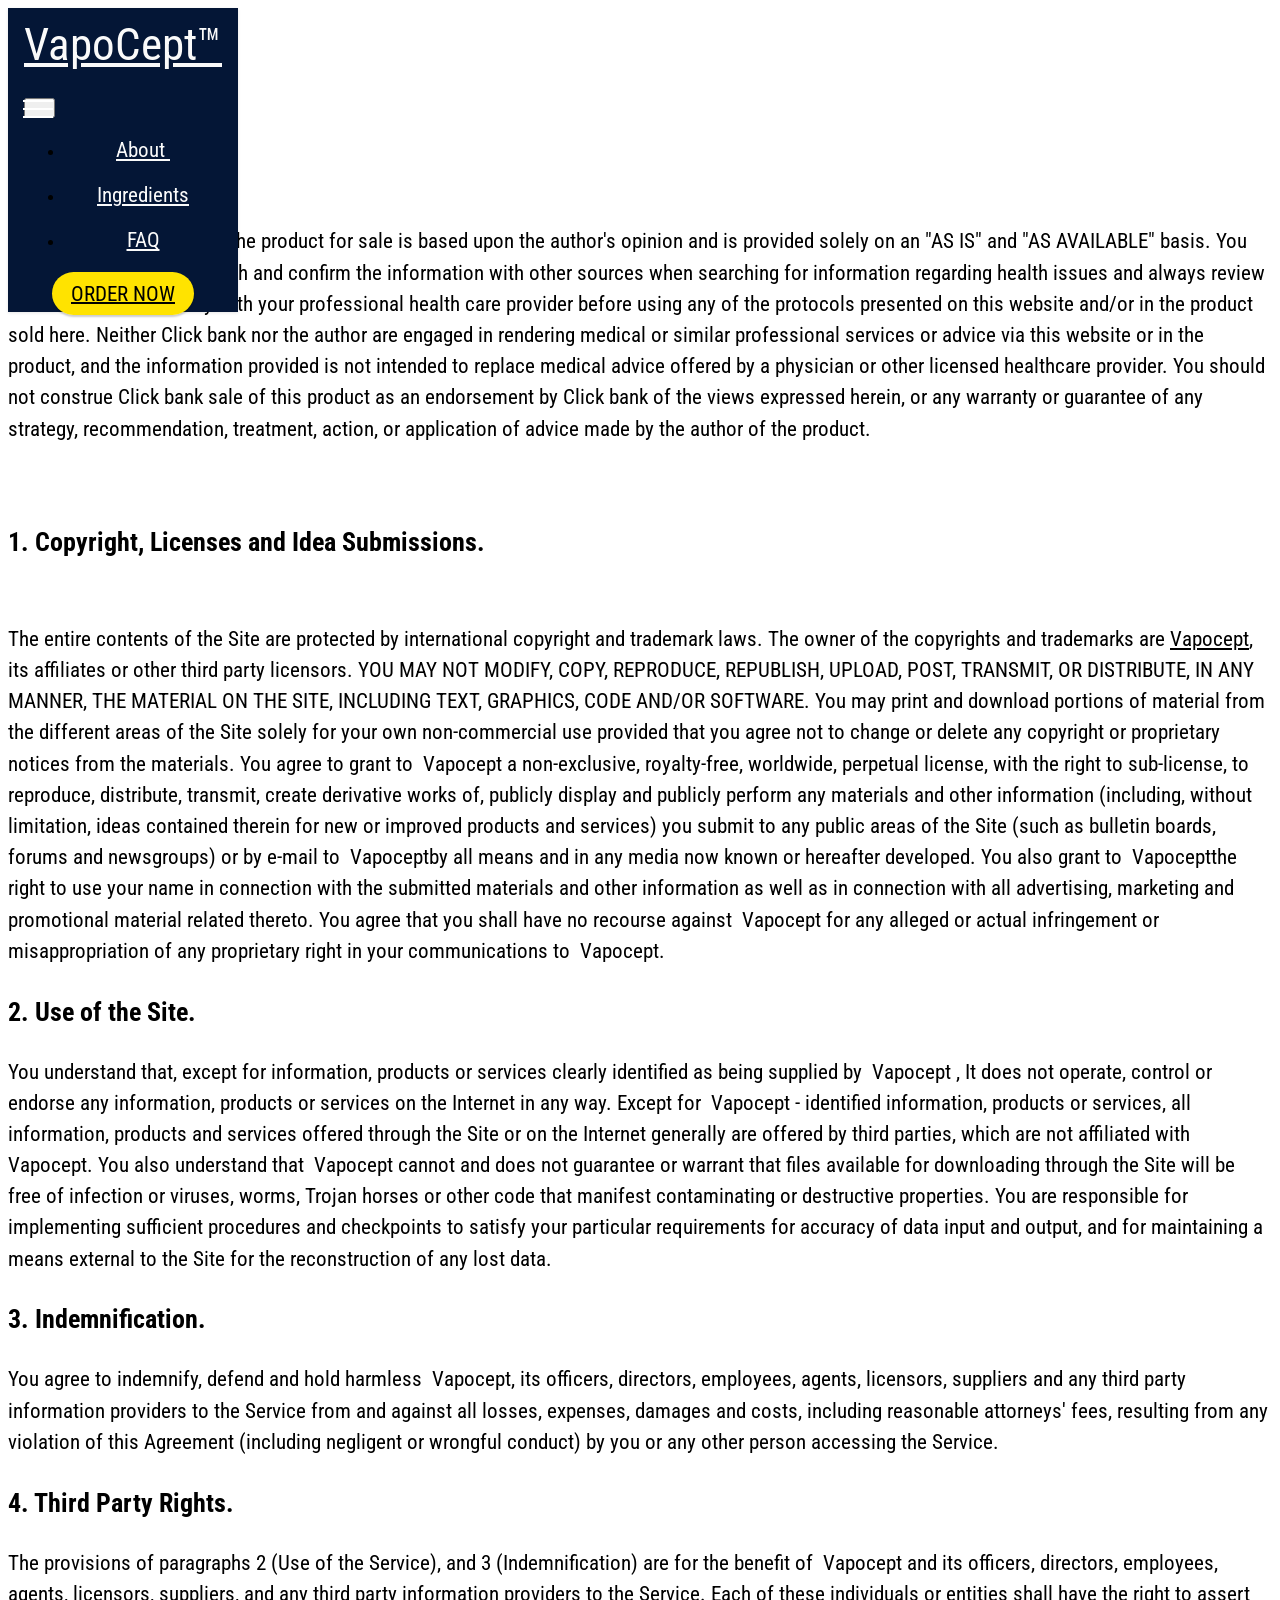
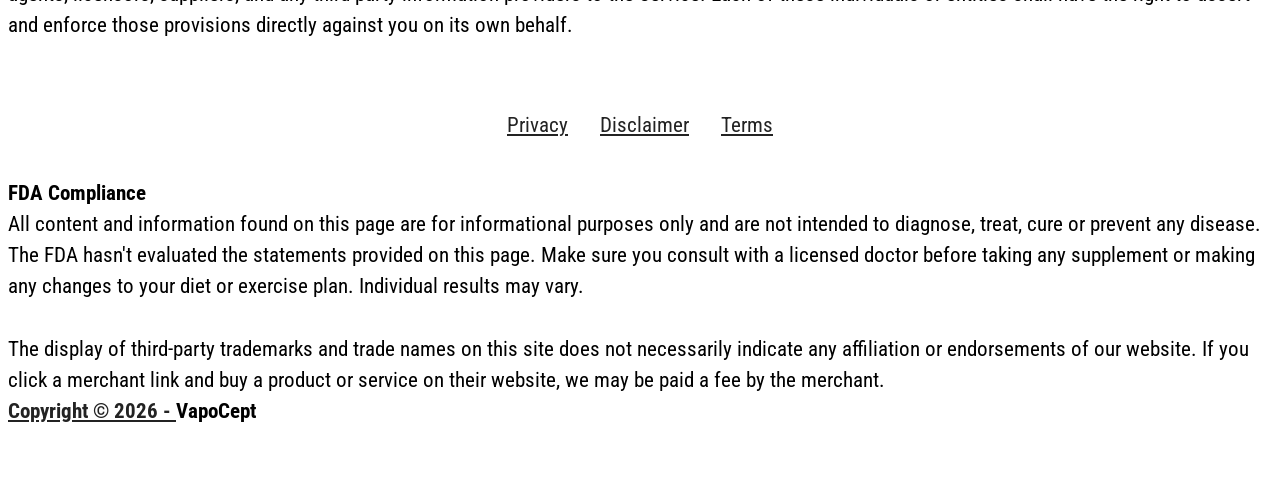
==== disclaimer.html @ 42eb67f9 "Add files via upload" ====
<!DOCTYPE html>
<html  >
<head>
  <!-- Site made with Mobirise Website Builder v6.1.12, https://mobirise.com -->
  <meta charset="UTF-8">
  <meta http-equiv="X-UA-Compatible" content="IE=edge">
  <meta name="generator" content="Mobirise v6.1.12, mobirise.com">
  <meta name="viewport" content="width=device-width, initial-scale=1, minimum-scale=1">
  <link rel="shortcut icon" href="assets/images/favicon-128x128.png" type="image/x-icon">
  <meta name="description" content="Disclaimer">
  
  
  <title>Disclaimer</title>
  <link rel="stylesheet" href="assets/web/assets/mobirise-icons/mobirise-icons.css">
  <link rel="stylesheet" href="assets/bootstrap/css/bootstrap.min.css">
  <link rel="stylesheet" href="assets/animatecss/animate.css">
  <link rel="stylesheet" href="assets/dropdown/css/style.css">
  <link rel="stylesheet" href="assets/socicon/css/styles.css">
  <link rel="stylesheet" href="assets/theme/css/style.css">
  <link rel="preload" href="https://fonts.googleapis.com/css?family=Roboto+Condensed:100,200,300,400,500,600,700,800,900,100i,200i,300i,400i,500i,600i,700i,800i,900i&display=swap" as="style" onload="this.onload=null;this.rel='stylesheet'">
  <noscript><link rel="stylesheet" href="https://fonts.googleapis.com/css?family=Roboto+Condensed:100,200,300,400,500,600,700,800,900,100i,200i,300i,400i,500i,600i,700i,800i,900i&display=swap"></noscript>
  <link rel="preload" as="style" href="assets/mobirise/css/mbr-additional.css?v=j95drD"><link rel="stylesheet" href="assets/mobirise/css/mbr-additional.css?v=j95drD" type="text/css">

  
  
  
</head>
<body>
  
  <section data-bs-version="5.1" class="menu menu2 cid-tmA18yABu7" once="menu" id="menu2-3i">
    
    <nav class="navbar navbar-dropdown navbar-fixed-top navbar-expand-lg">
        <div class="container-fluid">
            <div class="navbar-brand">
                
                <span class="navbar-caption-wrap"><a class="navbar-caption text-white text-primary display-2" href="https://mwebscout.com/13472/1458/2/?&subid=me">VapoCept™<br></a></span>
            </div>
            <button class="navbar-toggler" type="button" data-toggle="collapse" data-bs-toggle="collapse" data-target="#navbarSupportedContent" data-bs-target="#navbarSupportedContent" aria-controls="navbarNavAltMarkup" aria-expanded="false" aria-label="Toggle navigation">
                <div class="hamburger">
                    <span></span>
                    <span></span>
                    <span></span>
                    <span></span>
                </div>
            </button>
            <div class="collapse navbar-collapse" id="navbarSupportedContent">
                <ul class="navbar-nav nav-dropdown" data-app-modern-menu="true"><li class="nav-item"><a class="nav-link link text-white text-primary display-7" href="index.html#content4-6v">About&nbsp;</a></li>
                    <li class="nav-item"><a class="nav-link link text-white text-primary display-7" href="index.html#content9-6c">Ingredients</a>
                    </li><li class="nav-item"><a class="nav-link link text-white text-primary display-7" href="index.html#content16-19">FAQ</a></li></ul>
                
                <div class="navbar-buttons mbr-section-btn"><a class="btn btn-primary display-4" href="https://mwebscout.com/13472/1458/2/?&subid=me"><span class="mbri-cart-add mbr-iconfont mbr-iconfont-btn"></span>ORDER NOW</a></div>
            </div>
        </div>
    </nav>
</section>

<section data-bs-version="5.1" class="content4 cid-tnPBHiR7om" id="content4-3j">
    

    
    
    <div class="container">
        <div class="row justify-content-center">
            <div class="title col-md-12 col-lg-10">
                <h3 class="mbr-section-title mbr-fonts-style align-center mb-4 display-5"><strong>Disclaimer</strong>
                </h3>
                
                
            </div>
        </div>
    </div>
</section>

<section data-bs-version="5.1" class="content5 cid-tAItBoYvZy" id="content5-5b">
    
    <div class="container">
        <div class="row justify-content-center">
            <div class="col-md-12 col-lg-10">
                
                
                <p class="mbr-text mbr-fonts-style display-7">
                    The website's content and the product for sale is based upon the author's opinion and is provided solely on an "AS IS" and "AS AVAILABLE" basis. You should do your own research and confirm the information with other sources when searching for information regarding health issues and always review the information carefully with your professional health care provider before using any of the protocols presented on this website and/or in the product sold here. Neither Click bank nor the author are engaged in rendering medical or similar professional services or advice via this website or in the product, and the information provided is not intended to replace medical advice offered by a physician or other licensed healthcare provider. You should not construe Click bank sale of this product as an endorsement by Click bank of the views expressed herein, or any warranty or guarantee of any strategy, recommendation, treatment, action, or application of advice made by the author of the product.</p>
            </div>
        </div>
    </div>
</section>

<section data-bs-version="5.1" class="content4 cid-tAItU4vJtG" id="content4-5c">
    

    
    
    <div class="container">
        <div class="row justify-content-center">
            <div class="title col-md-12 col-lg-10">
                <h3 class="mbr-section-title mbr-fonts-style align-center mb-4 display-5"><strong>1. Copyright, Licenses and Idea Submissions.</strong></h3>
                
                
            </div>
        </div>
    </div>
</section>

<section data-bs-version="5.1" class="content5 cid-tAIu7JBlQI" id="content5-5d">
    
    <div class="container">
        <div class="row justify-content-center">
            <div class="col-md-12 col-lg-10">
                
                
                <p class="mbr-text mbr-fonts-style display-7">
                    The entire contents of the Site are protected by international copyright and trademark laws. The owner of the copyrights and trademarks are <u>Vapocept</u>, its affiliates or other third party licensors. YOU MAY NOT MODIFY, COPY, REPRODUCE, REPUBLISH, UPLOAD, POST, TRANSMIT, OR DISTRIBUTE, IN ANY MANNER, THE MATERIAL ON THE SITE, INCLUDING TEXT, GRAPHICS, CODE AND/OR SOFTWARE. You may print and download portions of material from the different areas of the Site solely for your own non-commercial use provided that you agree not to change or delete any copyright or proprietary notices from the materials. You agree to grant to&nbsp; Vapocept&nbsp;a non-exclusive, royalty-free, worldwide, perpetual license, with the right to sub-license, to reproduce, distribute, transmit, create derivative works of, publicly display and publicly perform any materials and other information (including, without limitation, ideas contained therein for new or improved products and services) you submit to any public areas of the Site (such as bulletin boards, forums and newsgroups) or by e-mail to&nbsp; Vapoceptby all means and in any media now known or hereafter developed. You also grant to&nbsp; Vapoceptthe right to use your name in connection with the submitted materials and other information as well as in connection with all advertising, marketing and promotional material related thereto. You agree that you shall have no recourse against&nbsp; Vapocept&nbsp;for any alleged or actual infringement or misappropriation of any proprietary right in your communications to&nbsp; Vapocept.</p>
            </div>
        </div>
    </div>
</section>

<section data-bs-version="5.1" class="content4 cid-tAIug8sEMw" id="content4-5e">
    

    
    
    <div class="container">
        <div class="row justify-content-center">
            <div class="title col-md-12 col-lg-10">
                <h3 class="mbr-section-title mbr-fonts-style align-center mb-4 display-5"><strong>2. Use of the Site.</strong></h3>
                
                
            </div>
        </div>
    </div>
</section>

<section data-bs-version="5.1" class="content5 cid-tAIuslZqyq" id="content5-5f">
    
    <div class="container">
        <div class="row justify-content-center">
            <div class="col-md-12 col-lg-10">
                
                
                <p class="mbr-text mbr-fonts-style display-7">
                    You understand that, except for information, products or services clearly identified as being supplied by&nbsp; Vapocept&nbsp;, It&nbsp;does not operate, control or endorse any information, products or services on the Internet in any way. Except for&nbsp; Vapocept&nbsp;- identified information, products or services, all information, products and services offered through the Site or on the Internet generally are offered by third parties, which are not affiliated with&nbsp; Vapocept.&nbsp;You also understand that&nbsp; Vapocept&nbsp;cannot and does not guarantee or warrant that files available for downloading through the Site will be free of infection or viruses, worms, Trojan horses or other code that manifest contaminating or destructive properties. You are responsible for implementing sufficient procedures and checkpoints to satisfy your particular requirements for accuracy of data input and output, and for maintaining a means external to the Site for the reconstruction of any lost data.</p>
            </div>
        </div>
    </div>
</section>

<section data-bs-version="5.1" class="content4 cid-tAIuAgAte2" id="content4-5g">
    

    
    
    <div class="container">
        <div class="row justify-content-center">
            <div class="title col-md-12 col-lg-10">
                <h3 class="mbr-section-title mbr-fonts-style align-center mb-4 display-5"><strong>3. Indemnification.</strong></h3>
                
                
            </div>
        </div>
    </div>
</section>

<section data-bs-version="5.1" class="content5 cid-tAIuBh2mSm" id="content5-5h">
    
    <div class="container">
        <div class="row justify-content-center">
            <div class="col-md-12 col-lg-10">
                
                
                <p class="mbr-text mbr-fonts-style display-7">
                    You agree to indemnify, defend and hold harmless&nbsp; Vapocept, its officers, directors, employees, agents, licensors, suppliers and any third party information providers to the Service from and against all losses, expenses, damages and costs, including reasonable attorneys' fees, resulting from any violation of this Agreement (including negligent or wrongful conduct) by you or any other person accessing the Service.</p>
            </div>
        </div>
    </div>
</section>

<section data-bs-version="5.1" class="content4 cid-tAIuNhwiAn" id="content4-5i">
    

    
    
    <div class="container">
        <div class="row justify-content-center">
            <div class="title col-md-12 col-lg-10">
                <h3 class="mbr-section-title mbr-fonts-style align-center mb-4 display-5"><strong>4. Third Party Rights.</strong></h3>
                
                
            </div>
        </div>
    </div>
</section>

<section data-bs-version="5.1" class="content5 cid-tAIuO10ISX" id="content5-5j">
    
    <div class="container">
        <div class="row justify-content-center">
            <div class="col-md-12 col-lg-10">
                
                
                <p class="mbr-text mbr-fonts-style display-7">
                    The provisions of paragraphs 2 (Use of the Service), and 3 (Indemnification) are for the benefit of&nbsp; Vapocept&nbsp;and its officers, directors, employees, agents, licensors, suppliers, and any third party information providers to the Service. Each of these individuals or entities shall have the right to assert and enforce those provisions directly against you on its own behalf.</p>
            </div>
        </div>
    </div>
</section>

<section data-bs-version="5.1" class="footer3 cid-tBujDcPTMr" once="footers" id="footer3-64">

    

    

    <div class="container">
        <div class="media-container-row align-center mbr-white">
            <div class="row row-links">
                <ul class="foot-menu">
                    
                    
                    
                    
                    
                <li class="foot-menu-item mbr-fonts-style display-7"><a href="privacy.html" class="text-danger" target="_blank">Privacy</a></li><li class="foot-menu-item mbr-fonts-style display-7"><a href="disclaimer.html" class="text-black">Disclaimer</a></li><li class="foot-menu-item mbr-fonts-style display-7"><a href="terms.html" class="text-danger" target="_blank">Terms</a></li></ul>
            </div>
            
            <div class="row row-copirayt">
                <p class="mbr-text mb-0 mbr-fonts-style mbr-white align-center display-7"><strong>FDA Compliance</strong><br>All content and information found on this page are for informational purposes only and are not intended to diagnose, treat, cure or prevent any disease. The FDA hasn't evaluated the statements provided on this page. Make sure you consult with a licensed doctor before taking any supplement or making any changes to your diet or exercise plan. Individual results may vary.<br>
<br>The display of third-party trademarks and trade names on this site does not necessarily indicate any affiliation or endorsements of our website. If you click a merchant link and buy a product or service on their website, we may be paid a fee by the merchant.
<br><strong><a href="https://us-getvapocept.com" class="text-danger text-primary">Copyright © 2026 -&nbsp;</a>VapoCept</strong></p>
            </div>
        </div>
    </div>
</section>
  
 <div id="scrollToTop" class="scrollToTop mbr-arrow-up"><a style="text-align: center;"><i class="mbr-arrow-up-icon mbr-arrow-up-icon-cm cm-icon cm-icon-smallarrow-up"></i></a></div>
    <input name="animation" type="hidden">
  </body>
</html>
---- assets/mobirise/css/mbr-additional.css ----
body {
  font-family: Jost;
}
.display-1 {
  font-family: 'Roboto Condensed', sans-serif;
  font-size: 3.6rem;
  line-height: 1.1;
}
.display-1 > .mbr-iconfont {
  font-size: 4.5rem;
}
.display-2 {
  font-family: 'Roboto Condensed', sans-serif;
  font-size: 2.8rem;
  line-height: 1.1;
}
.display-2 > .mbr-iconfont {
  font-size: 3.5rem;
}
.display-4 {
  font-family: 'Roboto Condensed', sans-serif;
  font-size: 1.3rem;
  line-height: 1.5;
}
.display-4 > .mbr-iconfont {
  font-size: 1.625rem;
}
.display-5 {
  font-family: 'Roboto Condensed', sans-serif;
  font-size: 1.6rem;
  line-height: 1.5;
}
.display-5 > .mbr-iconfont {
  font-size: 2rem;
}
.display-7 {
  font-family: 'Roboto Condensed', sans-serif;
  font-size: 1.3rem;
  line-height: 1.5;
}
.display-7 > .mbr-iconfont {
  font-size: 1.625rem;
}
/* ---- Fluid typography for mobile devices ---- */
/* 1.4 - font scale ratio ( bootstrap == 1.42857 ) */
/* 100vw - current viewport width */
/* (48 - 20)  48 == 48rem == 768px, 20 == 20rem == 320px(minimal supported viewport) */
/* 0.65 - min scale variable, may vary */
@media (max-width: 992px) {
  .display-1 {
    font-size: 2.88rem;
  }
}
@media (max-width: 768px) {
  .display-1 {
    font-size: 2.52rem;
    font-size: calc( 1.91rem + (3.6 - 1.91) * ((100vw - 20rem) / (48 - 20)));
    line-height: calc( 1.1 * (1.91rem + (3.6 - 1.91) * ((100vw - 20rem) / (48 - 20))));
  }
  .display-2 {
    font-size: 2.24rem;
    font-size: calc( 1.63rem + (2.8 - 1.63) * ((100vw - 20rem) / (48 - 20)));
    line-height: calc( 1.3 * (1.63rem + (2.8 - 1.63) * ((100vw - 20rem) / (48 - 20))));
  }
  .display-4 {
    font-size: 1.04rem;
    font-size: calc( 1.105rem + (1.3 - 1.105) * ((100vw - 20rem) / (48 - 20)));
    line-height: calc( 1.4 * (1.105rem + (1.3 - 1.105) * ((100vw - 20rem) / (48 - 20))));
  }
  .display-5 {
    font-size: 1.28rem;
    font-size: calc( 1.21rem + (1.6 - 1.21) * ((100vw - 20rem) / (48 - 20)));
    line-height: calc( 1.4 * (1.21rem + (1.6 - 1.21) * ((100vw - 20rem) / (48 - 20))));
  }
  .display-7 {
    font-size: 1.04rem;
    font-size: calc( 1.105rem + (1.3 - 1.105) * ((100vw - 20rem) / (48 - 20)));
    line-height: calc( 1.4 * (1.105rem + (1.3 - 1.105) * ((100vw - 20rem) / (48 - 20))));
  }
}
/* Buttons */
.btn {
  padding: 0.6rem 1.2rem;
  border-radius: 4px;
}
.btn-sm {
  padding: 0.6rem 1.2rem;
  border-radius: 4px;
}
.btn-md {
  padding: 0.6rem 1.2rem;
  border-radius: 4px;
}
.btn-lg {
  padding: 1rem 2.6rem;
  border-radius: 4px;
}
.bg-primary {
  background-color: #ffe300 !important;
}
.bg-success {
  background-color: #43a649 !important;
}
.bg-info {
  background-color: #22a5e5 !important;
}
.bg-warning {
  background-color: #8a62a1 !important;
}
.bg-danger {
  background-color: #232323 !important;
}
.btn-primary,
.btn-primary:active {
  background-color: #ffe300 !important;
  border-color: #ffe300 !important;
  color: #000000 !important;
  box-shadow: 0 2px 2px 0 rgba(0, 0, 0, 0.2);
}
.btn-primary:hover,
.btn-primary:focus,
.btn-primary.focus,
.btn-primary.active {
  color: #ffffff !important;
  background-color: #a89600 !important;
  border-color: #a89600 !important;
  box-shadow: 0 2px 5px 0 rgba(0, 0, 0, 0.2);
}
.btn-primary.disabled,
.btn-primary:disabled {
  color: #000000 !important;
  background-color: #a89600 !important;
  border-color: #a89600 !important;
}
.btn-secondary,
.btn-secondary:active {
  background-color: #e43f3f !important;
  border-color: #e43f3f !important;
  color: #ffffff !important;
  box-shadow: 0 2px 2px 0 rgba(0, 0, 0, 0.2);
}
.btn-secondary:hover,
.btn-secondary:focus,
.btn-secondary.focus,
.btn-secondary.active {
  color: #ffffff !important;
  background-color: #b31919 !important;
  border-color: #b31919 !important;
  box-shadow: 0 2px 5px 0 rgba(0, 0, 0, 0.2);
}
.btn-secondary.disabled,
.btn-secondary:disabled {
  color: #ffffff !important;
  background-color: #b31919 !important;
  border-color: #b31919 !important;
}
.btn-info,
.btn-info:active {
  background-color: #22a5e5 !important;
  border-color: #22a5e5 !important;
  color: #ffffff !important;
  box-shadow: 0 2px 2px 0 rgba(0, 0, 0, 0.2);
}
.btn-info:hover,
.btn-info:focus,
.btn-info.focus,
.btn-info.active {
  color: #ffffff !important;
  background-color: #13709e !important;
  border-color: #13709e !important;
  box-shadow: 0 2px 5px 0 rgba(0, 0, 0, 0.2);
}
.btn-info.disabled,
.btn-info:disabled {
  color: #ffffff !important;
  background-color: #13709e !important;
  border-color: #13709e !important;
}
.btn-success,
.btn-success:active {
  background-color: #43a649 !important;
  border-color: #43a649 !important;
  color: #ffffff !important;
  box-shadow: 0 2px 2px 0 rgba(0, 0, 0, 0.2);
}
.btn-success:hover,
.btn-success:focus,
.btn-success.focus,
.btn-success.active {
  color: #ffffff !important;
  background-color: #2a682e !important;
  border-color: #2a682e !important;
  box-shadow: 0 2px 5px 0 rgba(0, 0, 0, 0.2);
}
.btn-success.disabled,
.btn-success:disabled {
  color: #ffffff !important;
  background-color: #2a682e !important;
  border-color: #2a682e !important;
}
.btn-warning,
.btn-warning:active {
  background-color: #8a62a1 !important;
  border-color: #8a62a1 !important;
  color: #ffffff !important;
  box-shadow: 0 2px 2px 0 rgba(0, 0, 0, 0.2);
}
.btn-warning:hover,
.btn-warning:focus,
.btn-warning.focus,
.btn-warning.active {
  color: #ffffff !important;
  background-color: #5c416c !important;
  border-color: #5c416c !important;
  box-shadow: 0 2px 5px 0 rgba(0, 0, 0, 0.2);
}
.btn-warning.disabled,
.btn-warning:disabled {
  color: #ffffff !important;
  background-color: #5c416c !important;
  border-color: #5c416c !important;
}
.btn-danger,
.btn-danger:active {
  background-color: #232323 !important;
  border-color: #232323 !important;
  color: #ffffff !important;
  box-shadow: 0 2px 2px 0 rgba(0, 0, 0, 0.2);
}
.btn-danger:hover,
.btn-danger:focus,
.btn-danger.focus,
.btn-danger.active {
  color: #ffffff !important;
  background-color: #000000 !important;
  border-color: #000000 !important;
  box-shadow: 0 2px 5px 0 rgba(0, 0, 0, 0.2);
}
.btn-danger.disabled,
.btn-danger:disabled {
  color: #ffffff !important;
  background-color: #000000 !important;
  border-color: #000000 !important;
}
.btn-white,
.btn-white:active {
  background-color: #fafafa !important;
  border-color: #fafafa !important;
  color: #7a7a7a !important;
  box-shadow: 0 2px 2px 0 rgba(0, 0, 0, 0.2);
}
.btn-white:hover,
.btn-white:focus,
.btn-white.focus,
.btn-white.active {
  color: #4f4f4f !important;
  background-color: #cfcfcf !important;
  border-color: #cfcfcf !important;
  box-shadow: 0 2px 5px 0 rgba(0, 0, 0, 0.2);
}
.btn-white.disabled,
.btn-white:disabled {
  color: #7a7a7a !important;
  background-color: #cfcfcf !important;
  border-color: #cfcfcf !important;
}
.btn-black,
.btn-black:active {
  background-color: #232323 !important;
  border-color: #232323 !important;
  color: #ffffff !important;
  box-shadow: 0 2px 2px 0 rgba(0, 0, 0, 0.2);
}
.btn-black:hover,
.btn-black:focus,
.btn-black.focus,
.btn-black.active {
  color: #ffffff !important;
  background-color: #000000 !important;
  border-color: #000000 !important;
  box-shadow: 0 2px 5px 0 rgba(0, 0, 0, 0.2);
}
.btn-black.disabled,
.btn-black:disabled {
  color: #ffffff !important;
  background-color: #000000 !important;
  border-color: #000000 !important;
}
.btn-primary-outline,
.btn-primary-outline:active {
  background-color: transparent !important;
  border-color: transparent;
  color: #ffe300;
}
.btn-primary-outline:hover,
.btn-primary-outline:focus,
.btn-primary-outline.focus,
.btn-primary-outline.active {
  color: #a89600 !important;
  background-color: transparent!important;
  border-color: transparent!important;
  box-shadow: none!important;
}
.btn-primary-outline.disabled,
.btn-primary-outline:disabled {
  color: #000000 !important;
  background-color: #ffe300 !important;
  border-color: #ffe300 !important;
}
.btn-secondary-outline,
.btn-secondary-outline:active {
  background-color: transparent !important;
  border-color: transparent;
  color: #e43f3f;
}
.btn-secondary-outline:hover,
.btn-secondary-outline:focus,
.btn-secondary-outline.focus,
.btn-secondary-outline.active {
  color: #b31919 !important;
  background-color: transparent!important;
  border-color: transparent!important;
  box-shadow: none!important;
}
.btn-secondary-outline.disabled,
.btn-secondary-outline:disabled {
  color: #ffffff !important;
  background-color: #e43f3f !important;
  border-color: #e43f3f !important;
}
.btn-info-outline,
.btn-info-outline:active {
  background-color: transparent !important;
  border-color: transparent;
  color: #22a5e5;
}
.btn-info-outline:hover,
.btn-info-outline:focus,
.btn-info-outline.focus,
.btn-info-outline.active {
  color: #13709e !important;
  background-color: transparent!important;
  border-color: transparent!important;
  box-shadow: none!important;
}
.btn-info-outline.disabled,
.btn-info-outline:disabled {
  color: #ffffff !important;
  background-color: #22a5e5 !important;
  border-color: #22a5e5 !important;
}
.btn-success-outline,
.btn-success-outline:active {
  background-color: transparent !important;
  border-color: transparent;
  color: #43a649;
}
.btn-success-outline:hover,
.btn-success-outline:focus,
.btn-success-outline.focus,
.btn-success-outline.active {
  color: #2a682e !important;
  background-color: transparent!important;
  border-color: transparent!important;
  box-shadow: none!important;
}
.btn-success-outline.disabled,
.btn-success-outline:disabled {
  color: #ffffff !important;
  background-color: #43a649 !important;
  border-color: #43a649 !important;
}
.btn-warning-outline,
.btn-warning-outline:active {
  background-color: transparent !important;
  border-color: transparent;
  color: #8a62a1;
}
.btn-warning-outline:hover,
.btn-warning-outline:focus,
.btn-warning-outline.focus,
.btn-warning-outline.active {
  color: #5c416c !important;
  background-color: transparent!important;
  border-color: transparent!important;
  box-shadow: none!important;
}
.btn-warning-outline.disabled,
.btn-warning-outline:disabled {
  color: #ffffff !important;
  background-color: #8a62a1 !important;
  border-color: #8a62a1 !important;
}
.btn-danger-outline,
.btn-danger-outline:active {
  background-color: transparent !important;
  border-color: transparent;
  color: #232323;
}
.btn-danger-outline:hover,
.btn-danger-outline:focus,
.btn-danger-outline.focus,
.btn-danger-outline.active {
  color: #000000 !important;
  background-color: transparent!important;
  border-color: transparent!important;
  box-shadow: none!important;
}
.btn-danger-outline.disabled,
.btn-danger-outline:disabled {
  color: #ffffff !important;
  background-color: #232323 !important;
  border-color: #232323 !important;
}
.btn-black-outline,
.btn-black-outline:active {
  background-color: transparent !important;
  border-color: transparent;
  color: #232323;
}
.btn-black-outline:hover,
.btn-black-outline:focus,
.btn-black-outline.focus,
.btn-black-outline.active {
  color: #000000 !important;
  background-color: transparent!important;
  border-color: transparent!important;
  box-shadow: none!important;
}
.btn-black-outline.disabled,
.btn-black-outline:disabled {
  color: #ffffff !important;
  background-color: #232323 !important;
  border-color: #232323 !important;
}
.btn-white-outline,
.btn-white-outline:active {
  background-color: transparent !important;
  border-color: transparent;
  color: #fafafa;
}
.btn-white-outline:hover,
.btn-white-outline:focus,
.btn-white-outline.focus,
.btn-white-outline.active {
  color: #cfcfcf !important;
  background-color: transparent!important;
  border-color: transparent!important;
  box-shadow: none!important;
}
.btn-white-outline.disabled,
.btn-white-outline:disabled {
  color: #7a7a7a !important;
  background-color: #fafafa !important;
  border-color: #fafafa !important;
}
.text-primary {
  color: #ffe300 !important;
}
.text-secondary {
  color: #e43f3f !important;
}
.text-success {
  color: #43a649 !important;
}
.text-info {
  color: #22a5e5 !important;
}
.text-warning {
  color: #8a62a1 !important;
}
.text-danger {
  color: #232323 !important;
}
.text-white {
  color: #fafafa !important;
}
.text-black {
  color: #232323 !important;
}
a.text-primary:hover,
a.text-primary:focus,
a.text-primary.active {
  color: #998800 !important;
}
a.text-secondary:hover,
a.text-secondary:focus,
a.text-secondary.active {
  color: #a61717 !important;
}
a.text-success:hover,
a.text-success:focus,
a.text-success.active {
  color: #265d29 !important;
}
a.text-info:hover,
a.text-info:focus,
a.text-info.active {
  color: #116690 !important;
}
a.text-warning:hover,
a.text-warning:focus,
a.text-warning.active {
  color: #543b62 !important;
}
a.text-danger:hover,
a.text-danger:focus,
a.text-danger.active {
  color: #000000 !important;
}
a.text-white:hover,
a.text-white:focus,
a.text-white.active {
  color: #c7c7c7 !important;
}
a.text-black:hover,
a.text-black:focus,
a.text-black.active {
  color: #000000 !important;
}
a[class*="text-"]:not(.nav-link):not(.dropdown-item):not([role]):not(.navbar-caption) {
  position: relative;
  background-image: transparent;
  background-size: 10000px 2px;
  background-repeat: no-repeat;
  background-position: 0px 1.2em;
  background-position: -10000px 1.2em;
}
a[class*="text-"]:not(.nav-link):not(.dropdown-item):not([role]):not(.navbar-caption):hover {
  transition: background-position 2s ease-in-out;
  background-image: linear-gradient(currentColor 50%, currentColor 50%);
  background-position: 0px 1.2em;
}
.nav-tabs .nav-link.active {
  color: #ffe300;
}
.nav-tabs .nav-link:not(.active) {
  color: #232323;
}
.alert-success {
  background-color: #70c770;
}
.alert-info {
  background-color: #22a5e5;
}
.alert-warning {
  background-color: #8a62a1;
}
.alert-danger {
  background-color: #232323;
}
.mbr-section-btn a.btn:not(.btn-form) {
  border-radius: 100px;
}
.mbr-gallery-filter li a {
  border-radius: 100px !important;
}
.mbr-gallery-filter li.active .btn {
  background-color: #ffe300;
  border-color: #ffe300;
  color: #191700;
}
.mbr-gallery-filter li.active .btn:focus {
  box-shadow: none;
}
.nav-tabs .nav-link {
  border-radius: 100px !important;
}
a,
a:hover {
  color: #ffe300;
}
.mbr-plan-header.bg-primary .mbr-plan-subtitle,
.mbr-plan-header.bg-primary .mbr-plan-price-desc {
  color: #fff9cc;
}
.mbr-plan-header.bg-success .mbr-plan-subtitle,
.mbr-plan-header.bg-success .mbr-plan-price-desc {
  color: #94d498;
}
.mbr-plan-header.bg-info .mbr-plan-subtitle,
.mbr-plan-header.bg-info .mbr-plan-price-desc {
  color: #d9effa;
}
.mbr-plan-header.bg-warning .mbr-plan-subtitle,
.mbr-plan-header.bg-warning .mbr-plan-price-desc {
  color: #c5b2d1;
}
.mbr-plan-header.bg-danger .mbr-plan-subtitle,
.mbr-plan-header.bg-danger .mbr-plan-price-desc {
  color: #d5d5d5;
}
/* Scroll to top button*/
#scrollToTop a {
  border-radius: 100px;
}
.form-control {
  font-family: 'Roboto Condensed', sans-serif;
  font-size: 1.3rem;
  line-height: 1.5;
  font-weight: 400;
}
.form-control > .mbr-iconfont {
  font-size: 1.625rem;
}
.form-control:hover,
.form-control:focus {
  box-shadow: rgba(0, 0, 0, 0.07) 0px 1px 1px 0px, rgba(0, 0, 0, 0.07) 0px 1px 3px 0px, rgba(0, 0, 0, 0.03) 0px 0px 0px 1px;
  border-color: #ffe300 !important;
}
.form-control:-webkit-input-placeholder {
  font-family: 'Roboto Condensed', sans-serif;
  font-size: 1.3rem;
  line-height: 1.5;
  font-weight: 400;
}
.form-control:-webkit-input-placeholder > .mbr-iconfont {
  font-size: 1.625rem;
}
blockquote {
  border-color: #ffe300;
}
/* Forms */
.mbr-form .input-group-btn a.btn {
  border-radius: 100px !important;
}
.mbr-form .input-group-btn a.btn:hover {
  box-shadow: 0 10px 40px 0 rgba(0, 0, 0, 0.2);
}
.mbr-form .input-group-btn button[type="submit"] {
  border-radius: 100px !important;
  padding: 1rem 3rem;
}
.mbr-form .input-group-btn button[type="submit"]:hover {
  box-shadow: 0 10px 40px 0 rgba(0, 0, 0, 0.2);
}
.jq-selectbox li:hover,
.jq-selectbox li.selected {
  background-color: #ffe300;
  color: #000000;
}
.jq-number__spin {
  transition: 0.25s ease;
}
.jq-number__spin:hover {
  border-color: #ffe300;
}
.jq-selectbox .jq-selectbox__trigger-arrow,
.jq-number__spin.minus:after,
.jq-number__spin.plus:after {
  transition: 0.4s;
  border-top-color: #353535;
  border-bottom-color: #353535;
}
.jq-selectbox:hover .jq-selectbox__trigger-arrow,
.jq-number__spin.minus:hover:after,
.jq-number__spin.plus:hover:after {
  border-top-color: #ffe300;
  border-bottom-color: #ffe300;
}
.xdsoft_datetimepicker .xdsoft_calendar td.xdsoft_default,
.xdsoft_datetimepicker .xdsoft_calendar td.xdsoft_current,
.xdsoft_datetimepicker .xdsoft_timepicker .xdsoft_time_box > div > div.xdsoft_current {
  color: #000000 !important;
  background-color: #ffe300 !important;
  box-shadow: none !important;
}
.xdsoft_datetimepicker .xdsoft_calendar td:hover,
.xdsoft_datetimepicker .xdsoft_timepicker .xdsoft_time_box > div > div:hover {
  color: #ffffff !important;
  background: #e43f3f !important;
  box-shadow: none !important;
}
.lazy-bg {
  background-image: none !important;
}
.lazy-placeholder:not(section),
.lazy-none {
  display: block;
  position: relative;
  padding-bottom: 56.25%;
  width: 100%;
  height: auto;
}
iframe.lazy-placeholder,
.lazy-placeholder:after {
  content: '';
  position: absolute;
  width: 200px;
  height: 200px;
  background: transparent no-repeat center;
  background-size: contain;
  top: 50%;
  left: 50%;
  transform: translateX(-50%) translateY(-50%);
  background-image: url("data:image/svg+xml;charset=UTF-8,%3csvg width='32' height='32' viewBox='0 0 64 64' xmlns='http://www.w3.org/2000/svg' stroke='%23ffe300' %3e%3cg fill='none' fill-rule='evenodd'%3e%3cg transform='translate(16 16)' stroke-width='2'%3e%3ccircle stroke-opacity='.5' cx='16' cy='16' r='16'/%3e%3cpath d='M32 16c0-9.94-8.06-16-16-16'%3e%3canimateTransform attributeName='transform' type='rotate' from='0 16 16' to='360 16 16' dur='1s' repeatCount='indefinite'/%3e%3c/path%3e%3c/g%3e%3c/g%3e%3c/svg%3e");
}
section.lazy-placeholder:after {
  opacity: 0.5;
}
body {
  overflow-x: hidden;
}
a {
  transition: color 0.6s;
}
*:focus-visible {
  outline: red solid 2px !important;
  outline-offset: 2px !important;
  transition: outline 0.2s ease-in-out;
}
.cid-tmA18yABu7 {
  z-index: 1000;
  width: 100%;
  position: relative;
  min-height: 60px;
}
.cid-tmA18yABu7 nav.navbar {
  position: fixed;
}
.cid-tmA18yABu7 .dropdown-item:before {
  font-family: Moririse2 !important;
  content: "\e966";
  display: inline-block;
  width: 0;
  position: absolute;
  left: 1rem;
  top: 0.5rem;
  margin-right: 0.5rem;
  line-height: 1;
  font-size: inherit;
  vertical-align: middle;
  text-align: center;
  overflow: hidden;
  transform: scale(0, 1);
  transition: all 0.25s ease-in-out;
}
.cid-tmA18yABu7 .dropdown-menu {
  padding: 0;
  border-radius: 4px;
  box-shadow: 0 1px 3px 0 rgba(0, 0, 0, 0.1);
}
.cid-tmA18yABu7 .dropdown-item {
  border-bottom: 1px solid #e6e6e6;
}
.cid-tmA18yABu7 .dropdown-item:hover,
.cid-tmA18yABu7 .dropdown-item:focus {
  background: #ffe300 !important;
  color: white !important;
}
.cid-tmA18yABu7 .dropdown-item:hover span {
  color: white;
}
.cid-tmA18yABu7 .dropdown-item:first-child {
  border-top-left-radius: 4px;
  border-top-right-radius: 4px;
}
.cid-tmA18yABu7 .dropdown-item:last-child {
  border-bottom: none;
  border-bottom-left-radius: 4px;
  border-bottom-right-radius: 4px;
}
.cid-tmA18yABu7 .nav-dropdown .link {
  padding: 0 0.3em !important;
  margin: 0.667em 1em !important;
}
.cid-tmA18yABu7 .nav-dropdown .link.dropdown-toggle::after {
  margin-left: 0.5rem;
  margin-top: 0.2rem;
}
.cid-tmA18yABu7 .nav-link {
  position: relative;
}
.cid-tmA18yABu7 .container {
  display: flex;
  margin: auto;
}
@media (min-width: 992px) {
  .cid-tmA18yABu7 .container {
    flex-wrap: nowrap;
  }
}
.cid-tmA18yABu7 .iconfont-wrapper {
  color: #000000 !important;
  font-size: 1.5rem;
  padding-right: 0.5rem;
}
.cid-tmA18yABu7 .dropdown-menu,
.cid-tmA18yABu7 .navbar.opened {
  background: #041636 !important;
}
.cid-tmA18yABu7 .nav-item:focus,
.cid-tmA18yABu7 .nav-link:focus {
  outline: none;
}
.cid-tmA18yABu7 .dropdown .dropdown-menu .dropdown-item {
  width: auto;
  transition: all 0.25s ease-in-out;
}
.cid-tmA18yABu7 .dropdown .dropdown-menu .dropdown-item::after {
  right: 0.5rem;
}
.cid-tmA18yABu7 .dropdown .dropdown-menu .dropdown-item .mbr-iconfont {
  margin-right: 0.5rem;
  vertical-align: sub;
}
.cid-tmA18yABu7 .dropdown .dropdown-menu .dropdown-item .mbr-iconfont:before {
  display: inline-block;
  transform: scale(1, 1);
  transition: all 0.25s ease-in-out;
}
.cid-tmA18yABu7 .collapsed .dropdown-menu .dropdown-item:before {
  display: none;
}
.cid-tmA18yABu7 .collapsed .dropdown .dropdown-menu .dropdown-item {
  padding: 0.235em 1.5em 0.235em 1.5em !important;
  transition: none;
  margin: 0 !important;
}
.cid-tmA18yABu7 .navbar {
  min-height: 70px;
  transition: all 0.3s;
  border-bottom: 1px solid transparent;
  box-shadow: 0 1px 3px 0 rgba(0, 0, 0, 0.1);
  background: #041636;
}
.cid-tmA18yABu7 .navbar.opened {
  transition: all 0.3s;
}
.cid-tmA18yABu7 .navbar .dropdown-item {
  padding: 0.5rem 1.8rem;
}
.cid-tmA18yABu7 .navbar .navbar-logo img {
  width: auto;
}
.cid-tmA18yABu7 .navbar .navbar-collapse {
  justify-content: flex-end;
  z-index: 1;
}
.cid-tmA18yABu7 .navbar.collapsed {
  justify-content: center;
}
.cid-tmA18yABu7 .navbar.collapsed .nav-item .nav-link::before {
  display: none;
}
.cid-tmA18yABu7 .navbar.collapsed.opened .dropdown-menu {
  top: 0;
}
.cid-tmA18yABu7 .navbar.collapsed .dropdown-menu .dropdown-submenu {
  left: 0 !important;
}
.cid-tmA18yABu7 .navbar.collapsed .dropdown-menu .dropdown-item:after {
  right: auto;
}
.cid-tmA18yABu7 .navbar.collapsed .dropdown-menu .dropdown-toggle[data-toggle="dropdown-submenu"]:after {
  margin-left: 0.5rem;
  margin-top: 0.2rem;
  border-top: 0.35em solid;
  border-right: 0.35em solid transparent;
  border-left: 0.35em solid transparent;
  border-bottom: 0;
  top: 41%;
}
.cid-tmA18yABu7 .navbar.collapsed ul.navbar-nav li {
  margin: auto;
}
.cid-tmA18yABu7 .navbar.collapsed .dropdown-menu .dropdown-item {
  padding: 0.25rem 1.5rem;
  text-align: center;
}
.cid-tmA18yABu7 .navbar.collapsed .icons-menu {
  padding-left: 0;
  padding-right: 0;
  padding-top: 0.5rem;
  padding-bottom: 0.5rem;
}
@media (max-width: 991px) {
  .cid-tmA18yABu7 .navbar .nav-item .nav-link::before {
    display: none;
  }
  .cid-tmA18yABu7 .navbar.opened .dropdown-menu {
    top: 0;
  }
  .cid-tmA18yABu7 .navbar .dropdown-menu .dropdown-submenu {
    left: 0 !important;
  }
  .cid-tmA18yABu7 .navbar .dropdown-menu .dropdown-item:after {
    right: auto;
  }
  .cid-tmA18yABu7 .navbar .dropdown-menu .dropdown-toggle[data-toggle="dropdown-submenu"]:after {
    margin-left: 0.5rem;
    margin-top: 0.2rem;
    border-top: 0.35em solid;
    border-right: 0.35em solid transparent;
    border-left: 0.35em solid transparent;
    border-bottom: 0;
    top: 40%;
  }
  .cid-tmA18yABu7 .navbar .navbar-logo img {
    height: 3rem !important;
  }
  .cid-tmA18yABu7 .navbar ul.navbar-nav li {
    margin: auto;
  }
  .cid-tmA18yABu7 .navbar .dropdown-menu .dropdown-item {
    padding: 0.25rem 1.5rem !important;
    text-align: center;
  }
  .cid-tmA18yABu7 .navbar .navbar-brand {
    flex-shrink: initial;
    flex-basis: auto;
    word-break: break-word;
    padding-right: 2rem;
  }
  .cid-tmA18yABu7 .navbar .navbar-toggler {
    flex-basis: auto;
  }
  .cid-tmA18yABu7 .navbar .icons-menu {
    padding-left: 0;
    padding-top: 0.5rem;
    padding-bottom: 0.5rem;
  }
}
@media (max-width: 991px) and (max-width: 767px) {
  .cid-tmA18yABu7 .navbar .navbar-brand {
    width: calc(100% - 31px);
  }
}
.cid-tmA18yABu7 .navbar.navbar-short {
  min-height: 60px;
}
.cid-tmA18yABu7 .navbar.navbar-short .navbar-logo img {
  height: 2.5rem !important;
}
.cid-tmA18yABu7 .navbar.navbar-short .navbar-brand {
  min-height: 60px;
  padding: 0;
}
.cid-tmA18yABu7 .navbar-brand {
  min-height: 70px;
  flex-shrink: 0;
  align-items: center;
  margin-right: 0;
  padding: 10px 0;
  transition: all 0.3s;
  word-break: break-word;
  z-index: 1;
}
.cid-tmA18yABu7 .navbar-brand .navbar-caption {
  line-height: inherit !important;
}
.cid-tmA18yABu7 .navbar-brand .navbar-logo a {
  outline: none;
}
.cid-tmA18yABu7 .dropdown-item.active,
.cid-tmA18yABu7 .dropdown-item:active {
  background-color: transparent;
}
.cid-tmA18yABu7 .navbar-expand-lg .navbar-nav .nav-link {
  padding: 0;
}
.cid-tmA18yABu7 .nav-dropdown .link.dropdown-toggle {
  margin-right: 1.667em;
}
.cid-tmA18yABu7 .nav-dropdown .link.dropdown-toggle[aria-expanded="true"] {
  margin-right: 0;
  padding: 0.667em 1.667em;
}
.cid-tmA18yABu7 .navbar.navbar-expand-lg .dropdown .dropdown-menu {
  background: #041636;
}
.cid-tmA18yABu7 .navbar.navbar-expand-lg .dropdown .dropdown-menu .dropdown-submenu {
  margin: 0;
  left: 100%;
}
.cid-tmA18yABu7 .navbar .dropdown.open > .dropdown-menu {
  display: block;
}
.cid-tmA18yABu7 ul.navbar-nav {
  flex-wrap: wrap;
}
.cid-tmA18yABu7 .navbar-buttons {
  text-align: center;
  min-width: 170px;
}
.cid-tmA18yABu7 button.navbar-toggler {
  outline: none;
  width: 31px;
  height: 20px;
  cursor: pointer;
  transition: all 0.2s;
  position: relative;
  align-self: center;
}
.cid-tmA18yABu7 button.navbar-toggler .hamburger span {
  position: absolute;
  right: 0;
  width: 30px;
  height: 2px;
  border-right: 5px;
  background-color: #ffffff;
}
.cid-tmA18yABu7 button.navbar-toggler .hamburger span:nth-child(1) {
  top: 0;
  transition: all 0.2s;
}
.cid-tmA18yABu7 button.navbar-toggler .hamburger span:nth-child(2) {
  top: 8px;
  transition: all 0.15s;
}
.cid-tmA18yABu7 button.navbar-toggler .hamburger span:nth-child(3) {
  top: 8px;
  transition: all 0.15s;
}
.cid-tmA18yABu7 button.navbar-toggler .hamburger span:nth-child(4) {
  top: 16px;
  transition: all 0.2s;
}
.cid-tmA18yABu7 nav.opened .hamburger span:nth-child(1) {
  top: 8px;
  width: 0;
  opacity: 0;
  right: 50%;
  transition: all 0.2s;
}
.cid-tmA18yABu7 nav.opened .hamburger span:nth-child(2) {
  transform: rotate(45deg);
  transition: all 0.25s;
}
.cid-tmA18yABu7 nav.opened .hamburger span:nth-child(3) {
  transform: rotate(-45deg);
  transition: all 0.25s;
}
.cid-tmA18yABu7 nav.opened .hamburger span:nth-child(4) {
  top: 8px;
  width: 0;
  opacity: 0;
  right: 50%;
  transition: all 0.2s;
}
.cid-tmA18yABu7 .navbar-dropdown {
  padding: 0 1rem;
  position: fixed;
}
.cid-tmA18yABu7 a.nav-link {
  display: flex;
  align-items: center;
  justify-content: center;
}
.cid-tmA18yABu7 .icons-menu {
  flex-wrap: nowrap;
  display: flex;
  justify-content: center;
  padding-left: 1rem;
  padding-right: 1rem;
  padding-top: 0.3rem;
  text-align: center;
}
@media screen and (-ms-high-contrast: active), (-ms-high-contrast: none) {
  .cid-tmA18yABu7 .navbar {
    height: 70px;
  }
  .cid-tmA18yABu7 .navbar.opened {
    height: auto;
  }
  .cid-tmA18yABu7 .nav-item .nav-link:hover::before {
    width: 175%;
    max-width: calc(100% + 2rem);
    left: -1rem;
  }
}
.cid-tmzZsiiIXk {
  padding-top: 5rem;
  padding-bottom: 3rem;
  background-color: #ffffff;
}
.cid-tmzZsiiIXk .mbr-fallback-image.disabled {
  display: none;
}
.cid-tmzZsiiIXk .mbr-fallback-image {
  display: block;
  background-size: cover;
  background-position: center center;
  width: 100%;
  height: 100%;
  position: absolute;
  top: 0;
}
.cid-tmzZsiiIXk .row {
  align-items: center;
}
@media (max-width: 991px) {
  .cid-tmzZsiiIXk .image-wrapper {
    padding: 1rem;
  }
}
@media (min-width: 992px) {
  .cid-tmzZsiiIXk .text-wrapper {
    padding: 0 2rem;
  }
}
.cid-tmzZsiiIXk .mbr-section-title {
  text-align: left;
  color: #041636;
}
.cid-tmzZsiiIXk .mbr-text,
.cid-tmzZsiiIXk .mbr-section-btn {
  text-align: left;
  color: #000000;
}
.cid-vixrSclEuD {
  padding-top: 2rem;
  padding-bottom: 0rem;
  background-color: #041636;
}
.cid-vixrSclEuD .mbr-fallback-image.disabled {
  display: none;
}
.cid-vixrSclEuD .mbr-fallback-image {
  display: block;
  background-size: cover;
  background-position: center center;
  width: 100%;
  height: 100%;
  position: absolute;
  top: 0;
}
.cid-vixrSclEuD .mbr-section-title {
  color: #ffffff;
}
.cid-vsVY2h4f0n {
  padding-top: 4rem;
  padding-bottom: 2rem;
  background-color: #fafafa;
}
.cid-vsVY2h4f0n .mbr-fallback-image.disabled {
  display: none;
}
.cid-vsVY2h4f0n .mbr-fallback-image {
  display: block;
  background-size: cover;
  background-position: center center;
  width: 100%;
  height: 100%;
  position: absolute;
  top: 0;
}
.cid-vsVY2h4f0n .item:not(:nth-last-child(1)) {
  margin-bottom: 2rem;
}
.cid-vsVY2h4f0n .item-wrapper {
  background-color: #ffffff;
  border-radius: 4px;
}
.cid-vsVY2h4f0n .image-wrapper img {
  width: 100%;
  object-fit: cover;
}
.cid-vsVY2h4f0n .social-row .soc-item {
  display: inline-block;
  text-align: center;
  border-radius: 50%;
  margin-right: 0.6rem;
  margin-bottom: 1rem;
  padding: 0.5rem;
  border: 2px solid #6592e6;
  transition: all 0.3s;
}
.cid-vsVY2h4f0n .social-row .soc-item .mbr-iconfont {
  display: flex;
  justify-content: center;
  align-content: center;
  color: #6592e6;
  font-size: 1.5rem;
  transition: all 0.3s;
}
.cid-vsVY2h4f0n .social-row .soc-item:hover {
  background-color: #6592e6;
}
.cid-vsVY2h4f0n .social-row .soc-item:hover .mbr-iconfont {
  color: #ffffff;
}
@media (max-width: 767px) {
  .cid-vsVY2h4f0n .card-box {
    padding: 1rem;
  }
}
@media (min-width: 768px) {
  .cid-vsVY2h4f0n .card-box {
    padding-right: 2rem;
  }
}
@media (min-width: 992px) {
  .cid-vsVY2h4f0n .card-box {
    padding-left: 2rem;
    padding-right: 4rem;
  }
}
.cid-tmIwfc7iXI {
  padding-top: 2rem;
  padding-bottom: 0rem;
  background-color: #232323;
}
.cid-tmIwfc7iXI .mbr-fallback-image.disabled {
  display: none;
}
.cid-tmIwfc7iXI .mbr-fallback-image {
  display: block;
  background-size: cover;
  background-position: center center;
  width: 100%;
  height: 100%;
  position: absolute;
  top: 0;
}
.cid-tmIwfc7iXI .mbr-section-title {
  color: #ffffff;
}
.cid-tmIwfc7iXI .mbr-section-subtitle {
  color: #ffffff;
}
.cid-vmx66VdD2O {
  padding-top: 1rem;
  padding-bottom: 2rem;
  background-color: #ffffff;
}
.cid-vmx66VdD2O .item:focus,
.cid-vmx66VdD2O span:focus {
  outline: none;
}
.cid-vmx66VdD2O .item {
  cursor: pointer;
  margin-bottom: 2rem;
}
.cid-vmx66VdD2O .row {
  margin-left: 0;
  margin-right: 0;
}
.cid-vmx66VdD2O .item {
  padding: 0;
  margin: 0;
}
.cid-vmx66VdD2O .item-wrapper {
  position: relative;
  border-radius: 4px;
  background: #fafafa;
  height: 100%;
  display: flex;
  flex-flow: column nowrap;
}
@media (min-width: 992px) {
  .cid-vmx66VdD2O .item-wrapper .item-content {
    padding: 2rem;
  }
}
@media (max-width: 991px) {
  .cid-vmx66VdD2O .item-wrapper .item-content {
    padding: 1rem;
  }
}
.cid-vmx66VdD2O .mbr-section-btn {
  margin-top: auto !important;
}
.cid-vmx66VdD2O .mbr-section-title {
  color: #232323;
}
.cid-vmx66VdD2O .mbr-text,
.cid-vmx66VdD2O .mbr-section-btn {
  text-align: left;
}
.cid-vmx66VdD2O .item-title {
  text-align: left;
}
.cid-vmx66VdD2O .item-subtitle {
  text-align: left;
  color: #232323;
}
.cid-vsW4vNpzA4 {
  padding-top: 2rem;
  padding-bottom: 0rem;
  background-color: #041636;
}
.cid-vsW4vNpzA4 .mbr-fallback-image.disabled {
  display: none;
}
.cid-vsW4vNpzA4 .mbr-fallback-image {
  display: block;
  background-size: cover;
  background-position: center center;
  width: 100%;
  height: 100%;
  position: absolute;
  top: 0;
}
.cid-vsW4vNpzA4 .mbr-section-title {
  color: #ffffff;
}
.cid-vrTm2ADzPf {
  padding-top: 3rem;
  padding-bottom: 0rem;
  background-color: #ffffff;
}
.cid-vrTDVktnIe {
  padding-top: 2rem;
  padding-bottom: 0rem;
  background-color: #041636;
}
.cid-vrTDVktnIe .mbr-fallback-image.disabled {
  display: none;
}
.cid-vrTDVktnIe .mbr-fallback-image {
  display: block;
  background-size: cover;
  background-position: center center;
  width: 100%;
  height: 100%;
  position: absolute;
  top: 0;
}
.cid-vrTDVktnIe .mbr-section-title {
  color: #ffffff;
}
.cid-vixzSzA3Qo {
  padding-top: 3rem;
  padding-bottom: 0rem;
  background-color: #ffffff;
}
.cid-vixAten3ic {
  padding-top: 0rem;
  padding-bottom: 2rem;
  background-color: #ffffff;
}
.cid-vixAten3ic .counter-container ul {
  margin: 0;
  list-style: none;
  padding-left: 2.5rem;
}
.cid-vixAten3ic .counter-container ul li {
  margin-bottom: 1rem;
  list-style: none;
  position: relative;
  padding-left: 1rem;
}
.cid-vixAten3ic .counter-container ul li:before {
  position: absolute;
  left: -40px;
  content: "";
  display: flex;
  justify-content: center;
  align-items: center;
  color: #ffffff;
  background-color: #041636;
  width: 40px;
  height: 40px;
  border-radius: 50%;
  margin-top: 5px;
  content: "✓";
}
.cid-vtu2rtMF2R {
  padding-top: 0rem;
  padding-bottom: 0rem;
  background-color: #ffffff;
}
.cid-vsWbdLvEQ1 {
  padding-top: 1rem;
  padding-bottom: 0rem;
  background-color: #efecec;
}
.cid-vsWbdLvEQ1 .mbr-fallback-image.disabled {
  display: none;
}
.cid-vsWbdLvEQ1 .mbr-fallback-image {
  display: block;
  background-size: cover;
  background-position: center center;
  width: 100%;
  height: 100%;
  position: absolute;
  top: 0;
}
.cid-vtucL0eKz3 {
  padding-top: 1rem;
  padding-bottom: 1rem;
  background-color: #ffffff;
}
.cid-vtucL0eKz3 .mbr-fallback-image.disabled {
  display: none;
}
.cid-vtucL0eKz3 .mbr-fallback-image {
  display: block;
  background-size: cover;
  background-position: center center;
  width: 100%;
  height: 100%;
  position: absolute;
  top: 0;
}
@media (max-width: 991px) {
  .cid-vtucL0eKz3 .image-wrapper {
    margin-bottom: 1rem;
  }
}
.cid-vtucL0eKz3 .row {
  flex-direction: row-reverse;
}
.cid-vtucL0eKz3 img {
  width: 100%;
}
.cid-tnOuGhRGpc {
  padding-top: 3rem;
  padding-bottom: 1rem;
  background-color: #ffffff;
}
.cid-tnOuGhRGpc .mbr-section-title {
  text-align: center;
  color: #041636;
}
.cid-vsyYdtXpa5 {
  padding-top: 2rem;
  padding-bottom: 1rem;
  background-color: #041636;
}
.cid-vsyYdtXpa5 .mbr-fallback-image.disabled {
  display: none;
}
.cid-vsyYdtXpa5 .mbr-fallback-image {
  display: block;
  background-size: cover;
  background-position: center center;
  width: 100%;
  height: 100%;
  position: absolute;
  top: 0;
}
.cid-vsyYdtXpa5 .mbr-section-title {
  color: #ffffff;
}
.cid-vsWeANV7My {
  padding-top: 2rem;
  padding-bottom: 1rem;
  background-color: #ffffff;
}
.cid-tBZlr2ESDv {
  padding-top: 0rem;
  padding-bottom: 0rem;
  background-color: #ffffff;
}
.cid-tBZlr2ESDv .counter-container ol {
  margin-bottom: 0;
  counter-reset: myCounter;
}
.cid-tBZlr2ESDv .counter-container ol li {
  margin-bottom: 1rem;
}
.cid-tBZlr2ESDv .counter-container ol li {
  list-style: none;
  padding-left: 1rem;
  position: relative;
}
.cid-tBZlr2ESDv .counter-container ol li:before {
  position: absolute;
  left: -40px;
  margin-top: 5px;
  counter-increment: myCounter;
  content: counter(myCounter);
  line-height: 40px;
  transition: all .2s;
  color: #ffffff;
  background: #041636;
  width: 40px;
  height: 40px;
  border-radius: 50%;
  display: flex;
  align-items: center;
  justify-content: center;
}
.cid-tBZlr2ESDv .mbr-text {
  color: #000000;
}
.cid-tBZlr2ESDv .mbr-section-title {
  text-align: center;
  color: #26a928;
}
.cid-vsWfpTWGix {
  padding-top: 2rem;
  padding-bottom: 1rem;
  background-color: #ffffff;
}
.cid-vsWgM3PDPS {
  padding-top: 2rem;
  padding-bottom: 2rem;
  background-color: #efecec;
}
.cid-vsWgM3PDPS .mbr-fallback-image.disabled {
  display: none;
}
.cid-vsWgM3PDPS .mbr-fallback-image {
  display: block;
  background-size: cover;
  background-position: center center;
  width: 100%;
  height: 100%;
  position: absolute;
  top: 0;
}
@media (max-width: 991px) {
  .cid-vsWgM3PDPS .image-wrapper {
    margin-bottom: 1rem;
  }
}
.cid-vsWgM3PDPS img {
  width: 100%;
}
@media (min-width: 992px) {
  .cid-vsWgM3PDPS .text-wrapper {
    padding: 2rem;
  }
}
.cid-vsWCkKtori {
  padding-top: 2rem;
  padding-bottom: 1rem;
  background-color: #041636;
}
.cid-vsWCkKtori .mbr-fallback-image.disabled {
  display: none;
}
.cid-vsWCkKtori .mbr-fallback-image {
  display: block;
  background-size: cover;
  background-position: center center;
  width: 100%;
  height: 100%;
  position: absolute;
  top: 0;
}
.cid-vsWCkKtori .mbr-section-title {
  color: #ffffff;
}
.cid-vsWCHwAXGe {
  padding-top: 2rem;
  padding-bottom: 1rem;
  background-color: #ffffff;
}
.cid-vsWCxbW1MZ {
  padding-top: 1rem;
  padding-bottom: 0rem;
  background-color: #ffffff;
}
.cid-vsWCxbW1MZ .counter-container ol {
  margin-bottom: 0;
  counter-reset: myCounter;
}
.cid-vsWCxbW1MZ .counter-container ol li {
  margin-bottom: 1rem;
}
.cid-vsWCxbW1MZ .counter-container ol li {
  list-style: none;
  padding-left: 1rem;
  position: relative;
}
.cid-vsWCxbW1MZ .counter-container ol li:before {
  position: absolute;
  left: -40px;
  margin-top: 5px;
  counter-increment: myCounter;
  content: counter(myCounter);
  line-height: 40px;
  transition: all .2s;
  color: #ffffff;
  background: #041636;
  width: 40px;
  height: 40px;
  border-radius: 50%;
  display: flex;
  align-items: center;
  justify-content: center;
}
.cid-vsWCxbW1MZ .mbr-text {
  color: #000000;
}
.cid-vsWCxbW1MZ .mbr-section-title {
  text-align: center;
  color: #26a928;
}
.cid-vsWDymdVLu {
  padding-top: 2rem;
  padding-bottom: 1rem;
  background-color: #ffffff;
}
.cid-vtua3Ave3R {
  padding-top: 2rem;
  padding-bottom: 1rem;
  background-color: #041636;
}
.cid-vtua3Ave3R .mbr-fallback-image.disabled {
  display: none;
}
.cid-vtua3Ave3R .mbr-fallback-image {
  display: block;
  background-size: cover;
  background-position: center center;
  width: 100%;
  height: 100%;
  position: absolute;
  top: 0;
}
.cid-vtua3Ave3R .mbr-section-title {
  color: #ffffff;
}
.cid-vtuaclemF0 {
  padding-top: 2rem;
  padding-bottom: 1rem;
  background-color: #ffffff;
}
.cid-vtuahriolH {
  padding-top: 1rem;
  padding-bottom: 0rem;
  background-color: #ffffff;
}
.cid-vtuahriolH .counter-container ol {
  margin-bottom: 0;
}
.cid-vtuahriolH .counter-container ol li {
  margin-bottom: 1rem;
}
.cid-vtuahriolH .mbr-text {
  color: #000000;
}
.cid-vtuahriolH .mbr-section-title {
  text-align: center;
  color: #26a928;
}
.cid-tBu3dBvZQn {
  padding-top: 2rem;
  padding-bottom: 0rem;
  background-color: #232323;
}
.cid-tBu3dBvZQn .mbr-fallback-image.disabled {
  display: none;
}
.cid-tBu3dBvZQn .mbr-fallback-image {
  display: block;
  background-size: cover;
  background-position: center center;
  width: 100%;
  height: 100%;
  position: absolute;
  top: 0;
}
.cid-tBu3dBvZQn .mbr-section-title {
  color: #ffffff;
}
.cid-tBu3dBvZQn .mbr-section-subtitle {
  color: #ffffff;
}
.cid-vmx91jTddd {
  padding-top: 2rem;
  padding-bottom: 2rem;
  background-color: #ffffff;
}
.cid-vmx91jTddd .item:focus,
.cid-vmx91jTddd span:focus {
  outline: none;
}
.cid-vmx91jTddd .item {
  cursor: pointer;
  margin-bottom: 2rem;
}
.cid-vmx91jTddd .row {
  margin-left: 0;
  margin-right: 0;
}
.cid-vmx91jTddd .item {
  padding: 0;
  margin: 0;
}
.cid-vmx91jTddd .item-wrapper {
  position: relative;
  border-radius: 4px;
  background: #fafafa;
  height: 100%;
  display: flex;
  flex-flow: column nowrap;
}
@media (min-width: 992px) {
  .cid-vmx91jTddd .item-wrapper .item-content {
    padding: 2rem;
  }
}
@media (max-width: 991px) {
  .cid-vmx91jTddd .item-wrapper .item-content {
    padding: 1rem;
  }
}
.cid-vmx91jTddd .mbr-section-btn {
  margin-top: auto !important;
}
.cid-vmx91jTddd .mbr-section-title {
  color: #232323;
}
.cid-vmx91jTddd .mbr-text,
.cid-vmx91jTddd .mbr-section-btn {
  text-align: left;
}
.cid-vmx91jTddd .item-title {
  text-align: left;
}
.cid-vmx91jTddd .item-subtitle {
  text-align: left;
  color: #232323;
}
.cid-uyW5zuzrYf {
  padding-top: 2rem;
  padding-bottom: 2rem;
  background-color: #041636;
}
.cid-uyW5zuzrYf .mbr-fallback-image.disabled {
  display: none;
}
.cid-uyW5zuzrYf .mbr-fallback-image {
  display: block;
  background-size: cover;
  background-position: center center;
  width: 100%;
  height: 100%;
  position: absolute;
  top: 0;
}
@media (max-width: 991px) {
  .cid-uyW5zuzrYf .image-wrapper {
    margin-bottom: 1rem;
  }
}
.cid-uyW5zuzrYf .row {
  flex-direction: row-reverse;
}
.cid-uyW5zuzrYf img {
  width: 100%;
}
.cid-tBu0ORyBOD {
  padding-top: 1rem;
  padding-bottom: 0rem;
  background-color: #ffffff;
}
.cid-tBu0ORyBOD .mbr-fallback-image.disabled {
  display: none;
}
.cid-tBu0ORyBOD .mbr-fallback-image {
  display: block;
  background-size: cover;
  background-position: center center;
  width: 100%;
  height: 100%;
  position: absolute;
  top: 0;
}
.cid-tBu0ORyBOD .item {
  display: flex;
  align-items: center;
  flex-direction: column;
}
.cid-tBu0ORyBOD .item .icon-wrap {
  text-align: center;
}
.cid-tBu0ORyBOD .item span {
  font-size: 2rem;
  color: #ffffff;
  line-height: 60px;
}
.cid-tBu0ORyBOD .item::before {
  content: "\e96b";
  font-family: Moririse2 !important;
  position: absolute;
  font-size: 32px;
  left: -15px;
  top: 12%;
  color: #42b7e2;
}
.cid-tBu0ORyBOD .item.first:before {
  display: none;
}
.cid-tBu0ORyBOD .item.five:before {
  display: none;
}
.cid-tBu0ORyBOD .icon-box {
  background: #42b7e2;
  width: 60px;
  min-width: 60px;
  height: 60px;
  border-radius: 50%;
  text-align: center;
  display: inline-block;
}
.cid-tBu0ORyBOD .text-box {
  margin-top: 1rem;
  text-align: center;
}
.cid-tBu0ORyBOD .mbr-iconfont {
  color: #ffe300 !important;
  position: absolute;
  top: 50%;
  left: 100%;
}
@media (max-width: 991px) {
  .cid-tBu0ORyBOD .item:before {
    display: none;
  }
  .cid-tBu0ORyBOD .card-wrapper {
    margin-bottom: 2rem;
  }
}
.cid-uyW8zFsTTL {
  padding-top: 2rem;
  padding-bottom: 3rem;
  background-color: #ffffff;
}
.cid-tnOYhNIGaO {
  padding-top: 2rem;
  padding-bottom: 1rem;
  background-color: #232323;
}
.cid-tnOYhNIGaO .mbr-fallback-image.disabled {
  display: none;
}
.cid-tnOYhNIGaO .mbr-fallback-image {
  display: block;
  background-size: cover;
  background-position: center center;
  width: 100%;
  height: 100%;
  position: absolute;
  top: 0;
}
.cid-tnOYhNIGaO .mbr-section-title {
  color: #ffffff;
}
.cid-tnOYr9DDlj {
  padding-top: 2rem;
  padding-bottom: 0rem;
  background-color: #ffffff;
}
.cid-tnOYr9DDlj .mbr-fallback-image.disabled {
  display: none;
}
.cid-tnOYr9DDlj .mbr-fallback-image {
  display: block;
  background-size: cover;
  background-position: center center;
  width: 100%;
  height: 100%;
  position: absolute;
  top: 0;
}
@media (max-width: 991px) {
  .cid-tnOYr9DDlj .image-wrapper {
    margin-bottom: 1rem;
  }
}
.cid-tnOYr9DDlj .row {
  flex-direction: row-reverse;
}
.cid-tnOYr9DDlj img {
  width: 100%;
}
.cid-tnOYRfc8kj {
  padding-top: 1rem;
  padding-bottom: 0rem;
  background-color: #ffffff;
}
.cid-tnOYRfc8kj .mbr-fallback-image.disabled {
  display: none;
}
.cid-tnOYRfc8kj .mbr-fallback-image {
  display: block;
  background-size: cover;
  background-position: center center;
  width: 100%;
  height: 100%;
  position: absolute;
  top: 0;
}
.cid-tnOYRfc8kj .mbr-section-title {
  color: #000000;
}
.cid-tnOYRfc8kj .mbr-section-subtitle {
  color: #ffffff;
}
.cid-tmAwtLzngo {
  padding-top: 2rem;
  padding-bottom: 0rem;
  background-color: #ffffff;
}
.cid-tmAwtLzngo .mbr-fallback-image.disabled {
  display: none;
}
.cid-tmAwtLzngo .mbr-fallback-image {
  display: block;
  background-size: cover;
  background-position: center center;
  width: 100%;
  height: 100%;
  position: absolute;
  top: 0;
}
.cid-tmAwtLzngo .mbr-iconfont {
  font-size: 1.4rem !important;
  font-family: 'Moririse2' !important;
  color: #ffe300;
  margin-left: 1rem;
}
.cid-tmAwtLzngo .panel-group {
  border: none;
}
.cid-tmAwtLzngo .panel-title {
  display: flex;
  align-items: center;
  justify-content: space-between;
}
.cid-tmAwtLzngo .panel-body,
.cid-tmAwtLzngo .card-header {
  padding: 1rem 0;
}
.cid-tmAwtLzngo .panel-title-edit {
  color: #000000;
  text-align: left;
}
.cid-tmAwtLzngo .card .card-header {
  background-color: transparent;
  margin-bottom: 0;
}
.cid-tmAwtLzngo H3 {
  color: #000000;
  text-align: center;
}
.cid-tmAwtLzngo .panel-text {
  text-align: left;
}
.cid-tBujDcPTMr {
  padding-top: 2rem;
  padding-bottom: 2rem;
  background-color: #ffffff;
}
.cid-tBujDcPTMr .row-links {
  width: 100%;
  justify-content: center;
}
.cid-tBujDcPTMr .social-row {
  width: 100%;
  justify-content: center;
}
.cid-tBujDcPTMr .media-container-row {
  flex-direction: column;
  justify-content: center;
  align-items: center;
}
.cid-tBujDcPTMr .media-container-row .foot-menu {
  list-style: none;
  display: flex;
  justify-content: center;
  flex-wrap: wrap;
  padding: 0;
  margin-bottom: 0;
}
.cid-tBujDcPTMr .media-container-row .foot-menu li {
  padding: 0 1rem 1rem 1rem;
}
.cid-tBujDcPTMr .media-container-row .foot-menu li p {
  margin: 0;
}
.cid-tBujDcPTMr .media-container-row .social-list {
  width: auto;
  padding-left: 0;
  margin-bottom: 0;
  list-style: none;
  display: flex;
  flex-wrap: wrap;
  justify-content: flex-end;
}
.cid-tBujDcPTMr .media-container-row .social-list .mbr-iconfont-social {
  font-size: 1.5rem;
  color: #ffffff;
}
.cid-tBujDcPTMr .media-container-row .social-list .soc-item {
  margin: 0 .5rem;
}
.cid-tBujDcPTMr .media-container-row .social-list a {
  margin: 0;
  opacity: .5;
  transition: .2s linear;
}
.cid-tBujDcPTMr .media-container-row .social-list a:hover {
  opacity: 1;
}
@media (max-width: 767px) {
  .cid-tBujDcPTMr .media-container-row .social-list {
    -webkit-justify-content: center;
    justify-content: center;
  }
}
.cid-tBujDcPTMr .media-container-row .row-copirayt {
  word-break: break-word;
  width: 100%;
}
.cid-tBujDcPTMr .media-container-row .row-copirayt p {
  width: 100%;
}
.cid-tBujDcPTMr .media-container-row .mbr-text {
  color: #000000;
}
.cid-tmA18yABu7 {
  z-index: 1000;
  width: 100%;
  position: relative;
  min-height: 60px;
}
.cid-tmA18yABu7 nav.navbar {
  position: fixed;
}
.cid-tmA18yABu7 .dropdown-item:before {
  font-family: Moririse2 !important;
  content: "\e966";
  display: inline-block;
  width: 0;
  position: absolute;
  left: 1rem;
  top: 0.5rem;
  margin-right: 0.5rem;
  line-height: 1;
  font-size: inherit;
  vertical-align: middle;
  text-align: center;
  overflow: hidden;
  transform: scale(0, 1);
  transition: all 0.25s ease-in-out;
}
.cid-tmA18yABu7 .dropdown-menu {
  padding: 0;
  border-radius: 4px;
  box-shadow: 0 1px 3px 0 rgba(0, 0, 0, 0.1);
}
.cid-tmA18yABu7 .dropdown-item {
  border-bottom: 1px solid #e6e6e6;
}
.cid-tmA18yABu7 .dropdown-item:hover,
.cid-tmA18yABu7 .dropdown-item:focus {
  background: #ffe300 !important;
  color: white !important;
}
.cid-tmA18yABu7 .dropdown-item:hover span {
  color: white;
}
.cid-tmA18yABu7 .dropdown-item:first-child {
  border-top-left-radius: 4px;
  border-top-right-radius: 4px;
}
.cid-tmA18yABu7 .dropdown-item:last-child {
  border-bottom: none;
  border-bottom-left-radius: 4px;
  border-bottom-right-radius: 4px;
}
.cid-tmA18yABu7 .nav-dropdown .link {
  padding: 0 0.3em !important;
  margin: 0.667em 1em !important;
}
.cid-tmA18yABu7 .nav-dropdown .link.dropdown-toggle::after {
  margin-left: 0.5rem;
  margin-top: 0.2rem;
}
.cid-tmA18yABu7 .nav-link {
  position: relative;
}
.cid-tmA18yABu7 .container {
  display: flex;
  margin: auto;
}
@media (min-width: 992px) {
  .cid-tmA18yABu7 .container {
    flex-wrap: nowrap;
  }
}
.cid-tmA18yABu7 .iconfont-wrapper {
  color: #000000 !important;
  font-size: 1.5rem;
  padding-right: 0.5rem;
}
.cid-tmA18yABu7 .dropdown-menu,
.cid-tmA18yABu7 .navbar.opened {
  background: #041636 !important;
}
.cid-tmA18yABu7 .nav-item:focus,
.cid-tmA18yABu7 .nav-link:focus {
  outline: none;
}
.cid-tmA18yABu7 .dropdown .dropdown-menu .dropdown-item {
  width: auto;
  transition: all 0.25s ease-in-out;
}
.cid-tmA18yABu7 .dropdown .dropdown-menu .dropdown-item::after {
  right: 0.5rem;
}
.cid-tmA18yABu7 .dropdown .dropdown-menu .dropdown-item .mbr-iconfont {
  margin-right: 0.5rem;
  vertical-align: sub;
}
.cid-tmA18yABu7 .dropdown .dropdown-menu .dropdown-item .mbr-iconfont:before {
  display: inline-block;
  transform: scale(1, 1);
  transition: all 0.25s ease-in-out;
}
.cid-tmA18yABu7 .collapsed .dropdown-menu .dropdown-item:before {
  display: none;
}
.cid-tmA18yABu7 .collapsed .dropdown .dropdown-menu .dropdown-item {
  padding: 0.235em 1.5em 0.235em 1.5em !important;
  transition: none;
  margin: 0 !important;
}
.cid-tmA18yABu7 .navbar {
  min-height: 70px;
  transition: all 0.3s;
  border-bottom: 1px solid transparent;
  box-shadow: 0 1px 3px 0 rgba(0, 0, 0, 0.1);
  background: #041636;
}
.cid-tmA18yABu7 .navbar.opened {
  transition: all 0.3s;
}
.cid-tmA18yABu7 .navbar .dropdown-item {
  padding: 0.5rem 1.8rem;
}
.cid-tmA18yABu7 .navbar .navbar-logo img {
  width: auto;
}
.cid-tmA18yABu7 .navbar .navbar-collapse {
  justify-content: flex-end;
  z-index: 1;
}
.cid-tmA18yABu7 .navbar.collapsed {
  justify-content: center;
}
.cid-tmA18yABu7 .navbar.collapsed .nav-item .nav-link::before {
  display: none;
}
.cid-tmA18yABu7 .navbar.collapsed.opened .dropdown-menu {
  top: 0;
}
.cid-tmA18yABu7 .navbar.collapsed .dropdown-menu .dropdown-submenu {
  left: 0 !important;
}
.cid-tmA18yABu7 .navbar.collapsed .dropdown-menu .dropdown-item:after {
  right: auto;
}
.cid-tmA18yABu7 .navbar.collapsed .dropdown-menu .dropdown-toggle[data-toggle="dropdown-submenu"]:after {
  margin-left: 0.5rem;
  margin-top: 0.2rem;
  border-top: 0.35em solid;
  border-right: 0.35em solid transparent;
  border-left: 0.35em solid transparent;
  border-bottom: 0;
  top: 41%;
}
.cid-tmA18yABu7 .navbar.collapsed ul.navbar-nav li {
  margin: auto;
}
.cid-tmA18yABu7 .navbar.collapsed .dropdown-menu .dropdown-item {
  padding: 0.25rem 1.5rem;
  text-align: center;
}
.cid-tmA18yABu7 .navbar.collapsed .icons-menu {
  padding-left: 0;
  padding-right: 0;
  padding-top: 0.5rem;
  padding-bottom: 0.5rem;
}
@media (max-width: 991px) {
  .cid-tmA18yABu7 .navbar .nav-item .nav-link::before {
    display: none;
  }
  .cid-tmA18yABu7 .navbar.opened .dropdown-menu {
    top: 0;
  }
  .cid-tmA18yABu7 .navbar .dropdown-menu .dropdown-submenu {
    left: 0 !important;
  }
  .cid-tmA18yABu7 .navbar .dropdown-menu .dropdown-item:after {
    right: auto;
  }
  .cid-tmA18yABu7 .navbar .dropdown-menu .dropdown-toggle[data-toggle="dropdown-submenu"]:after {
    margin-left: 0.5rem;
    margin-top: 0.2rem;
    border-top: 0.35em solid;
    border-right: 0.35em solid transparent;
    border-left: 0.35em solid transparent;
    border-bottom: 0;
    top: 40%;
  }
  .cid-tmA18yABu7 .navbar .navbar-logo img {
    height: 3rem !important;
  }
  .cid-tmA18yABu7 .navbar ul.navbar-nav li {
    margin: auto;
  }
  .cid-tmA18yABu7 .navbar .dropdown-menu .dropdown-item {
    padding: 0.25rem 1.5rem !important;
    text-align: center;
  }
  .cid-tmA18yABu7 .navbar .navbar-brand {
    flex-shrink: initial;
    flex-basis: auto;
    word-break: break-word;
    padding-right: 2rem;
  }
  .cid-tmA18yABu7 .navbar .navbar-toggler {
    flex-basis: auto;
  }
  .cid-tmA18yABu7 .navbar .icons-menu {
    padding-left: 0;
    padding-top: 0.5rem;
    padding-bottom: 0.5rem;
  }
}
@media (max-width: 991px) and (max-width: 767px) {
  .cid-tmA18yABu7 .navbar .navbar-brand {
    width: calc(100% - 31px);
  }
}
.cid-tmA18yABu7 .navbar.navbar-short {
  min-height: 60px;
}
.cid-tmA18yABu7 .navbar.navbar-short .navbar-logo img {
  height: 2.5rem !important;
}
.cid-tmA18yABu7 .navbar.navbar-short .navbar-brand {
  min-height: 60px;
  padding: 0;
}
.cid-tmA18yABu7 .navbar-brand {
  min-height: 70px;
  flex-shrink: 0;
  align-items: center;
  margin-right: 0;
  padding: 10px 0;
  transition: all 0.3s;
  word-break: break-word;
  z-index: 1;
}
.cid-tmA18yABu7 .navbar-brand .navbar-caption {
  line-height: inherit !important;
}
.cid-tmA18yABu7 .navbar-brand .navbar-logo a {
  outline: none;
}
.cid-tmA18yABu7 .dropdown-item.active,
.cid-tmA18yABu7 .dropdown-item:active {
  background-color: transparent;
}
.cid-tmA18yABu7 .navbar-expand-lg .navbar-nav .nav-link {
  padding: 0;
}
.cid-tmA18yABu7 .nav-dropdown .link.dropdown-toggle {
  margin-right: 1.667em;
}
.cid-tmA18yABu7 .nav-dropdown .link.dropdown-toggle[aria-expanded="true"] {
  margin-right: 0;
  padding: 0.667em 1.667em;
}
.cid-tmA18yABu7 .navbar.navbar-expand-lg .dropdown .dropdown-menu {
  background: #041636;
}
.cid-tmA18yABu7 .navbar.navbar-expand-lg .dropdown .dropdown-menu .dropdown-submenu {
  margin: 0;
  left: 100%;
}
.cid-tmA18yABu7 .navbar .dropdown.open > .dropdown-menu {
  display: block;
}
.cid-tmA18yABu7 ul.navbar-nav {
  flex-wrap: wrap;
}
.cid-tmA18yABu7 .navbar-buttons {
  text-align: center;
  min-width: 170px;
}
.cid-tmA18yABu7 button.navbar-toggler {
  outline: none;
  width: 31px;
  height: 20px;
  cursor: pointer;
  transition: all 0.2s;
  position: relative;
  align-self: center;
}
.cid-tmA18yABu7 button.navbar-toggler .hamburger span {
  position: absolute;
  right: 0;
  width: 30px;
  height: 2px;
  border-right: 5px;
  background-color: #ffffff;
}
.cid-tmA18yABu7 button.navbar-toggler .hamburger span:nth-child(1) {
  top: 0;
  transition: all 0.2s;
}
.cid-tmA18yABu7 button.navbar-toggler .hamburger span:nth-child(2) {
  top: 8px;
  transition: all 0.15s;
}
.cid-tmA18yABu7 button.navbar-toggler .hamburger span:nth-child(3) {
  top: 8px;
  transition: all 0.15s;
}
.cid-tmA18yABu7 button.navbar-toggler .hamburger span:nth-child(4) {
  top: 16px;
  transition: all 0.2s;
}
.cid-tmA18yABu7 nav.opened .hamburger span:nth-child(1) {
  top: 8px;
  width: 0;
  opacity: 0;
  right: 50%;
  transition: all 0.2s;
}
.cid-tmA18yABu7 nav.opened .hamburger span:nth-child(2) {
  transform: rotate(45deg);
  transition: all 0.25s;
}
.cid-tmA18yABu7 nav.opened .hamburger span:nth-child(3) {
  transform: rotate(-45deg);
  transition: all 0.25s;
}
.cid-tmA18yABu7 nav.opened .hamburger span:nth-child(4) {
  top: 8px;
  width: 0;
  opacity: 0;
  right: 50%;
  transition: all 0.2s;
}
.cid-tmA18yABu7 .navbar-dropdown {
  padding: 0 1rem;
  position: fixed;
}
.cid-tmA18yABu7 a.nav-link {
  display: flex;
  align-items: center;
  justify-content: center;
}
.cid-tmA18yABu7 .icons-menu {
  flex-wrap: nowrap;
  display: flex;
  justify-content: center;
  padding-left: 1rem;
  padding-right: 1rem;
  padding-top: 0.3rem;
  text-align: center;
}
@media screen and (-ms-high-contrast: active), (-ms-high-contrast: none) {
  .cid-tmA18yABu7 .navbar {
    height: 70px;
  }
  .cid-tmA18yABu7 .navbar.opened {
    height: auto;
  }
  .cid-tmA18yABu7 .nav-item .nav-link:hover::before {
    width: 175%;
    max-width: calc(100% + 2rem);
    left: -1rem;
  }
}
.cid-tnPBHiR7om {
  padding-top: 2rem;
  padding-bottom: 1rem;
  background-color: #ffffff;
}
.cid-tnPBHiR7om .mbr-fallback-image.disabled {
  display: none;
}
.cid-tnPBHiR7om .mbr-fallback-image {
  display: block;
  background-size: cover;
  background-position: center center;
  width: 100%;
  height: 100%;
  position: absolute;
  top: 0;
}
.cid-tAItBoYvZy {
  padding-top: 0rem;
  padding-bottom: 2rem;
  background-color: #ffffff;
}
.cid-tAItU4vJtG {
  padding-top: 0rem;
  padding-bottom: 1rem;
  background-color: #ffffff;
}
.cid-tAItU4vJtG .mbr-fallback-image.disabled {
  display: none;
}
.cid-tAItU4vJtG .mbr-fallback-image {
  display: block;
  background-size: cover;
  background-position: center center;
  width: 100%;
  height: 100%;
  position: absolute;
  top: 0;
}
.cid-tAItU4vJtG .mbr-section-title {
  text-align: left;
}
.cid-tAIu7JBlQI {
  padding-top: 0rem;
  padding-bottom: 0rem;
  background-color: #ffffff;
}
.cid-tAIug8sEMw {
  padding-top: 0rem;
  padding-bottom: 0rem;
  background-color: #ffffff;
}
.cid-tAIug8sEMw .mbr-fallback-image.disabled {
  display: none;
}
.cid-tAIug8sEMw .mbr-fallback-image {
  display: block;
  background-size: cover;
  background-position: center center;
  width: 100%;
  height: 100%;
  position: absolute;
  top: 0;
}
.cid-tAIug8sEMw .mbr-section-title {
  text-align: left;
}
.cid-tAIuslZqyq {
  padding-top: 0rem;
  padding-bottom: 0rem;
  background-color: #ffffff;
}
.cid-tAIuAgAte2 {
  padding-top: 0rem;
  padding-bottom: 0rem;
  background-color: #ffffff;
}
.cid-tAIuAgAte2 .mbr-fallback-image.disabled {
  display: none;
}
.cid-tAIuAgAte2 .mbr-fallback-image {
  display: block;
  background-size: cover;
  background-position: center center;
  width: 100%;
  height: 100%;
  position: absolute;
  top: 0;
}
.cid-tAIuAgAte2 .mbr-section-title {
  text-align: left;
}
.cid-tAIuBh2mSm {
  padding-top: 0rem;
  padding-bottom: 0rem;
  background-color: #ffffff;
}
.cid-tAIuNhwiAn {
  padding-top: 0rem;
  padding-bottom: 0rem;
  background-color: #ffffff;
}
.cid-tAIuNhwiAn .mbr-fallback-image.disabled {
  display: none;
}
.cid-tAIuNhwiAn .mbr-fallback-image {
  display: block;
  background-size: cover;
  background-position: center center;
  width: 100%;
  height: 100%;
  position: absolute;
  top: 0;
}
.cid-tAIuNhwiAn .mbr-section-title {
  text-align: left;
}
.cid-tAIuO10ISX {
  padding-top: 0rem;
  padding-bottom: 0rem;
  background-color: #ffffff;
}
.cid-tBujDcPTMr {
  padding-top: 2rem;
  padding-bottom: 2rem;
  background-color: #ffffff;
}
.cid-tBujDcPTMr .row-links {
  width: 100%;
  justify-content: center;
}
.cid-tBujDcPTMr .social-row {
  width: 100%;
  justify-content: center;
}
.cid-tBujDcPTMr .media-container-row {
  flex-direction: column;
  justify-content: center;
  align-items: center;
}
.cid-tBujDcPTMr .media-container-row .foot-menu {
  list-style: none;
  display: flex;
  justify-content: center;
  flex-wrap: wrap;
  padding: 0;
  margin-bottom: 0;
}
.cid-tBujDcPTMr .media-container-row .foot-menu li {
  padding: 0 1rem 1rem 1rem;
}
.cid-tBujDcPTMr .media-container-row .foot-menu li p {
  margin: 0;
}
.cid-tBujDcPTMr .media-container-row .social-list {
  width: auto;
  padding-left: 0;
  margin-bottom: 0;
  list-style: none;
  display: flex;
  flex-wrap: wrap;
  justify-content: flex-end;
}
.cid-tBujDcPTMr .media-container-row .social-list .mbr-iconfont-social {
  font-size: 1.5rem;
  color: #ffffff;
}
.cid-tBujDcPTMr .media-container-row .social-list .soc-item {
  margin: 0 .5rem;
}
.cid-tBujDcPTMr .media-container-row .social-list a {
  margin: 0;
  opacity: .5;
  transition: .2s linear;
}
.cid-tBujDcPTMr .media-container-row .social-list a:hover {
  opacity: 1;
}
@media (max-width: 767px) {
  .cid-tBujDcPTMr .media-container-row .social-list {
    -webkit-justify-content: center;
    justify-content: center;
  }
}
.cid-tBujDcPTMr .media-container-row .row-copirayt {
  word-break: break-word;
  width: 100%;
}
.cid-tBujDcPTMr .media-container-row .row-copirayt p {
  width: 100%;
}
.cid-tBujDcPTMr .media-container-row .mbr-text {
  color: #000000;
}
.cid-tmA18yABu7 {
  z-index: 1000;
  width: 100%;
  position: relative;
  min-height: 60px;
}
.cid-tmA18yABu7 nav.navbar {
  position: fixed;
}
.cid-tmA18yABu7 .dropdown-item:before {
  font-family: Moririse2 !important;
  content: "\e966";
  display: inline-block;
  width: 0;
  position: absolute;
  left: 1rem;
  top: 0.5rem;
  margin-right: 0.5rem;
  line-height: 1;
  font-size: inherit;
  vertical-align: middle;
  text-align: center;
  overflow: hidden;
  transform: scale(0, 1);
  transition: all 0.25s ease-in-out;
}
.cid-tmA18yABu7 .dropdown-menu {
  padding: 0;
  border-radius: 4px;
  box-shadow: 0 1px 3px 0 rgba(0, 0, 0, 0.1);
}
.cid-tmA18yABu7 .dropdown-item {
  border-bottom: 1px solid #e6e6e6;
}
.cid-tmA18yABu7 .dropdown-item:hover,
.cid-tmA18yABu7 .dropdown-item:focus {
  background: #ffe300 !important;
  color: white !important;
}
.cid-tmA18yABu7 .dropdown-item:hover span {
  color: white;
}
.cid-tmA18yABu7 .dropdown-item:first-child {
  border-top-left-radius: 4px;
  border-top-right-radius: 4px;
}
.cid-tmA18yABu7 .dropdown-item:last-child {
  border-bottom: none;
  border-bottom-left-radius: 4px;
  border-bottom-right-radius: 4px;
}
.cid-tmA18yABu7 .nav-dropdown .link {
  padding: 0 0.3em !important;
  margin: 0.667em 1em !important;
}
.cid-tmA18yABu7 .nav-dropdown .link.dropdown-toggle::after {
  margin-left: 0.5rem;
  margin-top: 0.2rem;
}
.cid-tmA18yABu7 .nav-link {
  position: relative;
}
.cid-tmA18yABu7 .container {
  display: flex;
  margin: auto;
}
@media (min-width: 992px) {
  .cid-tmA18yABu7 .container {
    flex-wrap: nowrap;
  }
}
.cid-tmA18yABu7 .iconfont-wrapper {
  color: #000000 !important;
  font-size: 1.5rem;
  padding-right: 0.5rem;
}
.cid-tmA18yABu7 .dropdown-menu,
.cid-tmA18yABu7 .navbar.opened {
  background: #041636 !important;
}
.cid-tmA18yABu7 .nav-item:focus,
.cid-tmA18yABu7 .nav-link:focus {
  outline: none;
}
.cid-tmA18yABu7 .dropdown .dropdown-menu .dropdown-item {
  width: auto;
  transition: all 0.25s ease-in-out;
}
.cid-tmA18yABu7 .dropdown .dropdown-menu .dropdown-item::after {
  right: 0.5rem;
}
.cid-tmA18yABu7 .dropdown .dropdown-menu .dropdown-item .mbr-iconfont {
  margin-right: 0.5rem;
  vertical-align: sub;
}
.cid-tmA18yABu7 .dropdown .dropdown-menu .dropdown-item .mbr-iconfont:before {
  display: inline-block;
  transform: scale(1, 1);
  transition: all 0.25s ease-in-out;
}
.cid-tmA18yABu7 .collapsed .dropdown-menu .dropdown-item:before {
  display: none;
}
.cid-tmA18yABu7 .collapsed .dropdown .dropdown-menu .dropdown-item {
  padding: 0.235em 1.5em 0.235em 1.5em !important;
  transition: none;
  margin: 0 !important;
}
.cid-tmA18yABu7 .navbar {
  min-height: 70px;
  transition: all 0.3s;
  border-bottom: 1px solid transparent;
  box-shadow: 0 1px 3px 0 rgba(0, 0, 0, 0.1);
  background: #041636;
}
.cid-tmA18yABu7 .navbar.opened {
  transition: all 0.3s;
}
.cid-tmA18yABu7 .navbar .dropdown-item {
  padding: 0.5rem 1.8rem;
}
.cid-tmA18yABu7 .navbar .navbar-logo img {
  width: auto;
}
.cid-tmA18yABu7 .navbar .navbar-collapse {
  justify-content: flex-end;
  z-index: 1;
}
.cid-tmA18yABu7 .navbar.collapsed {
  justify-content: center;
}
.cid-tmA18yABu7 .navbar.collapsed .nav-item .nav-link::before {
  display: none;
}
.cid-tmA18yABu7 .navbar.collapsed.opened .dropdown-menu {
  top: 0;
}
.cid-tmA18yABu7 .navbar.collapsed .dropdown-menu .dropdown-submenu {
  left: 0 !important;
}
.cid-tmA18yABu7 .navbar.collapsed .dropdown-menu .dropdown-item:after {
  right: auto;
}
.cid-tmA18yABu7 .navbar.collapsed .dropdown-menu .dropdown-toggle[data-toggle="dropdown-submenu"]:after {
  margin-left: 0.5rem;
  margin-top: 0.2rem;
  border-top: 0.35em solid;
  border-right: 0.35em solid transparent;
  border-left: 0.35em solid transparent;
  border-bottom: 0;
  top: 41%;
}
.cid-tmA18yABu7 .navbar.collapsed ul.navbar-nav li {
  margin: auto;
}
.cid-tmA18yABu7 .navbar.collapsed .dropdown-menu .dropdown-item {
  padding: 0.25rem 1.5rem;
  text-align: center;
}
.cid-tmA18yABu7 .navbar.collapsed .icons-menu {
  padding-left: 0;
  padding-right: 0;
  padding-top: 0.5rem;
  padding-bottom: 0.5rem;
}
@media (max-width: 991px) {
  .cid-tmA18yABu7 .navbar .nav-item .nav-link::before {
    display: none;
  }
  .cid-tmA18yABu7 .navbar.opened .dropdown-menu {
    top: 0;
  }
  .cid-tmA18yABu7 .navbar .dropdown-menu .dropdown-submenu {
    left: 0 !important;
  }
  .cid-tmA18yABu7 .navbar .dropdown-menu .dropdown-item:after {
    right: auto;
  }
  .cid-tmA18yABu7 .navbar .dropdown-menu .dropdown-toggle[data-toggle="dropdown-submenu"]:after {
    margin-left: 0.5rem;
    margin-top: 0.2rem;
    border-top: 0.35em solid;
    border-right: 0.35em solid transparent;
    border-left: 0.35em solid transparent;
    border-bottom: 0;
    top: 40%;
  }
  .cid-tmA18yABu7 .navbar .navbar-logo img {
    height: 3rem !important;
  }
  .cid-tmA18yABu7 .navbar ul.navbar-nav li {
    margin: auto;
  }
  .cid-tmA18yABu7 .navbar .dropdown-menu .dropdown-item {
    padding: 0.25rem 1.5rem !important;
    text-align: center;
  }
  .cid-tmA18yABu7 .navbar .navbar-brand {
    flex-shrink: initial;
    flex-basis: auto;
    word-break: break-word;
    padding-right: 2rem;
  }
  .cid-tmA18yABu7 .navbar .navbar-toggler {
    flex-basis: auto;
  }
  .cid-tmA18yABu7 .navbar .icons-menu {
    padding-left: 0;
    padding-top: 0.5rem;
    padding-bottom: 0.5rem;
  }
}
@media (max-width: 991px) and (max-width: 767px) {
  .cid-tmA18yABu7 .navbar .navbar-brand {
    width: calc(100% - 31px);
  }
}
.cid-tmA18yABu7 .navbar.navbar-short {
  min-height: 60px;
}
.cid-tmA18yABu7 .navbar.navbar-short .navbar-logo img {
  height: 2.5rem !important;
}
.cid-tmA18yABu7 .navbar.navbar-short .navbar-brand {
  min-height: 60px;
  padding: 0;
}
.cid-tmA18yABu7 .navbar-brand {
  min-height: 70px;
  flex-shrink: 0;
  align-items: center;
  margin-right: 0;
  padding: 10px 0;
  transition: all 0.3s;
  word-break: break-word;
  z-index: 1;
}
.cid-tmA18yABu7 .navbar-brand .navbar-caption {
  line-height: inherit !important;
}
.cid-tmA18yABu7 .navbar-brand .navbar-logo a {
  outline: none;
}
.cid-tmA18yABu7 .dropdown-item.active,
.cid-tmA18yABu7 .dropdown-item:active {
  background-color: transparent;
}
.cid-tmA18yABu7 .navbar-expand-lg .navbar-nav .nav-link {
  padding: 0;
}
.cid-tmA18yABu7 .nav-dropdown .link.dropdown-toggle {
  margin-right: 1.667em;
}
.cid-tmA18yABu7 .nav-dropdown .link.dropdown-toggle[aria-expanded="true"] {
  margin-right: 0;
  padding: 0.667em 1.667em;
}
.cid-tmA18yABu7 .navbar.navbar-expand-lg .dropdown .dropdown-menu {
  background: #041636;
}
.cid-tmA18yABu7 .navbar.navbar-expand-lg .dropdown .dropdown-menu .dropdown-submenu {
  margin: 0;
  left: 100%;
}
.cid-tmA18yABu7 .navbar .dropdown.open > .dropdown-menu {
  display: block;
}
.cid-tmA18yABu7 ul.navbar-nav {
  flex-wrap: wrap;
}
.cid-tmA18yABu7 .navbar-buttons {
  text-align: center;
  min-width: 170px;
}
.cid-tmA18yABu7 button.navbar-toggler {
  outline: none;
  width: 31px;
  height: 20px;
  cursor: pointer;
  transition: all 0.2s;
  position: relative;
  align-self: center;
}
.cid-tmA18yABu7 button.navbar-toggler .hamburger span {
  position: absolute;
  right: 0;
  width: 30px;
  height: 2px;
  border-right: 5px;
  background-color: #ffffff;
}
.cid-tmA18yABu7 button.navbar-toggler .hamburger span:nth-child(1) {
  top: 0;
  transition: all 0.2s;
}
.cid-tmA18yABu7 button.navbar-toggler .hamburger span:nth-child(2) {
  top: 8px;
  transition: all 0.15s;
}
.cid-tmA18yABu7 button.navbar-toggler .hamburger span:nth-child(3) {
  top: 8px;
  transition: all 0.15s;
}
.cid-tmA18yABu7 button.navbar-toggler .hamburger span:nth-child(4) {
  top: 16px;
  transition: all 0.2s;
}
.cid-tmA18yABu7 nav.opened .hamburger span:nth-child(1) {
  top: 8px;
  width: 0;
  opacity: 0;
  right: 50%;
  transition: all 0.2s;
}
.cid-tmA18yABu7 nav.opened .hamburger span:nth-child(2) {
  transform: rotate(45deg);
  transition: all 0.25s;
}
.cid-tmA18yABu7 nav.opened .hamburger span:nth-child(3) {
  transform: rotate(-45deg);
  transition: all 0.25s;
}
.cid-tmA18yABu7 nav.opened .hamburger span:nth-child(4) {
  top: 8px;
  width: 0;
  opacity: 0;
  right: 50%;
  transition: all 0.2s;
}
.cid-tmA18yABu7 .navbar-dropdown {
  padding: 0 1rem;
  position: fixed;
}
.cid-tmA18yABu7 a.nav-link {
  display: flex;
  align-items: center;
  justify-content: center;
}
.cid-tmA18yABu7 .icons-menu {
  flex-wrap: nowrap;
  display: flex;
  justify-content: center;
  padding-left: 1rem;
  padding-right: 1rem;
  padding-top: 0.3rem;
  text-align: center;
}
@media screen and (-ms-high-contrast: active), (-ms-high-contrast: none) {
  .cid-tmA18yABu7 .navbar {
    height: 70px;
  }
  .cid-tmA18yABu7 .navbar.opened {
    height: auto;
  }
  .cid-tmA18yABu7 .nav-item .nav-link:hover::before {
    width: 175%;
    max-width: calc(100% + 2rem);
    left: -1rem;
  }
}
.cid-tnPkNcgxWQ {
  padding-top: 2rem;
  padding-bottom: 0rem;
  background-color: #ffffff;
}
.cid-tnPkNcgxWQ .mbr-fallback-image.disabled {
  display: none;
}
.cid-tnPkNcgxWQ .mbr-fallback-image {
  display: block;
  background-size: cover;
  background-position: center center;
  width: 100%;
  height: 100%;
  position: absolute;
  top: 0;
}
.cid-tAIwmdX5cy {
  padding-top: 1rem;
  padding-bottom: 1rem;
  background-color: #ffffff;
}
.cid-tAIwup1y0c {
  padding-top: 0rem;
  padding-bottom: 0rem;
  background-color: #ffffff;
}
.cid-tAIwup1y0c .mbr-fallback-image.disabled {
  display: none;
}
.cid-tAIwup1y0c .mbr-fallback-image {
  display: block;
  background-size: cover;
  background-position: center center;
  width: 100%;
  height: 100%;
  position: absolute;
  top: 0;
}
.cid-tAIwup1y0c .mbr-section-title {
  text-align: left;
}
.cid-tAIwuP4nms {
  padding-top: 0rem;
  padding-bottom: 0rem;
  background-color: #ffffff;
}
.cid-tAIwITVYKF {
  padding-top: 0rem;
  padding-bottom: 0rem;
  background-color: #ffffff;
}
.cid-tAIwITVYKF .mbr-fallback-image.disabled {
  display: none;
}
.cid-tAIwITVYKF .mbr-fallback-image {
  display: block;
  background-size: cover;
  background-position: center center;
  width: 100%;
  height: 100%;
  position: absolute;
  top: 0;
}
.cid-tAIwITVYKF .mbr-section-title {
  text-align: left;
}
.cid-tAIwJa2ELA {
  padding-top: 0rem;
  padding-bottom: 0rem;
  background-color: #ffffff;
}
.cid-tAIwYeYRku {
  padding-top: 0rem;
  padding-bottom: 0rem;
  background-color: #ffffff;
}
.cid-tAIwYeYRku .mbr-fallback-image.disabled {
  display: none;
}
.cid-tAIwYeYRku .mbr-fallback-image {
  display: block;
  background-size: cover;
  background-position: center center;
  width: 100%;
  height: 100%;
  position: absolute;
  top: 0;
}
.cid-tAIwYeYRku .mbr-section-title {
  text-align: left;
}
.cid-tAIwYvSPJt {
  padding-top: 0rem;
  padding-bottom: 0rem;
  background-color: #ffffff;
}
.cid-tAIxkslOva {
  padding-top: 0rem;
  padding-bottom: 0rem;
  background-color: #ffffff;
}
.cid-tAIxkslOva .mbr-fallback-image.disabled {
  display: none;
}
.cid-tAIxkslOva .mbr-fallback-image {
  display: block;
  background-size: cover;
  background-position: center center;
  width: 100%;
  height: 100%;
  position: absolute;
  top: 0;
}
.cid-tAIxkslOva .mbr-section-title {
  text-align: left;
}
.cid-tAIxkICWSd {
  padding-top: 0rem;
  padding-bottom: 0rem;
  background-color: #ffffff;
}
.cid-tAIxxMky6a {
  padding-top: 0rem;
  padding-bottom: 0rem;
  background-color: #ffffff;
}
.cid-tAIxxMky6a .mbr-fallback-image.disabled {
  display: none;
}
.cid-tAIxxMky6a .mbr-fallback-image {
  display: block;
  background-size: cover;
  background-position: center center;
  width: 100%;
  height: 100%;
  position: absolute;
  top: 0;
}
.cid-tAIxxMky6a .mbr-section-title {
  text-align: left;
}
.cid-tAIxyftNwT {
  padding-top: 0rem;
  padding-bottom: 0rem;
  background-color: #ffffff;
}
.cid-tBujDcPTMr {
  padding-top: 2rem;
  padding-bottom: 2rem;
  background-color: #ffffff;
}
.cid-tBujDcPTMr .row-links {
  width: 100%;
  justify-content: center;
}
.cid-tBujDcPTMr .social-row {
  width: 100%;
  justify-content: center;
}
.cid-tBujDcPTMr .media-container-row {
  flex-direction: column;
  justify-content: center;
  align-items: center;
}
.cid-tBujDcPTMr .media-container-row .foot-menu {
  list-style: none;
  display: flex;
  justify-content: center;
  flex-wrap: wrap;
  padding: 0;
  margin-bottom: 0;
}
.cid-tBujDcPTMr .media-container-row .foot-menu li {
  padding: 0 1rem 1rem 1rem;
}
.cid-tBujDcPTMr .media-container-row .foot-menu li p {
  margin: 0;
}
.cid-tBujDcPTMr .media-container-row .social-list {
  width: auto;
  padding-left: 0;
  margin-bottom: 0;
  list-style: none;
  display: flex;
  flex-wrap: wrap;
  justify-content: flex-end;
}
.cid-tBujDcPTMr .media-container-row .social-list .mbr-iconfont-social {
  font-size: 1.5rem;
  color: #ffffff;
}
.cid-tBujDcPTMr .media-container-row .social-list .soc-item {
  margin: 0 .5rem;
}
.cid-tBujDcPTMr .media-container-row .social-list a {
  margin: 0;
  opacity: .5;
  transition: .2s linear;
}
.cid-tBujDcPTMr .media-container-row .social-list a:hover {
  opacity: 1;
}
@media (max-width: 767px) {
  .cid-tBujDcPTMr .media-container-row .social-list {
    -webkit-justify-content: center;
    justify-content: center;
  }
}
.cid-tBujDcPTMr .media-container-row .row-copirayt {
  word-break: break-word;
  width: 100%;
}
.cid-tBujDcPTMr .media-container-row .row-copirayt p {
  width: 100%;
}
.cid-tBujDcPTMr .media-container-row .mbr-text {
  color: #000000;
}
.cid-tmA18yABu7 {
  z-index: 1000;
  width: 100%;
  position: relative;
  min-height: 60px;
}
.cid-tmA18yABu7 nav.navbar {
  position: fixed;
}
.cid-tmA18yABu7 .dropdown-item:before {
  font-family: Moririse2 !important;
  content: "\e966";
  display: inline-block;
  width: 0;
  position: absolute;
  left: 1rem;
  top: 0.5rem;
  margin-right: 0.5rem;
  line-height: 1;
  font-size: inherit;
  vertical-align: middle;
  text-align: center;
  overflow: hidden;
  transform: scale(0, 1);
  transition: all 0.25s ease-in-out;
}
.cid-tmA18yABu7 .dropdown-menu {
  padding: 0;
  border-radius: 4px;
  box-shadow: 0 1px 3px 0 rgba(0, 0, 0, 0.1);
}
.cid-tmA18yABu7 .dropdown-item {
  border-bottom: 1px solid #e6e6e6;
}
.cid-tmA18yABu7 .dropdown-item:hover,
.cid-tmA18yABu7 .dropdown-item:focus {
  background: #ffe300 !important;
  color: white !important;
}
.cid-tmA18yABu7 .dropdown-item:hover span {
  color: white;
}
.cid-tmA18yABu7 .dropdown-item:first-child {
  border-top-left-radius: 4px;
  border-top-right-radius: 4px;
}
.cid-tmA18yABu7 .dropdown-item:last-child {
  border-bottom: none;
  border-bottom-left-radius: 4px;
  border-bottom-right-radius: 4px;
}
.cid-tmA18yABu7 .nav-dropdown .link {
  padding: 0 0.3em !important;
  margin: 0.667em 1em !important;
}
.cid-tmA18yABu7 .nav-dropdown .link.dropdown-toggle::after {
  margin-left: 0.5rem;
  margin-top: 0.2rem;
}
.cid-tmA18yABu7 .nav-link {
  position: relative;
}
.cid-tmA18yABu7 .container {
  display: flex;
  margin: auto;
}
@media (min-width: 992px) {
  .cid-tmA18yABu7 .container {
    flex-wrap: nowrap;
  }
}
.cid-tmA18yABu7 .iconfont-wrapper {
  color: #000000 !important;
  font-size: 1.5rem;
  padding-right: 0.5rem;
}
.cid-tmA18yABu7 .dropdown-menu,
.cid-tmA18yABu7 .navbar.opened {
  background: #041636 !important;
}
.cid-tmA18yABu7 .nav-item:focus,
.cid-tmA18yABu7 .nav-link:focus {
  outline: none;
}
.cid-tmA18yABu7 .dropdown .dropdown-menu .dropdown-item {
  width: auto;
  transition: all 0.25s ease-in-out;
}
.cid-tmA18yABu7 .dropdown .dropdown-menu .dropdown-item::after {
  right: 0.5rem;
}
.cid-tmA18yABu7 .dropdown .dropdown-menu .dropdown-item .mbr-iconfont {
  margin-right: 0.5rem;
  vertical-align: sub;
}
.cid-tmA18yABu7 .dropdown .dropdown-menu .dropdown-item .mbr-iconfont:before {
  display: inline-block;
  transform: scale(1, 1);
  transition: all 0.25s ease-in-out;
}
.cid-tmA18yABu7 .collapsed .dropdown-menu .dropdown-item:before {
  display: none;
}
.cid-tmA18yABu7 .collapsed .dropdown .dropdown-menu .dropdown-item {
  padding: 0.235em 1.5em 0.235em 1.5em !important;
  transition: none;
  margin: 0 !important;
}
.cid-tmA18yABu7 .navbar {
  min-height: 70px;
  transition: all 0.3s;
  border-bottom: 1px solid transparent;
  box-shadow: 0 1px 3px 0 rgba(0, 0, 0, 0.1);
  background: #041636;
}
.cid-tmA18yABu7 .navbar.opened {
  transition: all 0.3s;
}
.cid-tmA18yABu7 .navbar .dropdown-item {
  padding: 0.5rem 1.8rem;
}
.cid-tmA18yABu7 .navbar .navbar-logo img {
  width: auto;
}
.cid-tmA18yABu7 .navbar .navbar-collapse {
  justify-content: flex-end;
  z-index: 1;
}
.cid-tmA18yABu7 .navbar.collapsed {
  justify-content: center;
}
.cid-tmA18yABu7 .navbar.collapsed .nav-item .nav-link::before {
  display: none;
}
.cid-tmA18yABu7 .navbar.collapsed.opened .dropdown-menu {
  top: 0;
}
.cid-tmA18yABu7 .navbar.collapsed .dropdown-menu .dropdown-submenu {
  left: 0 !important;
}
.cid-tmA18yABu7 .navbar.collapsed .dropdown-menu .dropdown-item:after {
  right: auto;
}
.cid-tmA18yABu7 .navbar.collapsed .dropdown-menu .dropdown-toggle[data-toggle="dropdown-submenu"]:after {
  margin-left: 0.5rem;
  margin-top: 0.2rem;
  border-top: 0.35em solid;
  border-right: 0.35em solid transparent;
  border-left: 0.35em solid transparent;
  border-bottom: 0;
  top: 41%;
}
.cid-tmA18yABu7 .navbar.collapsed ul.navbar-nav li {
  margin: auto;
}
.cid-tmA18yABu7 .navbar.collapsed .dropdown-menu .dropdown-item {
  padding: 0.25rem 1.5rem;
  text-align: center;
}
.cid-tmA18yABu7 .navbar.collapsed .icons-menu {
  padding-left: 0;
  padding-right: 0;
  padding-top: 0.5rem;
  padding-bottom: 0.5rem;
}
@media (max-width: 991px) {
  .cid-tmA18yABu7 .navbar .nav-item .nav-link::before {
    display: none;
  }
  .cid-tmA18yABu7 .navbar.opened .dropdown-menu {
    top: 0;
  }
  .cid-tmA18yABu7 .navbar .dropdown-menu .dropdown-submenu {
    left: 0 !important;
  }
  .cid-tmA18yABu7 .navbar .dropdown-menu .dropdown-item:after {
    right: auto;
  }
  .cid-tmA18yABu7 .navbar .dropdown-menu .dropdown-toggle[data-toggle="dropdown-submenu"]:after {
    margin-left: 0.5rem;
    margin-top: 0.2rem;
    border-top: 0.35em solid;
    border-right: 0.35em solid transparent;
    border-left: 0.35em solid transparent;
    border-bottom: 0;
    top: 40%;
  }
  .cid-tmA18yABu7 .navbar .navbar-logo img {
    height: 3rem !important;
  }
  .cid-tmA18yABu7 .navbar ul.navbar-nav li {
    margin: auto;
  }
  .cid-tmA18yABu7 .navbar .dropdown-menu .dropdown-item {
    padding: 0.25rem 1.5rem !important;
    text-align: center;
  }
  .cid-tmA18yABu7 .navbar .navbar-brand {
    flex-shrink: initial;
    flex-basis: auto;
    word-break: break-word;
    padding-right: 2rem;
  }
  .cid-tmA18yABu7 .navbar .navbar-toggler {
    flex-basis: auto;
  }
  .cid-tmA18yABu7 .navbar .icons-menu {
    padding-left: 0;
    padding-top: 0.5rem;
    padding-bottom: 0.5rem;
  }
}
@media (max-width: 991px) and (max-width: 767px) {
  .cid-tmA18yABu7 .navbar .navbar-brand {
    width: calc(100% - 31px);
  }
}
.cid-tmA18yABu7 .navbar.navbar-short {
  min-height: 60px;
}
.cid-tmA18yABu7 .navbar.navbar-short .navbar-logo img {
  height: 2.5rem !important;
}
.cid-tmA18yABu7 .navbar.navbar-short .navbar-brand {
  min-height: 60px;
  padding: 0;
}
.cid-tmA18yABu7 .navbar-brand {
  min-height: 70px;
  flex-shrink: 0;
  align-items: center;
  margin-right: 0;
  padding: 10px 0;
  transition: all 0.3s;
  word-break: break-word;
  z-index: 1;
}
.cid-tmA18yABu7 .navbar-brand .navbar-caption {
  line-height: inherit !important;
}
.cid-tmA18yABu7 .navbar-brand .navbar-logo a {
  outline: none;
}
.cid-tmA18yABu7 .dropdown-item.active,
.cid-tmA18yABu7 .dropdown-item:active {
  background-color: transparent;
}
.cid-tmA18yABu7 .navbar-expand-lg .navbar-nav .nav-link {
  padding: 0;
}
.cid-tmA18yABu7 .nav-dropdown .link.dropdown-toggle {
  margin-right: 1.667em;
}
.cid-tmA18yABu7 .nav-dropdown .link.dropdown-toggle[aria-expanded="true"] {
  margin-right: 0;
  padding: 0.667em 1.667em;
}
.cid-tmA18yABu7 .navbar.navbar-expand-lg .dropdown .dropdown-menu {
  background: #041636;
}
.cid-tmA18yABu7 .navbar.navbar-expand-lg .dropdown .dropdown-menu .dropdown-submenu {
  margin: 0;
  left: 100%;
}
.cid-tmA18yABu7 .navbar .dropdown.open > .dropdown-menu {
  display: block;
}
.cid-tmA18yABu7 ul.navbar-nav {
  flex-wrap: wrap;
}
.cid-tmA18yABu7 .navbar-buttons {
  text-align: center;
  min-width: 170px;
}
.cid-tmA18yABu7 button.navbar-toggler {
  outline: none;
  width: 31px;
  height: 20px;
  cursor: pointer;
  transition: all 0.2s;
  position: relative;
  align-self: center;
}
.cid-tmA18yABu7 button.navbar-toggler .hamburger span {
  position: absolute;
  right: 0;
  width: 30px;
  height: 2px;
  border-right: 5px;
  background-color: #ffffff;
}
.cid-tmA18yABu7 button.navbar-toggler .hamburger span:nth-child(1) {
  top: 0;
  transition: all 0.2s;
}
.cid-tmA18yABu7 button.navbar-toggler .hamburger span:nth-child(2) {
  top: 8px;
  transition: all 0.15s;
}
.cid-tmA18yABu7 button.navbar-toggler .hamburger span:nth-child(3) {
  top: 8px;
  transition: all 0.15s;
}
.cid-tmA18yABu7 button.navbar-toggler .hamburger span:nth-child(4) {
  top: 16px;
  transition: all 0.2s;
}
.cid-tmA18yABu7 nav.opened .hamburger span:nth-child(1) {
  top: 8px;
  width: 0;
  opacity: 0;
  right: 50%;
  transition: all 0.2s;
}
.cid-tmA18yABu7 nav.opened .hamburger span:nth-child(2) {
  transform: rotate(45deg);
  transition: all 0.25s;
}
.cid-tmA18yABu7 nav.opened .hamburger span:nth-child(3) {
  transform: rotate(-45deg);
  transition: all 0.25s;
}
.cid-tmA18yABu7 nav.opened .hamburger span:nth-child(4) {
  top: 8px;
  width: 0;
  opacity: 0;
  right: 50%;
  transition: all 0.2s;
}
.cid-tmA18yABu7 .navbar-dropdown {
  padding: 0 1rem;
  position: fixed;
}
.cid-tmA18yABu7 a.nav-link {
  display: flex;
  align-items: center;
  justify-content: center;
}
.cid-tmA18yABu7 .icons-menu {
  flex-wrap: nowrap;
  display: flex;
  justify-content: center;
  padding-left: 1rem;
  padding-right: 1rem;
  padding-top: 0.3rem;
  text-align: center;
}
@media screen and (-ms-high-contrast: active), (-ms-high-contrast: none) {
  .cid-tmA18yABu7 .navbar {
    height: 70px;
  }
  .cid-tmA18yABu7 .navbar.opened {
    height: auto;
  }
  .cid-tmA18yABu7 .nav-item .nav-link:hover::before {
    width: 175%;
    max-width: calc(100% + 2rem);
    left: -1rem;
  }
}
.cid-tnPEJs8dic {
  padding-top: 2rem;
  padding-bottom: 1rem;
  background-color: #ffffff;
}
.cid-tnPEJs8dic .mbr-fallback-image.disabled {
  display: none;
}
.cid-tnPEJs8dic .mbr-fallback-image {
  display: block;
  background-size: cover;
  background-position: center center;
  width: 100%;
  height: 100%;
  position: absolute;
  top: 0;
}
.cid-tnPEXBpj6L {
  padding-top: 0rem;
  padding-bottom: 0rem;
  background-color: #ffffff;
}
.cid-tnPEXBpj6L .mbr-fallback-image.disabled {
  display: none;
}
.cid-tnPEXBpj6L .mbr-fallback-image {
  display: block;
  background-size: cover;
  background-position: center center;
  width: 100%;
  height: 100%;
  position: absolute;
  top: 0;
}
.cid-tnPEXBpj6L .mbr-section-title {
  text-align: left;
}
.cid-tnPEXBpj6L .mbr-section-subtitle {
  text-align: left;
}
.cid-tAIr9ROa9n {
  padding-top: 0rem;
  padding-bottom: 0rem;
  background-color: #ffffff;
}
.cid-tAIrTUK5Zr {
  padding-top: 0rem;
  padding-bottom: 0rem;
  background-color: #ffffff;
}
.cid-tAIrTUK5Zr .mbr-fallback-image.disabled {
  display: none;
}
.cid-tAIrTUK5Zr .mbr-fallback-image {
  display: block;
  background-size: cover;
  background-position: center center;
  width: 100%;
  height: 100%;
  position: absolute;
  top: 0;
}
.cid-tAIrTUK5Zr .mbr-section-title {
  text-align: left;
}
.cid-tAIs6rd867 {
  padding-top: 0rem;
  padding-bottom: 0rem;
  background-color: #ffffff;
}
.cid-tAIslGM1SJ {
  padding-top: 0rem;
  padding-bottom: 1rem;
  background-color: #ffffff;
}
.cid-tAIslGM1SJ .mbr-fallback-image.disabled {
  display: none;
}
.cid-tAIslGM1SJ .mbr-fallback-image {
  display: block;
  background-size: cover;
  background-position: center center;
  width: 100%;
  height: 100%;
  position: absolute;
  top: 0;
}
.cid-tAIslGM1SJ .mbr-section-title {
  text-align: left;
}
.cid-tAIsv58nWL {
  padding-top: 0rem;
  padding-bottom: 0rem;
  background-color: #ffffff;
}
.cid-tAIsLehZVv {
  padding-top: 0rem;
  padding-bottom: 0rem;
  background-color: #ffffff;
}
.cid-tAIsLehZVv .mbr-fallback-image.disabled {
  display: none;
}
.cid-tAIsLehZVv .mbr-fallback-image {
  display: block;
  background-size: cover;
  background-position: center center;
  width: 100%;
  height: 100%;
  position: absolute;
  top: 0;
}
.cid-tAIsLehZVv .mbr-section-title {
  text-align: left;
}
.cid-tAIsSxp6uf {
  padding-top: 0rem;
  padding-bottom: 0rem;
  background-color: #ffffff;
}
.cid-tAIt1ntlMd {
  padding-top: 0rem;
  padding-bottom: 0rem;
  background-color: #ffffff;
}
.cid-tAIt1ntlMd .mbr-fallback-image.disabled {
  display: none;
}
.cid-tAIt1ntlMd .mbr-fallback-image {
  display: block;
  background-size: cover;
  background-position: center center;
  width: 100%;
  height: 100%;
  position: absolute;
  top: 0;
}
.cid-tAIt1ntlMd .mbr-section-title {
  text-align: left;
}
.cid-tAItcp3ORt {
  padding-top: 0rem;
  padding-bottom: 1rem;
  background-color: #ffffff;
}
.cid-tBujDcPTMr {
  padding-top: 2rem;
  padding-bottom: 2rem;
  background-color: #ffffff;
}
.cid-tBujDcPTMr .row-links {
  width: 100%;
  justify-content: center;
}
.cid-tBujDcPTMr .social-row {
  width: 100%;
  justify-content: center;
}
.cid-tBujDcPTMr .media-container-row {
  flex-direction: column;
  justify-content: center;
  align-items: center;
}
.cid-tBujDcPTMr .media-container-row .foot-menu {
  list-style: none;
  display: flex;
  justify-content: center;
  flex-wrap: wrap;
  padding: 0;
  margin-bottom: 0;
}
.cid-tBujDcPTMr .media-container-row .foot-menu li {
  padding: 0 1rem 1rem 1rem;
}
.cid-tBujDcPTMr .media-container-row .foot-menu li p {
  margin: 0;
}
.cid-tBujDcPTMr .media-container-row .social-list {
  width: auto;
  padding-left: 0;
  margin-bottom: 0;
  list-style: none;
  display: flex;
  flex-wrap: wrap;
  justify-content: flex-end;
}
.cid-tBujDcPTMr .media-container-row .social-list .mbr-iconfont-social {
  font-size: 1.5rem;
  color: #ffffff;
}
.cid-tBujDcPTMr .media-container-row .social-list .soc-item {
  margin: 0 .5rem;
}
.cid-tBujDcPTMr .media-container-row .social-list a {
  margin: 0;
  opacity: .5;
  transition: .2s linear;
}
.cid-tBujDcPTMr .media-container-row .social-list a:hover {
  opacity: 1;
}
@media (max-width: 767px) {
  .cid-tBujDcPTMr .media-container-row .social-list {
    -webkit-justify-content: center;
    justify-content: center;
  }
}
.cid-tBujDcPTMr .media-container-row .row-copirayt {
  word-break: break-word;
  width: 100%;
}
.cid-tBujDcPTMr .media-container-row .row-copirayt p {
  width: 100%;
}
.cid-tBujDcPTMr .media-container-row .mbr-text {
  color: #000000;
}
---- assets/mobirise/css/mbr-additional.css ----
body {
  font-family: Jost;
}
.display-1 {
  font-family: 'Roboto Condensed', sans-serif;
  font-size: 3.6rem;
  line-height: 1.1;
}
.display-1 > .mbr-iconfont {
  font-size: 4.5rem;
}
.display-2 {
  font-family: 'Roboto Condensed', sans-serif;
  font-size: 2.8rem;
  line-height: 1.1;
}
.display-2 > .mbr-iconfont {
  font-size: 3.5rem;
}
.display-4 {
  font-family: 'Roboto Condensed', sans-serif;
  font-size: 1.3rem;
  line-height: 1.5;
}
.display-4 > .mbr-iconfont {
  font-size: 1.625rem;
}
.display-5 {
  font-family: 'Roboto Condensed', sans-serif;
  font-size: 1.6rem;
  line-height: 1.5;
}
.display-5 > .mbr-iconfont {
  font-size: 2rem;
}
.display-7 {
  font-family: 'Roboto Condensed', sans-serif;
  font-size: 1.3rem;
  line-height: 1.5;
}
.display-7 > .mbr-iconfont {
  font-size: 1.625rem;
}
/* ---- Fluid typography for mobile devices ---- */
/* 1.4 - font scale ratio ( bootstrap == 1.42857 ) */
/* 100vw - current viewport width */
/* (48 - 20)  48 == 48rem == 768px, 20 == 20rem == 320px(minimal supported viewport) */
/* 0.65 - min scale variable, may vary */
@media (max-width: 992px) {
  .display-1 {
    font-size: 2.88rem;
  }
}
@media (max-width: 768px) {
  .display-1 {
    font-size: 2.52rem;
    font-size: calc( 1.91rem + (3.6 - 1.91) * ((100vw - 20rem) / (48 - 20)));
    line-height: calc( 1.1 * (1.91rem + (3.6 - 1.91) * ((100vw - 20rem) / (48 - 20))));
  }
  .display-2 {
    font-size: 2.24rem;
    font-size: calc( 1.63rem + (2.8 - 1.63) * ((100vw - 20rem) / (48 - 20)));
    line-height: calc( 1.3 * (1.63rem + (2.8 - 1.63) * ((100vw - 20rem) / (48 - 20))));
  }
  .display-4 {
    font-size: 1.04rem;
    font-size: calc( 1.105rem + (1.3 - 1.105) * ((100vw - 20rem) / (48 - 20)));
    line-height: calc( 1.4 * (1.105rem + (1.3 - 1.105) * ((100vw - 20rem) / (48 - 20))));
  }
  .display-5 {
    font-size: 1.28rem;
    font-size: calc( 1.21rem + (1.6 - 1.21) * ((100vw - 20rem) / (48 - 20)));
    line-height: calc( 1.4 * (1.21rem + (1.6 - 1.21) * ((100vw - 20rem) / (48 - 20))));
  }
  .display-7 {
    font-size: 1.04rem;
    font-size: calc( 1.105rem + (1.3 - 1.105) * ((100vw - 20rem) / (48 - 20)));
    line-height: calc( 1.4 * (1.105rem + (1.3 - 1.105) * ((100vw - 20rem) / (48 - 20))));
  }
}
/* Buttons */
.btn {
  padding: 0.6rem 1.2rem;
  border-radius: 4px;
}
.btn-sm {
  padding: 0.6rem 1.2rem;
  border-radius: 4px;
}
.btn-md {
  padding: 0.6rem 1.2rem;
  border-radius: 4px;
}
.btn-lg {
  padding: 1rem 2.6rem;
  border-radius: 4px;
}
.bg-primary {
  background-color: #ffe300 !important;
}
.bg-success {
  background-color: #43a649 !important;
}
.bg-info {
  background-color: #22a5e5 !important;
}
.bg-warning {
  background-color: #8a62a1 !important;
}
.bg-danger {
  background-color: #232323 !important;
}
.btn-primary,
.btn-primary:active {
  background-color: #ffe300 !important;
  border-color: #ffe300 !important;
  color: #000000 !important;
  box-shadow: 0 2px 2px 0 rgba(0, 0, 0, 0.2);
}
.btn-primary:hover,
.btn-primary:focus,
.btn-primary.focus,
.btn-primary.active {
  color: #ffffff !important;
  background-color: #a89600 !important;
  border-color: #a89600 !important;
  box-shadow: 0 2px 5px 0 rgba(0, 0, 0, 0.2);
}
.btn-primary.disabled,
.btn-primary:disabled {
  color: #000000 !important;
  background-color: #a89600 !important;
  border-color: #a89600 !important;
}
.btn-secondary,
.btn-secondary:active {
  background-color: #e43f3f !important;
  border-color: #e43f3f !important;
  color: #ffffff !important;
  box-shadow: 0 2px 2px 0 rgba(0, 0, 0, 0.2);
}
.btn-secondary:hover,
.btn-secondary:focus,
.btn-secondary.focus,
.btn-secondary.active {
  color: #ffffff !important;
  background-color: #b31919 !important;
  border-color: #b31919 !important;
  box-shadow: 0 2px 5px 0 rgba(0, 0, 0, 0.2);
}
.btn-secondary.disabled,
.btn-secondary:disabled {
  color: #ffffff !important;
  background-color: #b31919 !important;
  border-color: #b31919 !important;
}
.btn-info,
.btn-info:active {
  background-color: #22a5e5 !important;
  border-color: #22a5e5 !important;
  color: #ffffff !important;
  box-shadow: 0 2px 2px 0 rgba(0, 0, 0, 0.2);
}
.btn-info:hover,
.btn-info:focus,
.btn-info.focus,
.btn-info.active {
  color: #ffffff !important;
  background-color: #13709e !important;
  border-color: #13709e !important;
  box-shadow: 0 2px 5px 0 rgba(0, 0, 0, 0.2);
}
.btn-info.disabled,
.btn-info:disabled {
  color: #ffffff !important;
  background-color: #13709e !important;
  border-color: #13709e !important;
}
.btn-success,
.btn-success:active {
  background-color: #43a649 !important;
  border-color: #43a649 !important;
  color: #ffffff !important;
  box-shadow: 0 2px 2px 0 rgba(0, 0, 0, 0.2);
}
.btn-success:hover,
.btn-success:focus,
.btn-success.focus,
.btn-success.active {
  color: #ffffff !important;
  background-color: #2a682e !important;
  border-color: #2a682e !important;
  box-shadow: 0 2px 5px 0 rgba(0, 0, 0, 0.2);
}
.btn-success.disabled,
.btn-success:disabled {
  color: #ffffff !important;
  background-color: #2a682e !important;
  border-color: #2a682e !important;
}
.btn-warning,
.btn-warning:active {
  background-color: #8a62a1 !important;
  border-color: #8a62a1 !important;
  color: #ffffff !important;
  box-shadow: 0 2px 2px 0 rgba(0, 0, 0, 0.2);
}
.btn-warning:hover,
.btn-warning:focus,
.btn-warning.focus,
.btn-warning.active {
  color: #ffffff !important;
  background-color: #5c416c !important;
  border-color: #5c416c !important;
  box-shadow: 0 2px 5px 0 rgba(0, 0, 0, 0.2);
}
.btn-warning.disabled,
.btn-warning:disabled {
  color: #ffffff !important;
  background-color: #5c416c !important;
  border-color: #5c416c !important;
}
.btn-danger,
.btn-danger:active {
  background-color: #232323 !important;
  border-color: #232323 !important;
  color: #ffffff !important;
  box-shadow: 0 2px 2px 0 rgba(0, 0, 0, 0.2);
}
.btn-danger:hover,
.btn-danger:focus,
.btn-danger.focus,
.btn-danger.active {
  color: #ffffff !important;
  background-color: #000000 !important;
  border-color: #000000 !important;
  box-shadow: 0 2px 5px 0 rgba(0, 0, 0, 0.2);
}
.btn-danger.disabled,
.btn-danger:disabled {
  color: #ffffff !important;
  background-color: #000000 !important;
  border-color: #000000 !important;
}
.btn-white,
.btn-white:active {
  background-color: #fafafa !important;
  border-color: #fafafa !important;
  color: #7a7a7a !important;
  box-shadow: 0 2px 2px 0 rgba(0, 0, 0, 0.2);
}
.btn-white:hover,
.btn-white:focus,
.btn-white.focus,
.btn-white.active {
  color: #4f4f4f !important;
  background-color: #cfcfcf !important;
  border-color: #cfcfcf !important;
  box-shadow: 0 2px 5px 0 rgba(0, 0, 0, 0.2);
}
.btn-white.disabled,
.btn-white:disabled {
  color: #7a7a7a !important;
  background-color: #cfcfcf !important;
  border-color: #cfcfcf !important;
}
.btn-black,
.btn-black:active {
  background-color: #232323 !important;
  border-color: #232323 !important;
  color: #ffffff !important;
  box-shadow: 0 2px 2px 0 rgba(0, 0, 0, 0.2);
}
.btn-black:hover,
.btn-black:focus,
.btn-black.focus,
.btn-black.active {
  color: #ffffff !important;
  background-color: #000000 !important;
  border-color: #000000 !important;
  box-shadow: 0 2px 5px 0 rgba(0, 0, 0, 0.2);
}
.btn-black.disabled,
.btn-black:disabled {
  color: #ffffff !important;
  background-color: #000000 !important;
  border-color: #000000 !important;
}
.btn-primary-outline,
.btn-primary-outline:active {
  background-color: transparent !important;
  border-color: transparent;
  color: #ffe300;
}
.btn-primary-outline:hover,
.btn-primary-outline:focus,
.btn-primary-outline.focus,
.btn-primary-outline.active {
  color: #a89600 !important;
  background-color: transparent!important;
  border-color: transparent!important;
  box-shadow: none!important;
}
.btn-primary-outline.disabled,
.btn-primary-outline:disabled {
  color: #000000 !important;
  background-color: #ffe300 !important;
  border-color: #ffe300 !important;
}
.btn-secondary-outline,
.btn-secondary-outline:active {
  background-color: transparent !important;
  border-color: transparent;
  color: #e43f3f;
}
.btn-secondary-outline:hover,
.btn-secondary-outline:focus,
.btn-secondary-outline.focus,
.btn-secondary-outline.active {
  color: #b31919 !important;
  background-color: transparent!important;
  border-color: transparent!important;
  box-shadow: none!important;
}
.btn-secondary-outline.disabled,
.btn-secondary-outline:disabled {
  color: #ffffff !important;
  background-color: #e43f3f !important;
  border-color: #e43f3f !important;
}
.btn-info-outline,
.btn-info-outline:active {
  background-color: transparent !important;
  border-color: transparent;
  color: #22a5e5;
}
.btn-info-outline:hover,
.btn-info-outline:focus,
.btn-info-outline.focus,
.btn-info-outline.active {
  color: #13709e !important;
  background-color: transparent!important;
  border-color: transparent!important;
  box-shadow: none!important;
}
.btn-info-outline.disabled,
.btn-info-outline:disabled {
  color: #ffffff !important;
  background-color: #22a5e5 !important;
  border-color: #22a5e5 !important;
}
.btn-success-outline,
.btn-success-outline:active {
  background-color: transparent !important;
  border-color: transparent;
  color: #43a649;
}
.btn-success-outline:hover,
.btn-success-outline:focus,
.btn-success-outline.focus,
.btn-success-outline.active {
  color: #2a682e !important;
  background-color: transparent!important;
  border-color: transparent!important;
  box-shadow: none!important;
}
.btn-success-outline.disabled,
.btn-success-outline:disabled {
  color: #ffffff !important;
  background-color: #43a649 !important;
  border-color: #43a649 !important;
}
.btn-warning-outline,
.btn-warning-outline:active {
  background-color: transparent !important;
  border-color: transparent;
  color: #8a62a1;
}
.btn-warning-outline:hover,
.btn-warning-outline:focus,
.btn-warning-outline.focus,
.btn-warning-outline.active {
  color: #5c416c !important;
  background-color: transparent!important;
  border-color: transparent!important;
  box-shadow: none!important;
}
.btn-warning-outline.disabled,
.btn-warning-outline:disabled {
  color: #ffffff !important;
  background-color: #8a62a1 !important;
  border-color: #8a62a1 !important;
}
.btn-danger-outline,
.btn-danger-outline:active {
  background-color: transparent !important;
  border-color: transparent;
  color: #232323;
}
.btn-danger-outline:hover,
.btn-danger-outline:focus,
.btn-danger-outline.focus,
.btn-danger-outline.active {
  color: #000000 !important;
  background-color: transparent!important;
  border-color: transparent!important;
  box-shadow: none!important;
}
.btn-danger-outline.disabled,
.btn-danger-outline:disabled {
  color: #ffffff !important;
  background-color: #232323 !important;
  border-color: #232323 !important;
}
.btn-black-outline,
.btn-black-outline:active {
  background-color: transparent !important;
  border-color: transparent;
  color: #232323;
}
.btn-black-outline:hover,
.btn-black-outline:focus,
.btn-black-outline.focus,
.btn-black-outline.active {
  color: #000000 !important;
  background-color: transparent!important;
  border-color: transparent!important;
  box-shadow: none!important;
}
.btn-black-outline.disabled,
.btn-black-outline:disabled {
  color: #ffffff !important;
  background-color: #232323 !important;
  border-color: #232323 !important;
}
.btn-white-outline,
.btn-white-outline:active {
  background-color: transparent !important;
  border-color: transparent;
  color: #fafafa;
}
.btn-white-outline:hover,
.btn-white-outline:focus,
.btn-white-outline.focus,
.btn-white-outline.active {
  color: #cfcfcf !important;
  background-color: transparent!important;
  border-color: transparent!important;
  box-shadow: none!important;
}
.btn-white-outline.disabled,
.btn-white-outline:disabled {
  color: #7a7a7a !important;
  background-color: #fafafa !important;
  border-color: #fafafa !important;
}
.text-primary {
  color: #ffe300 !important;
}
.text-secondary {
  color: #e43f3f !important;
}
.text-success {
  color: #43a649 !important;
}
.text-info {
  color: #22a5e5 !important;
}
.text-warning {
  color: #8a62a1 !important;
}
.text-danger {
  color: #232323 !important;
}
.text-white {
  color: #fafafa !important;
}
.text-black {
  color: #232323 !important;
}
a.text-primary:hover,
a.text-primary:focus,
a.text-primary.active {
  color: #998800 !important;
}
a.text-secondary:hover,
a.text-secondary:focus,
a.text-secondary.active {
  color: #a61717 !important;
}
a.text-success:hover,
a.text-success:focus,
a.text-success.active {
  color: #265d29 !important;
}
a.text-info:hover,
a.text-info:focus,
a.text-info.active {
  color: #116690 !important;
}
a.text-warning:hover,
a.text-warning:focus,
a.text-warning.active {
  color: #543b62 !important;
}
a.text-danger:hover,
a.text-danger:focus,
a.text-danger.active {
  color: #000000 !important;
}
a.text-white:hover,
a.text-white:focus,
a.text-white.active {
  color: #c7c7c7 !important;
}
a.text-black:hover,
a.text-black:focus,
a.text-black.active {
  color: #000000 !important;
}
a[class*="text-"]:not(.nav-link):not(.dropdown-item):not([role]):not(.navbar-caption) {
  position: relative;
  background-image: transparent;
  background-size: 10000px 2px;
  background-repeat: no-repeat;
  background-position: 0px 1.2em;
  background-position: -10000px 1.2em;
}
a[class*="text-"]:not(.nav-link):not(.dropdown-item):not([role]):not(.navbar-caption):hover {
  transition: background-position 2s ease-in-out;
  background-image: linear-gradient(currentColor 50%, currentColor 50%);
  background-position: 0px 1.2em;
}
.nav-tabs .nav-link.active {
  color: #ffe300;
}
.nav-tabs .nav-link:not(.active) {
  color: #232323;
}
.alert-success {
  background-color: #70c770;
}
.alert-info {
  background-color: #22a5e5;
}
.alert-warning {
  background-color: #8a62a1;
}
.alert-danger {
  background-color: #232323;
}
.mbr-section-btn a.btn:not(.btn-form) {
  border-radius: 100px;
}
.mbr-gallery-filter li a {
  border-radius: 100px !important;
}
.mbr-gallery-filter li.active .btn {
  background-color: #ffe300;
  border-color: #ffe300;
  color: #191700;
}
.mbr-gallery-filter li.active .btn:focus {
  box-shadow: none;
}
.nav-tabs .nav-link {
  border-radius: 100px !important;
}
a,
a:hover {
  color: #ffe300;
}
.mbr-plan-header.bg-primary .mbr-plan-subtitle,
.mbr-plan-header.bg-primary .mbr-plan-price-desc {
  color: #fff9cc;
}
.mbr-plan-header.bg-success .mbr-plan-subtitle,
.mbr-plan-header.bg-success .mbr-plan-price-desc {
  color: #94d498;
}
.mbr-plan-header.bg-info .mbr-plan-subtitle,
.mbr-plan-header.bg-info .mbr-plan-price-desc {
  color: #d9effa;
}
.mbr-plan-header.bg-warning .mbr-plan-subtitle,
.mbr-plan-header.bg-warning .mbr-plan-price-desc {
  color: #c5b2d1;
}
.mbr-plan-header.bg-danger .mbr-plan-subtitle,
.mbr-plan-header.bg-danger .mbr-plan-price-desc {
  color: #d5d5d5;
}
/* Scroll to top button*/
#scrollToTop a {
  border-radius: 100px;
}
.form-control {
  font-family: 'Roboto Condensed', sans-serif;
  font-size: 1.3rem;
  line-height: 1.5;
  font-weight: 400;
}
.form-control > .mbr-iconfont {
  font-size: 1.625rem;
}
.form-control:hover,
.form-control:focus {
  box-shadow: rgba(0, 0, 0, 0.07) 0px 1px 1px 0px, rgba(0, 0, 0, 0.07) 0px 1px 3px 0px, rgba(0, 0, 0, 0.03) 0px 0px 0px 1px;
  border-color: #ffe300 !important;
}
.form-control:-webkit-input-placeholder {
  font-family: 'Roboto Condensed', sans-serif;
  font-size: 1.3rem;
  line-height: 1.5;
  font-weight: 400;
}
.form-control:-webkit-input-placeholder > .mbr-iconfont {
  font-size: 1.625rem;
}
blockquote {
  border-color: #ffe300;
}
/* Forms */
.mbr-form .input-group-btn a.btn {
  border-radius: 100px !important;
}
.mbr-form .input-group-btn a.btn:hover {
  box-shadow: 0 10px 40px 0 rgba(0, 0, 0, 0.2);
}
.mbr-form .input-group-btn button[type="submit"] {
  border-radius: 100px !important;
  padding: 1rem 3rem;
}
.mbr-form .input-group-btn button[type="submit"]:hover {
  box-shadow: 0 10px 40px 0 rgba(0, 0, 0, 0.2);
}
.jq-selectbox li:hover,
.jq-selectbox li.selected {
  background-color: #ffe300;
  color: #000000;
}
.jq-number__spin {
  transition: 0.25s ease;
}
.jq-number__spin:hover {
  border-color: #ffe300;
}
.jq-selectbox .jq-selectbox__trigger-arrow,
.jq-number__spin.minus:after,
.jq-number__spin.plus:after {
  transition: 0.4s;
  border-top-color: #353535;
  border-bottom-color: #353535;
}
.jq-selectbox:hover .jq-selectbox__trigger-arrow,
.jq-number__spin.minus:hover:after,
.jq-number__spin.plus:hover:after {
  border-top-color: #ffe300;
  border-bottom-color: #ffe300;
}
.xdsoft_datetimepicker .xdsoft_calendar td.xdsoft_default,
.xdsoft_datetimepicker .xdsoft_calendar td.xdsoft_current,
.xdsoft_datetimepicker .xdsoft_timepicker .xdsoft_time_box > div > div.xdsoft_current {
  color: #000000 !important;
  background-color: #ffe300 !important;
  box-shadow: none !important;
}
.xdsoft_datetimepicker .xdsoft_calendar td:hover,
.xdsoft_datetimepicker .xdsoft_timepicker .xdsoft_time_box > div > div:hover {
  color: #ffffff !important;
  background: #e43f3f !important;
  box-shadow: none !important;
}
.lazy-bg {
  background-image: none !important;
}
.lazy-placeholder:not(section),
.lazy-none {
  display: block;
  position: relative;
  padding-bottom: 56.25%;
  width: 100%;
  height: auto;
}
iframe.lazy-placeholder,
.lazy-placeholder:after {
  content: '';
  position: absolute;
  width: 200px;
  height: 200px;
  background: transparent no-repeat center;
  background-size: contain;
  top: 50%;
  left: 50%;
  transform: translateX(-50%) translateY(-50%);
  background-image: url("data:image/svg+xml;charset=UTF-8,%3csvg width='32' height='32' viewBox='0 0 64 64' xmlns='http://www.w3.org/2000/svg' stroke='%23ffe300' %3e%3cg fill='none' fill-rule='evenodd'%3e%3cg transform='translate(16 16)' stroke-width='2'%3e%3ccircle stroke-opacity='.5' cx='16' cy='16' r='16'/%3e%3cpath d='M32 16c0-9.94-8.06-16-16-16'%3e%3canimateTransform attributeName='transform' type='rotate' from='0 16 16' to='360 16 16' dur='1s' repeatCount='indefinite'/%3e%3c/path%3e%3c/g%3e%3c/g%3e%3c/svg%3e");
}
section.lazy-placeholder:after {
  opacity: 0.5;
}
body {
  overflow-x: hidden;
}
a {
  transition: color 0.6s;
}
*:focus-visible {
  outline: red solid 2px !important;
  outline-offset: 2px !important;
  transition: outline 0.2s ease-in-out;
}
.cid-tmA18yABu7 {
  z-index: 1000;
  width: 100%;
  position: relative;
  min-height: 60px;
}
.cid-tmA18yABu7 nav.navbar {
  position: fixed;
}
.cid-tmA18yABu7 .dropdown-item:before {
  font-family: Moririse2 !important;
  content: "\e966";
  display: inline-block;
  width: 0;
  position: absolute;
  left: 1rem;
  top: 0.5rem;
  margin-right: 0.5rem;
  line-height: 1;
  font-size: inherit;
  vertical-align: middle;
  text-align: center;
  overflow: hidden;
  transform: scale(0, 1);
  transition: all 0.25s ease-in-out;
}
.cid-tmA18yABu7 .dropdown-menu {
  padding: 0;
  border-radius: 4px;
  box-shadow: 0 1px 3px 0 rgba(0, 0, 0, 0.1);
}
.cid-tmA18yABu7 .dropdown-item {
  border-bottom: 1px solid #e6e6e6;
}
.cid-tmA18yABu7 .dropdown-item:hover,
.cid-tmA18yABu7 .dropdown-item:focus {
  background: #ffe300 !important;
  color: white !important;
}
.cid-tmA18yABu7 .dropdown-item:hover span {
  color: white;
}
.cid-tmA18yABu7 .dropdown-item:first-child {
  border-top-left-radius: 4px;
  border-top-right-radius: 4px;
}
.cid-tmA18yABu7 .dropdown-item:last-child {
  border-bottom: none;
  border-bottom-left-radius: 4px;
  border-bottom-right-radius: 4px;
}
.cid-tmA18yABu7 .nav-dropdown .link {
  padding: 0 0.3em !important;
  margin: 0.667em 1em !important;
}
.cid-tmA18yABu7 .nav-dropdown .link.dropdown-toggle::after {
  margin-left: 0.5rem;
  margin-top: 0.2rem;
}
.cid-tmA18yABu7 .nav-link {
  position: relative;
}
.cid-tmA18yABu7 .container {
  display: flex;
  margin: auto;
}
@media (min-width: 992px) {
  .cid-tmA18yABu7 .container {
    flex-wrap: nowrap;
  }
}
.cid-tmA18yABu7 .iconfont-wrapper {
  color: #000000 !important;
  font-size: 1.5rem;
  padding-right: 0.5rem;
}
.cid-tmA18yABu7 .dropdown-menu,
.cid-tmA18yABu7 .navbar.opened {
  background: #041636 !important;
}
.cid-tmA18yABu7 .nav-item:focus,
.cid-tmA18yABu7 .nav-link:focus {
  outline: none;
}
.cid-tmA18yABu7 .dropdown .dropdown-menu .dropdown-item {
  width: auto;
  transition: all 0.25s ease-in-out;
}
.cid-tmA18yABu7 .dropdown .dropdown-menu .dropdown-item::after {
  right: 0.5rem;
}
.cid-tmA18yABu7 .dropdown .dropdown-menu .dropdown-item .mbr-iconfont {
  margin-right: 0.5rem;
  vertical-align: sub;
}
.cid-tmA18yABu7 .dropdown .dropdown-menu .dropdown-item .mbr-iconfont:before {
  display: inline-block;
  transform: scale(1, 1);
  transition: all 0.25s ease-in-out;
}
.cid-tmA18yABu7 .collapsed .dropdown-menu .dropdown-item:before {
  display: none;
}
.cid-tmA18yABu7 .collapsed .dropdown .dropdown-menu .dropdown-item {
  padding: 0.235em 1.5em 0.235em 1.5em !important;
  transition: none;
  margin: 0 !important;
}
.cid-tmA18yABu7 .navbar {
  min-height: 70px;
  transition: all 0.3s;
  border-bottom: 1px solid transparent;
  box-shadow: 0 1px 3px 0 rgba(0, 0, 0, 0.1);
  background: #041636;
}
.cid-tmA18yABu7 .navbar.opened {
  transition: all 0.3s;
}
.cid-tmA18yABu7 .navbar .dropdown-item {
  padding: 0.5rem 1.8rem;
}
.cid-tmA18yABu7 .navbar .navbar-logo img {
  width: auto;
}
.cid-tmA18yABu7 .navbar .navbar-collapse {
  justify-content: flex-end;
  z-index: 1;
}
.cid-tmA18yABu7 .navbar.collapsed {
  justify-content: center;
}
.cid-tmA18yABu7 .navbar.collapsed .nav-item .nav-link::before {
  display: none;
}
.cid-tmA18yABu7 .navbar.collapsed.opened .dropdown-menu {
  top: 0;
}
.cid-tmA18yABu7 .navbar.collapsed .dropdown-menu .dropdown-submenu {
  left: 0 !important;
}
.cid-tmA18yABu7 .navbar.collapsed .dropdown-menu .dropdown-item:after {
  right: auto;
}
.cid-tmA18yABu7 .navbar.collapsed .dropdown-menu .dropdown-toggle[data-toggle="dropdown-submenu"]:after {
  margin-left: 0.5rem;
  margin-top: 0.2rem;
  border-top: 0.35em solid;
  border-right: 0.35em solid transparent;
  border-left: 0.35em solid transparent;
  border-bottom: 0;
  top: 41%;
}
.cid-tmA18yABu7 .navbar.collapsed ul.navbar-nav li {
  margin: auto;
}
.cid-tmA18yABu7 .navbar.collapsed .dropdown-menu .dropdown-item {
  padding: 0.25rem 1.5rem;
  text-align: center;
}
.cid-tmA18yABu7 .navbar.collapsed .icons-menu {
  padding-left: 0;
  padding-right: 0;
  padding-top: 0.5rem;
  padding-bottom: 0.5rem;
}
@media (max-width: 991px) {
  .cid-tmA18yABu7 .navbar .nav-item .nav-link::before {
    display: none;
  }
  .cid-tmA18yABu7 .navbar.opened .dropdown-menu {
    top: 0;
  }
  .cid-tmA18yABu7 .navbar .dropdown-menu .dropdown-submenu {
    left: 0 !important;
  }
  .cid-tmA18yABu7 .navbar .dropdown-menu .dropdown-item:after {
    right: auto;
  }
  .cid-tmA18yABu7 .navbar .dropdown-menu .dropdown-toggle[data-toggle="dropdown-submenu"]:after {
    margin-left: 0.5rem;
    margin-top: 0.2rem;
    border-top: 0.35em solid;
    border-right: 0.35em solid transparent;
    border-left: 0.35em solid transparent;
    border-bottom: 0;
    top: 40%;
  }
  .cid-tmA18yABu7 .navbar .navbar-logo img {
    height: 3rem !important;
  }
  .cid-tmA18yABu7 .navbar ul.navbar-nav li {
    margin: auto;
  }
  .cid-tmA18yABu7 .navbar .dropdown-menu .dropdown-item {
    padding: 0.25rem 1.5rem !important;
    text-align: center;
  }
  .cid-tmA18yABu7 .navbar .navbar-brand {
    flex-shrink: initial;
    flex-basis: auto;
    word-break: break-word;
    padding-right: 2rem;
  }
  .cid-tmA18yABu7 .navbar .navbar-toggler {
    flex-basis: auto;
  }
  .cid-tmA18yABu7 .navbar .icons-menu {
    padding-left: 0;
    padding-top: 0.5rem;
    padding-bottom: 0.5rem;
  }
}
@media (max-width: 991px) and (max-width: 767px) {
  .cid-tmA18yABu7 .navbar .navbar-brand {
    width: calc(100% - 31px);
  }
}
.cid-tmA18yABu7 .navbar.navbar-short {
  min-height: 60px;
}
.cid-tmA18yABu7 .navbar.navbar-short .navbar-logo img {
  height: 2.5rem !important;
}
.cid-tmA18yABu7 .navbar.navbar-short .navbar-brand {
  min-height: 60px;
  padding: 0;
}
.cid-tmA18yABu7 .navbar-brand {
  min-height: 70px;
  flex-shrink: 0;
  align-items: center;
  margin-right: 0;
  padding: 10px 0;
  transition: all 0.3s;
  word-break: break-word;
  z-index: 1;
}
.cid-tmA18yABu7 .navbar-brand .navbar-caption {
  line-height: inherit !important;
}
.cid-tmA18yABu7 .navbar-brand .navbar-logo a {
  outline: none;
}
.cid-tmA18yABu7 .dropdown-item.active,
.cid-tmA18yABu7 .dropdown-item:active {
  background-color: transparent;
}
.cid-tmA18yABu7 .navbar-expand-lg .navbar-nav .nav-link {
  padding: 0;
}
.cid-tmA18yABu7 .nav-dropdown .link.dropdown-toggle {
  margin-right: 1.667em;
}
.cid-tmA18yABu7 .nav-dropdown .link.dropdown-toggle[aria-expanded="true"] {
  margin-right: 0;
  padding: 0.667em 1.667em;
}
.cid-tmA18yABu7 .navbar.navbar-expand-lg .dropdown .dropdown-menu {
  background: #041636;
}
.cid-tmA18yABu7 .navbar.navbar-expand-lg .dropdown .dropdown-menu .dropdown-submenu {
  margin: 0;
  left: 100%;
}
.cid-tmA18yABu7 .navbar .dropdown.open > .dropdown-menu {
  display: block;
}
.cid-tmA18yABu7 ul.navbar-nav {
  flex-wrap: wrap;
}
.cid-tmA18yABu7 .navbar-buttons {
  text-align: center;
  min-width: 170px;
}
.cid-tmA18yABu7 button.navbar-toggler {
  outline: none;
  width: 31px;
  height: 20px;
  cursor: pointer;
  transition: all 0.2s;
  position: relative;
  align-self: center;
}
.cid-tmA18yABu7 button.navbar-toggler .hamburger span {
  position: absolute;
  right: 0;
  width: 30px;
  height: 2px;
  border-right: 5px;
  background-color: #ffffff;
}
.cid-tmA18yABu7 button.navbar-toggler .hamburger span:nth-child(1) {
  top: 0;
  transition: all 0.2s;
}
.cid-tmA18yABu7 button.navbar-toggler .hamburger span:nth-child(2) {
  top: 8px;
  transition: all 0.15s;
}
.cid-tmA18yABu7 button.navbar-toggler .hamburger span:nth-child(3) {
  top: 8px;
  transition: all 0.15s;
}
.cid-tmA18yABu7 button.navbar-toggler .hamburger span:nth-child(4) {
  top: 16px;
  transition: all 0.2s;
}
.cid-tmA18yABu7 nav.opened .hamburger span:nth-child(1) {
  top: 8px;
  width: 0;
  opacity: 0;
  right: 50%;
  transition: all 0.2s;
}
.cid-tmA18yABu7 nav.opened .hamburger span:nth-child(2) {
  transform: rotate(45deg);
  transition: all 0.25s;
}
.cid-tmA18yABu7 nav.opened .hamburger span:nth-child(3) {
  transform: rotate(-45deg);
  transition: all 0.25s;
}
.cid-tmA18yABu7 nav.opened .hamburger span:nth-child(4) {
  top: 8px;
  width: 0;
  opacity: 0;
  right: 50%;
  transition: all 0.2s;
}
.cid-tmA18yABu7 .navbar-dropdown {
  padding: 0 1rem;
  position: fixed;
}
.cid-tmA18yABu7 a.nav-link {
  display: flex;
  align-items: center;
  justify-content: center;
}
.cid-tmA18yABu7 .icons-menu {
  flex-wrap: nowrap;
  display: flex;
  justify-content: center;
  padding-left: 1rem;
  padding-right: 1rem;
  padding-top: 0.3rem;
  text-align: center;
}
@media screen and (-ms-high-contrast: active), (-ms-high-contrast: none) {
  .cid-tmA18yABu7 .navbar {
    height: 70px;
  }
  .cid-tmA18yABu7 .navbar.opened {
    height: auto;
  }
  .cid-tmA18yABu7 .nav-item .nav-link:hover::before {
    width: 175%;
    max-width: calc(100% + 2rem);
    left: -1rem;
  }
}
.cid-tmzZsiiIXk {
  padding-top: 5rem;
  padding-bottom: 3rem;
  background-color: #ffffff;
}
.cid-tmzZsiiIXk .mbr-fallback-image.disabled {
  display: none;
}
.cid-tmzZsiiIXk .mbr-fallback-image {
  display: block;
  background-size: cover;
  background-position: center center;
  width: 100%;
  height: 100%;
  position: absolute;
  top: 0;
}
.cid-tmzZsiiIXk .row {
  align-items: center;
}
@media (max-width: 991px) {
  .cid-tmzZsiiIXk .image-wrapper {
    padding: 1rem;
  }
}
@media (min-width: 992px) {
  .cid-tmzZsiiIXk .text-wrapper {
    padding: 0 2rem;
  }
}
.cid-tmzZsiiIXk .mbr-section-title {
  text-align: left;
  color: #041636;
}
.cid-tmzZsiiIXk .mbr-text,
.cid-tmzZsiiIXk .mbr-section-btn {
  text-align: left;
  color: #000000;
}
.cid-vixrSclEuD {
  padding-top: 2rem;
  padding-bottom: 0rem;
  background-color: #041636;
}
.cid-vixrSclEuD .mbr-fallback-image.disabled {
  display: none;
}
.cid-vixrSclEuD .mbr-fallback-image {
  display: block;
  background-size: cover;
  background-position: center center;
  width: 100%;
  height: 100%;
  position: absolute;
  top: 0;
}
.cid-vixrSclEuD .mbr-section-title {
  color: #ffffff;
}
.cid-vsVY2h4f0n {
  padding-top: 4rem;
  padding-bottom: 2rem;
  background-color: #fafafa;
}
.cid-vsVY2h4f0n .mbr-fallback-image.disabled {
  display: none;
}
.cid-vsVY2h4f0n .mbr-fallback-image {
  display: block;
  background-size: cover;
  background-position: center center;
  width: 100%;
  height: 100%;
  position: absolute;
  top: 0;
}
.cid-vsVY2h4f0n .item:not(:nth-last-child(1)) {
  margin-bottom: 2rem;
}
.cid-vsVY2h4f0n .item-wrapper {
  background-color: #ffffff;
  border-radius: 4px;
}
.cid-vsVY2h4f0n .image-wrapper img {
  width: 100%;
  object-fit: cover;
}
.cid-vsVY2h4f0n .social-row .soc-item {
  display: inline-block;
  text-align: center;
  border-radius: 50%;
  margin-right: 0.6rem;
  margin-bottom: 1rem;
  padding: 0.5rem;
  border: 2px solid #6592e6;
  transition: all 0.3s;
}
.cid-vsVY2h4f0n .social-row .soc-item .mbr-iconfont {
  display: flex;
  justify-content: center;
  align-content: center;
  color: #6592e6;
  font-size: 1.5rem;
  transition: all 0.3s;
}
.cid-vsVY2h4f0n .social-row .soc-item:hover {
  background-color: #6592e6;
}
.cid-vsVY2h4f0n .social-row .soc-item:hover .mbr-iconfont {
  color: #ffffff;
}
@media (max-width: 767px) {
  .cid-vsVY2h4f0n .card-box {
    padding: 1rem;
  }
}
@media (min-width: 768px) {
  .cid-vsVY2h4f0n .card-box {
    padding-right: 2rem;
  }
}
@media (min-width: 992px) {
  .cid-vsVY2h4f0n .card-box {
    padding-left: 2rem;
    padding-right: 4rem;
  }
}
.cid-tmIwfc7iXI {
  padding-top: 2rem;
  padding-bottom: 0rem;
  background-color: #232323;
}
.cid-tmIwfc7iXI .mbr-fallback-image.disabled {
  display: none;
}
.cid-tmIwfc7iXI .mbr-fallback-image {
  display: block;
  background-size: cover;
  background-position: center center;
  width: 100%;
  height: 100%;
  position: absolute;
  top: 0;
}
.cid-tmIwfc7iXI .mbr-section-title {
  color: #ffffff;
}
.cid-tmIwfc7iXI .mbr-section-subtitle {
  color: #ffffff;
}
.cid-vmx66VdD2O {
  padding-top: 1rem;
  padding-bottom: 2rem;
  background-color: #ffffff;
}
.cid-vmx66VdD2O .item:focus,
.cid-vmx66VdD2O span:focus {
  outline: none;
}
.cid-vmx66VdD2O .item {
  cursor: pointer;
  margin-bottom: 2rem;
}
.cid-vmx66VdD2O .row {
  margin-left: 0;
  margin-right: 0;
}
.cid-vmx66VdD2O .item {
  padding: 0;
  margin: 0;
}
.cid-vmx66VdD2O .item-wrapper {
  position: relative;
  border-radius: 4px;
  background: #fafafa;
  height: 100%;
  display: flex;
  flex-flow: column nowrap;
}
@media (min-width: 992px) {
  .cid-vmx66VdD2O .item-wrapper .item-content {
    padding: 2rem;
  }
}
@media (max-width: 991px) {
  .cid-vmx66VdD2O .item-wrapper .item-content {
    padding: 1rem;
  }
}
.cid-vmx66VdD2O .mbr-section-btn {
  margin-top: auto !important;
}
.cid-vmx66VdD2O .mbr-section-title {
  color: #232323;
}
.cid-vmx66VdD2O .mbr-text,
.cid-vmx66VdD2O .mbr-section-btn {
  text-align: left;
}
.cid-vmx66VdD2O .item-title {
  text-align: left;
}
.cid-vmx66VdD2O .item-subtitle {
  text-align: left;
  color: #232323;
}
.cid-vsW4vNpzA4 {
  padding-top: 2rem;
  padding-bottom: 0rem;
  background-color: #041636;
}
.cid-vsW4vNpzA4 .mbr-fallback-image.disabled {
  display: none;
}
.cid-vsW4vNpzA4 .mbr-fallback-image {
  display: block;
  background-size: cover;
  background-position: center center;
  width: 100%;
  height: 100%;
  position: absolute;
  top: 0;
}
.cid-vsW4vNpzA4 .mbr-section-title {
  color: #ffffff;
}
.cid-vrTm2ADzPf {
  padding-top: 3rem;
  padding-bottom: 0rem;
  background-color: #ffffff;
}
.cid-vrTDVktnIe {
  padding-top: 2rem;
  padding-bottom: 0rem;
  background-color: #041636;
}
.cid-vrTDVktnIe .mbr-fallback-image.disabled {
  display: none;
}
.cid-vrTDVktnIe .mbr-fallback-image {
  display: block;
  background-size: cover;
  background-position: center center;
  width: 100%;
  height: 100%;
  position: absolute;
  top: 0;
}
.cid-vrTDVktnIe .mbr-section-title {
  color: #ffffff;
}
.cid-vixzSzA3Qo {
  padding-top: 3rem;
  padding-bottom: 0rem;
  background-color: #ffffff;
}
.cid-vixAten3ic {
  padding-top: 0rem;
  padding-bottom: 2rem;
  background-color: #ffffff;
}
.cid-vixAten3ic .counter-container ul {
  margin: 0;
  list-style: none;
  padding-left: 2.5rem;
}
.cid-vixAten3ic .counter-container ul li {
  margin-bottom: 1rem;
  list-style: none;
  position: relative;
  padding-left: 1rem;
}
.cid-vixAten3ic .counter-container ul li:before {
  position: absolute;
  left: -40px;
  content: "";
  display: flex;
  justify-content: center;
  align-items: center;
  color: #ffffff;
  background-color: #041636;
  width: 40px;
  height: 40px;
  border-radius: 50%;
  margin-top: 5px;
  content: "✓";
}
.cid-vtu2rtMF2R {
  padding-top: 0rem;
  padding-bottom: 0rem;
  background-color: #ffffff;
}
.cid-vsWbdLvEQ1 {
  padding-top: 1rem;
  padding-bottom: 0rem;
  background-color: #efecec;
}
.cid-vsWbdLvEQ1 .mbr-fallback-image.disabled {
  display: none;
}
.cid-vsWbdLvEQ1 .mbr-fallback-image {
  display: block;
  background-size: cover;
  background-position: center center;
  width: 100%;
  height: 100%;
  position: absolute;
  top: 0;
}
.cid-vtucL0eKz3 {
  padding-top: 1rem;
  padding-bottom: 1rem;
  background-color: #ffffff;
}
.cid-vtucL0eKz3 .mbr-fallback-image.disabled {
  display: none;
}
.cid-vtucL0eKz3 .mbr-fallback-image {
  display: block;
  background-size: cover;
  background-position: center center;
  width: 100%;
  height: 100%;
  position: absolute;
  top: 0;
}
@media (max-width: 991px) {
  .cid-vtucL0eKz3 .image-wrapper {
    margin-bottom: 1rem;
  }
}
.cid-vtucL0eKz3 .row {
  flex-direction: row-reverse;
}
.cid-vtucL0eKz3 img {
  width: 100%;
}
.cid-tnOuGhRGpc {
  padding-top: 3rem;
  padding-bottom: 1rem;
  background-color: #ffffff;
}
.cid-tnOuGhRGpc .mbr-section-title {
  text-align: center;
  color: #041636;
}
.cid-vsyYdtXpa5 {
  padding-top: 2rem;
  padding-bottom: 1rem;
  background-color: #041636;
}
.cid-vsyYdtXpa5 .mbr-fallback-image.disabled {
  display: none;
}
.cid-vsyYdtXpa5 .mbr-fallback-image {
  display: block;
  background-size: cover;
  background-position: center center;
  width: 100%;
  height: 100%;
  position: absolute;
  top: 0;
}
.cid-vsyYdtXpa5 .mbr-section-title {
  color: #ffffff;
}
.cid-vsWeANV7My {
  padding-top: 2rem;
  padding-bottom: 1rem;
  background-color: #ffffff;
}
.cid-tBZlr2ESDv {
  padding-top: 0rem;
  padding-bottom: 0rem;
  background-color: #ffffff;
}
.cid-tBZlr2ESDv .counter-container ol {
  margin-bottom: 0;
  counter-reset: myCounter;
}
.cid-tBZlr2ESDv .counter-container ol li {
  margin-bottom: 1rem;
}
.cid-tBZlr2ESDv .counter-container ol li {
  list-style: none;
  padding-left: 1rem;
  position: relative;
}
.cid-tBZlr2ESDv .counter-container ol li:before {
  position: absolute;
  left: -40px;
  margin-top: 5px;
  counter-increment: myCounter;
  content: counter(myCounter);
  line-height: 40px;
  transition: all .2s;
  color: #ffffff;
  background: #041636;
  width: 40px;
  height: 40px;
  border-radius: 50%;
  display: flex;
  align-items: center;
  justify-content: center;
}
.cid-tBZlr2ESDv .mbr-text {
  color: #000000;
}
.cid-tBZlr2ESDv .mbr-section-title {
  text-align: center;
  color: #26a928;
}
.cid-vsWfpTWGix {
  padding-top: 2rem;
  padding-bottom: 1rem;
  background-color: #ffffff;
}
.cid-vsWgM3PDPS {
  padding-top: 2rem;
  padding-bottom: 2rem;
  background-color: #efecec;
}
.cid-vsWgM3PDPS .mbr-fallback-image.disabled {
  display: none;
}
.cid-vsWgM3PDPS .mbr-fallback-image {
  display: block;
  background-size: cover;
  background-position: center center;
  width: 100%;
  height: 100%;
  position: absolute;
  top: 0;
}
@media (max-width: 991px) {
  .cid-vsWgM3PDPS .image-wrapper {
    margin-bottom: 1rem;
  }
}
.cid-vsWgM3PDPS img {
  width: 100%;
}
@media (min-width: 992px) {
  .cid-vsWgM3PDPS .text-wrapper {
    padding: 2rem;
  }
}
.cid-vsWCkKtori {
  padding-top: 2rem;
  padding-bottom: 1rem;
  background-color: #041636;
}
.cid-vsWCkKtori .mbr-fallback-image.disabled {
  display: none;
}
.cid-vsWCkKtori .mbr-fallback-image {
  display: block;
  background-size: cover;
  background-position: center center;
  width: 100%;
  height: 100%;
  position: absolute;
  top: 0;
}
.cid-vsWCkKtori .mbr-section-title {
  color: #ffffff;
}
.cid-vsWCHwAXGe {
  padding-top: 2rem;
  padding-bottom: 1rem;
  background-color: #ffffff;
}
.cid-vsWCxbW1MZ {
  padding-top: 1rem;
  padding-bottom: 0rem;
  background-color: #ffffff;
}
.cid-vsWCxbW1MZ .counter-container ol {
  margin-bottom: 0;
  counter-reset: myCounter;
}
.cid-vsWCxbW1MZ .counter-container ol li {
  margin-bottom: 1rem;
}
.cid-vsWCxbW1MZ .counter-container ol li {
  list-style: none;
  padding-left: 1rem;
  position: relative;
}
.cid-vsWCxbW1MZ .counter-container ol li:before {
  position: absolute;
  left: -40px;
  margin-top: 5px;
  counter-increment: myCounter;
  content: counter(myCounter);
  line-height: 40px;
  transition: all .2s;
  color: #ffffff;
  background: #041636;
  width: 40px;
  height: 40px;
  border-radius: 50%;
  display: flex;
  align-items: center;
  justify-content: center;
}
.cid-vsWCxbW1MZ .mbr-text {
  color: #000000;
}
.cid-vsWCxbW1MZ .mbr-section-title {
  text-align: center;
  color: #26a928;
}
.cid-vsWDymdVLu {
  padding-top: 2rem;
  padding-bottom: 1rem;
  background-color: #ffffff;
}
.cid-vtua3Ave3R {
  padding-top: 2rem;
  padding-bottom: 1rem;
  background-color: #041636;
}
.cid-vtua3Ave3R .mbr-fallback-image.disabled {
  display: none;
}
.cid-vtua3Ave3R .mbr-fallback-image {
  display: block;
  background-size: cover;
  background-position: center center;
  width: 100%;
  height: 100%;
  position: absolute;
  top: 0;
}
.cid-vtua3Ave3R .mbr-section-title {
  color: #ffffff;
}
.cid-vtuaclemF0 {
  padding-top: 2rem;
  padding-bottom: 1rem;
  background-color: #ffffff;
}
.cid-vtuahriolH {
  padding-top: 1rem;
  padding-bottom: 0rem;
  background-color: #ffffff;
}
.cid-vtuahriolH .counter-container ol {
  margin-bottom: 0;
}
.cid-vtuahriolH .counter-container ol li {
  margin-bottom: 1rem;
}
.cid-vtuahriolH .mbr-text {
  color: #000000;
}
.cid-vtuahriolH .mbr-section-title {
  text-align: center;
  color: #26a928;
}
.cid-tBu3dBvZQn {
  padding-top: 2rem;
  padding-bottom: 0rem;
  background-color: #232323;
}
.cid-tBu3dBvZQn .mbr-fallback-image.disabled {
  display: none;
}
.cid-tBu3dBvZQn .mbr-fallback-image {
  display: block;
  background-size: cover;
  background-position: center center;
  width: 100%;
  height: 100%;
  position: absolute;
  top: 0;
}
.cid-tBu3dBvZQn .mbr-section-title {
  color: #ffffff;
}
.cid-tBu3dBvZQn .mbr-section-subtitle {
  color: #ffffff;
}
.cid-vmx91jTddd {
  padding-top: 2rem;
  padding-bottom: 2rem;
  background-color: #ffffff;
}
.cid-vmx91jTddd .item:focus,
.cid-vmx91jTddd span:focus {
  outline: none;
}
.cid-vmx91jTddd .item {
  cursor: pointer;
  margin-bottom: 2rem;
}
.cid-vmx91jTddd .row {
  margin-left: 0;
  margin-right: 0;
}
.cid-vmx91jTddd .item {
  padding: 0;
  margin: 0;
}
.cid-vmx91jTddd .item-wrapper {
  position: relative;
  border-radius: 4px;
  background: #fafafa;
  height: 100%;
  display: flex;
  flex-flow: column nowrap;
}
@media (min-width: 992px) {
  .cid-vmx91jTddd .item-wrapper .item-content {
    padding: 2rem;
  }
}
@media (max-width: 991px) {
  .cid-vmx91jTddd .item-wrapper .item-content {
    padding: 1rem;
  }
}
.cid-vmx91jTddd .mbr-section-btn {
  margin-top: auto !important;
}
.cid-vmx91jTddd .mbr-section-title {
  color: #232323;
}
.cid-vmx91jTddd .mbr-text,
.cid-vmx91jTddd .mbr-section-btn {
  text-align: left;
}
.cid-vmx91jTddd .item-title {
  text-align: left;
}
.cid-vmx91jTddd .item-subtitle {
  text-align: left;
  color: #232323;
}
.cid-uyW5zuzrYf {
  padding-top: 2rem;
  padding-bottom: 2rem;
  background-color: #041636;
}
.cid-uyW5zuzrYf .mbr-fallback-image.disabled {
  display: none;
}
.cid-uyW5zuzrYf .mbr-fallback-image {
  display: block;
  background-size: cover;
  background-position: center center;
  width: 100%;
  height: 100%;
  position: absolute;
  top: 0;
}
@media (max-width: 991px) {
  .cid-uyW5zuzrYf .image-wrapper {
    margin-bottom: 1rem;
  }
}
.cid-uyW5zuzrYf .row {
  flex-direction: row-reverse;
}
.cid-uyW5zuzrYf img {
  width: 100%;
}
.cid-tBu0ORyBOD {
  padding-top: 1rem;
  padding-bottom: 0rem;
  background-color: #ffffff;
}
.cid-tBu0ORyBOD .mbr-fallback-image.disabled {
  display: none;
}
.cid-tBu0ORyBOD .mbr-fallback-image {
  display: block;
  background-size: cover;
  background-position: center center;
  width: 100%;
  height: 100%;
  position: absolute;
  top: 0;
}
.cid-tBu0ORyBOD .item {
  display: flex;
  align-items: center;
  flex-direction: column;
}
.cid-tBu0ORyBOD .item .icon-wrap {
  text-align: center;
}
.cid-tBu0ORyBOD .item span {
  font-size: 2rem;
  color: #ffffff;
  line-height: 60px;
}
.cid-tBu0ORyBOD .item::before {
  content: "\e96b";
  font-family: Moririse2 !important;
  position: absolute;
  font-size: 32px;
  left: -15px;
  top: 12%;
  color: #42b7e2;
}
.cid-tBu0ORyBOD .item.first:before {
  display: none;
}
.cid-tBu0ORyBOD .item.five:before {
  display: none;
}
.cid-tBu0ORyBOD .icon-box {
  background: #42b7e2;
  width: 60px;
  min-width: 60px;
  height: 60px;
  border-radius: 50%;
  text-align: center;
  display: inline-block;
}
.cid-tBu0ORyBOD .text-box {
  margin-top: 1rem;
  text-align: center;
}
.cid-tBu0ORyBOD .mbr-iconfont {
  color: #ffe300 !important;
  position: absolute;
  top: 50%;
  left: 100%;
}
@media (max-width: 991px) {
  .cid-tBu0ORyBOD .item:before {
    display: none;
  }
  .cid-tBu0ORyBOD .card-wrapper {
    margin-bottom: 2rem;
  }
}
.cid-uyW8zFsTTL {
  padding-top: 2rem;
  padding-bottom: 3rem;
  background-color: #ffffff;
}
.cid-tnOYhNIGaO {
  padding-top: 2rem;
  padding-bottom: 1rem;
  background-color: #232323;
}
.cid-tnOYhNIGaO .mbr-fallback-image.disabled {
  display: none;
}
.cid-tnOYhNIGaO .mbr-fallback-image {
  display: block;
  background-size: cover;
  background-position: center center;
  width: 100%;
  height: 100%;
  position: absolute;
  top: 0;
}
.cid-tnOYhNIGaO .mbr-section-title {
  color: #ffffff;
}
.cid-tnOYr9DDlj {
  padding-top: 2rem;
  padding-bottom: 0rem;
  background-color: #ffffff;
}
.cid-tnOYr9DDlj .mbr-fallback-image.disabled {
  display: none;
}
.cid-tnOYr9DDlj .mbr-fallback-image {
  display: block;
  background-size: cover;
  background-position: center center;
  width: 100%;
  height: 100%;
  position: absolute;
  top: 0;
}
@media (max-width: 991px) {
  .cid-tnOYr9DDlj .image-wrapper {
    margin-bottom: 1rem;
  }
}
.cid-tnOYr9DDlj .row {
  flex-direction: row-reverse;
}
.cid-tnOYr9DDlj img {
  width: 100%;
}
.cid-tnOYRfc8kj {
  padding-top: 1rem;
  padding-bottom: 0rem;
  background-color: #ffffff;
}
.cid-tnOYRfc8kj .mbr-fallback-image.disabled {
  display: none;
}
.cid-tnOYRfc8kj .mbr-fallback-image {
  display: block;
  background-size: cover;
  background-position: center center;
  width: 100%;
  height: 100%;
  position: absolute;
  top: 0;
}
.cid-tnOYRfc8kj .mbr-section-title {
  color: #000000;
}
.cid-tnOYRfc8kj .mbr-section-subtitle {
  color: #ffffff;
}
.cid-tmAwtLzngo {
  padding-top: 2rem;
  padding-bottom: 0rem;
  background-color: #ffffff;
}
.cid-tmAwtLzngo .mbr-fallback-image.disabled {
  display: none;
}
.cid-tmAwtLzngo .mbr-fallback-image {
  display: block;
  background-size: cover;
  background-position: center center;
  width: 100%;
  height: 100%;
  position: absolute;
  top: 0;
}
.cid-tmAwtLzngo .mbr-iconfont {
  font-size: 1.4rem !important;
  font-family: 'Moririse2' !important;
  color: #ffe300;
  margin-left: 1rem;
}
.cid-tmAwtLzngo .panel-group {
  border: none;
}
.cid-tmAwtLzngo .panel-title {
  display: flex;
  align-items: center;
  justify-content: space-between;
}
.cid-tmAwtLzngo .panel-body,
.cid-tmAwtLzngo .card-header {
  padding: 1rem 0;
}
.cid-tmAwtLzngo .panel-title-edit {
  color: #000000;
  text-align: left;
}
.cid-tmAwtLzngo .card .card-header {
  background-color: transparent;
  margin-bottom: 0;
}
.cid-tmAwtLzngo H3 {
  color: #000000;
  text-align: center;
}
.cid-tmAwtLzngo .panel-text {
  text-align: left;
}
.cid-tBujDcPTMr {
  padding-top: 2rem;
  padding-bottom: 2rem;
  background-color: #ffffff;
}
.cid-tBujDcPTMr .row-links {
  width: 100%;
  justify-content: center;
}
.cid-tBujDcPTMr .social-row {
  width: 100%;
  justify-content: center;
}
.cid-tBujDcPTMr .media-container-row {
  flex-direction: column;
  justify-content: center;
  align-items: center;
}
.cid-tBujDcPTMr .media-container-row .foot-menu {
  list-style: none;
  display: flex;
  justify-content: center;
  flex-wrap: wrap;
  padding: 0;
  margin-bottom: 0;
}
.cid-tBujDcPTMr .media-container-row .foot-menu li {
  padding: 0 1rem 1rem 1rem;
}
.cid-tBujDcPTMr .media-container-row .foot-menu li p {
  margin: 0;
}
.cid-tBujDcPTMr .media-container-row .social-list {
  width: auto;
  padding-left: 0;
  margin-bottom: 0;
  list-style: none;
  display: flex;
  flex-wrap: wrap;
  justify-content: flex-end;
}
.cid-tBujDcPTMr .media-container-row .social-list .mbr-iconfont-social {
  font-size: 1.5rem;
  color: #ffffff;
}
.cid-tBujDcPTMr .media-container-row .social-list .soc-item {
  margin: 0 .5rem;
}
.cid-tBujDcPTMr .media-container-row .social-list a {
  margin: 0;
  opacity: .5;
  transition: .2s linear;
}
.cid-tBujDcPTMr .media-container-row .social-list a:hover {
  opacity: 1;
}
@media (max-width: 767px) {
  .cid-tBujDcPTMr .media-container-row .social-list {
    -webkit-justify-content: center;
    justify-content: center;
  }
}
.cid-tBujDcPTMr .media-container-row .row-copirayt {
  word-break: break-word;
  width: 100%;
}
.cid-tBujDcPTMr .media-container-row .row-copirayt p {
  width: 100%;
}
.cid-tBujDcPTMr .media-container-row .mbr-text {
  color: #000000;
}
.cid-tmA18yABu7 {
  z-index: 1000;
  width: 100%;
  position: relative;
  min-height: 60px;
}
.cid-tmA18yABu7 nav.navbar {
  position: fixed;
}
.cid-tmA18yABu7 .dropdown-item:before {
  font-family: Moririse2 !important;
  content: "\e966";
  display: inline-block;
  width: 0;
  position: absolute;
  left: 1rem;
  top: 0.5rem;
  margin-right: 0.5rem;
  line-height: 1;
  font-size: inherit;
  vertical-align: middle;
  text-align: center;
  overflow: hidden;
  transform: scale(0, 1);
  transition: all 0.25s ease-in-out;
}
.cid-tmA18yABu7 .dropdown-menu {
  padding: 0;
  border-radius: 4px;
  box-shadow: 0 1px 3px 0 rgba(0, 0, 0, 0.1);
}
.cid-tmA18yABu7 .dropdown-item {
  border-bottom: 1px solid #e6e6e6;
}
.cid-tmA18yABu7 .dropdown-item:hover,
.cid-tmA18yABu7 .dropdown-item:focus {
  background: #ffe300 !important;
  color: white !important;
}
.cid-tmA18yABu7 .dropdown-item:hover span {
  color: white;
}
.cid-tmA18yABu7 .dropdown-item:first-child {
  border-top-left-radius: 4px;
  border-top-right-radius: 4px;
}
.cid-tmA18yABu7 .dropdown-item:last-child {
  border-bottom: none;
  border-bottom-left-radius: 4px;
  border-bottom-right-radius: 4px;
}
.cid-tmA18yABu7 .nav-dropdown .link {
  padding: 0 0.3em !important;
  margin: 0.667em 1em !important;
}
.cid-tmA18yABu7 .nav-dropdown .link.dropdown-toggle::after {
  margin-left: 0.5rem;
  margin-top: 0.2rem;
}
.cid-tmA18yABu7 .nav-link {
  position: relative;
}
.cid-tmA18yABu7 .container {
  display: flex;
  margin: auto;
}
@media (min-width: 992px) {
  .cid-tmA18yABu7 .container {
    flex-wrap: nowrap;
  }
}
.cid-tmA18yABu7 .iconfont-wrapper {
  color: #000000 !important;
  font-size: 1.5rem;
  padding-right: 0.5rem;
}
.cid-tmA18yABu7 .dropdown-menu,
.cid-tmA18yABu7 .navbar.opened {
  background: #041636 !important;
}
.cid-tmA18yABu7 .nav-item:focus,
.cid-tmA18yABu7 .nav-link:focus {
  outline: none;
}
.cid-tmA18yABu7 .dropdown .dropdown-menu .dropdown-item {
  width: auto;
  transition: all 0.25s ease-in-out;
}
.cid-tmA18yABu7 .dropdown .dropdown-menu .dropdown-item::after {
  right: 0.5rem;
}
.cid-tmA18yABu7 .dropdown .dropdown-menu .dropdown-item .mbr-iconfont {
  margin-right: 0.5rem;
  vertical-align: sub;
}
.cid-tmA18yABu7 .dropdown .dropdown-menu .dropdown-item .mbr-iconfont:before {
  display: inline-block;
  transform: scale(1, 1);
  transition: all 0.25s ease-in-out;
}
.cid-tmA18yABu7 .collapsed .dropdown-menu .dropdown-item:before {
  display: none;
}
.cid-tmA18yABu7 .collapsed .dropdown .dropdown-menu .dropdown-item {
  padding: 0.235em 1.5em 0.235em 1.5em !important;
  transition: none;
  margin: 0 !important;
}
.cid-tmA18yABu7 .navbar {
  min-height: 70px;
  transition: all 0.3s;
  border-bottom: 1px solid transparent;
  box-shadow: 0 1px 3px 0 rgba(0, 0, 0, 0.1);
  background: #041636;
}
.cid-tmA18yABu7 .navbar.opened {
  transition: all 0.3s;
}
.cid-tmA18yABu7 .navbar .dropdown-item {
  padding: 0.5rem 1.8rem;
}
.cid-tmA18yABu7 .navbar .navbar-logo img {
  width: auto;
}
.cid-tmA18yABu7 .navbar .navbar-collapse {
  justify-content: flex-end;
  z-index: 1;
}
.cid-tmA18yABu7 .navbar.collapsed {
  justify-content: center;
}
.cid-tmA18yABu7 .navbar.collapsed .nav-item .nav-link::before {
  display: none;
}
.cid-tmA18yABu7 .navbar.collapsed.opened .dropdown-menu {
  top: 0;
}
.cid-tmA18yABu7 .navbar.collapsed .dropdown-menu .dropdown-submenu {
  left: 0 !important;
}
.cid-tmA18yABu7 .navbar.collapsed .dropdown-menu .dropdown-item:after {
  right: auto;
}
.cid-tmA18yABu7 .navbar.collapsed .dropdown-menu .dropdown-toggle[data-toggle="dropdown-submenu"]:after {
  margin-left: 0.5rem;
  margin-top: 0.2rem;
  border-top: 0.35em solid;
  border-right: 0.35em solid transparent;
  border-left: 0.35em solid transparent;
  border-bottom: 0;
  top: 41%;
}
.cid-tmA18yABu7 .navbar.collapsed ul.navbar-nav li {
  margin: auto;
}
.cid-tmA18yABu7 .navbar.collapsed .dropdown-menu .dropdown-item {
  padding: 0.25rem 1.5rem;
  text-align: center;
}
.cid-tmA18yABu7 .navbar.collapsed .icons-menu {
  padding-left: 0;
  padding-right: 0;
  padding-top: 0.5rem;
  padding-bottom: 0.5rem;
}
@media (max-width: 991px) {
  .cid-tmA18yABu7 .navbar .nav-item .nav-link::before {
    display: none;
  }
  .cid-tmA18yABu7 .navbar.opened .dropdown-menu {
    top: 0;
  }
  .cid-tmA18yABu7 .navbar .dropdown-menu .dropdown-submenu {
    left: 0 !important;
  }
  .cid-tmA18yABu7 .navbar .dropdown-menu .dropdown-item:after {
    right: auto;
  }
  .cid-tmA18yABu7 .navbar .dropdown-menu .dropdown-toggle[data-toggle="dropdown-submenu"]:after {
    margin-left: 0.5rem;
    margin-top: 0.2rem;
    border-top: 0.35em solid;
    border-right: 0.35em solid transparent;
    border-left: 0.35em solid transparent;
    border-bottom: 0;
    top: 40%;
  }
  .cid-tmA18yABu7 .navbar .navbar-logo img {
    height: 3rem !important;
  }
  .cid-tmA18yABu7 .navbar ul.navbar-nav li {
    margin: auto;
  }
  .cid-tmA18yABu7 .navbar .dropdown-menu .dropdown-item {
    padding: 0.25rem 1.5rem !important;
    text-align: center;
  }
  .cid-tmA18yABu7 .navbar .navbar-brand {
    flex-shrink: initial;
    flex-basis: auto;
    word-break: break-word;
    padding-right: 2rem;
  }
  .cid-tmA18yABu7 .navbar .navbar-toggler {
    flex-basis: auto;
  }
  .cid-tmA18yABu7 .navbar .icons-menu {
    padding-left: 0;
    padding-top: 0.5rem;
    padding-bottom: 0.5rem;
  }
}
@media (max-width: 991px) and (max-width: 767px) {
  .cid-tmA18yABu7 .navbar .navbar-brand {
    width: calc(100% - 31px);
  }
}
.cid-tmA18yABu7 .navbar.navbar-short {
  min-height: 60px;
}
.cid-tmA18yABu7 .navbar.navbar-short .navbar-logo img {
  height: 2.5rem !important;
}
.cid-tmA18yABu7 .navbar.navbar-short .navbar-brand {
  min-height: 60px;
  padding: 0;
}
.cid-tmA18yABu7 .navbar-brand {
  min-height: 70px;
  flex-shrink: 0;
  align-items: center;
  margin-right: 0;
  padding: 10px 0;
  transition: all 0.3s;
  word-break: break-word;
  z-index: 1;
}
.cid-tmA18yABu7 .navbar-brand .navbar-caption {
  line-height: inherit !important;
}
.cid-tmA18yABu7 .navbar-brand .navbar-logo a {
  outline: none;
}
.cid-tmA18yABu7 .dropdown-item.active,
.cid-tmA18yABu7 .dropdown-item:active {
  background-color: transparent;
}
.cid-tmA18yABu7 .navbar-expand-lg .navbar-nav .nav-link {
  padding: 0;
}
.cid-tmA18yABu7 .nav-dropdown .link.dropdown-toggle {
  margin-right: 1.667em;
}
.cid-tmA18yABu7 .nav-dropdown .link.dropdown-toggle[aria-expanded="true"] {
  margin-right: 0;
  padding: 0.667em 1.667em;
}
.cid-tmA18yABu7 .navbar.navbar-expand-lg .dropdown .dropdown-menu {
  background: #041636;
}
.cid-tmA18yABu7 .navbar.navbar-expand-lg .dropdown .dropdown-menu .dropdown-submenu {
  margin: 0;
  left: 100%;
}
.cid-tmA18yABu7 .navbar .dropdown.open > .dropdown-menu {
  display: block;
}
.cid-tmA18yABu7 ul.navbar-nav {
  flex-wrap: wrap;
}
.cid-tmA18yABu7 .navbar-buttons {
  text-align: center;
  min-width: 170px;
}
.cid-tmA18yABu7 button.navbar-toggler {
  outline: none;
  width: 31px;
  height: 20px;
  cursor: pointer;
  transition: all 0.2s;
  position: relative;
  align-self: center;
}
.cid-tmA18yABu7 button.navbar-toggler .hamburger span {
  position: absolute;
  right: 0;
  width: 30px;
  height: 2px;
  border-right: 5px;
  background-color: #ffffff;
}
.cid-tmA18yABu7 button.navbar-toggler .hamburger span:nth-child(1) {
  top: 0;
  transition: all 0.2s;
}
.cid-tmA18yABu7 button.navbar-toggler .hamburger span:nth-child(2) {
  top: 8px;
  transition: all 0.15s;
}
.cid-tmA18yABu7 button.navbar-toggler .hamburger span:nth-child(3) {
  top: 8px;
  transition: all 0.15s;
}
.cid-tmA18yABu7 button.navbar-toggler .hamburger span:nth-child(4) {
  top: 16px;
  transition: all 0.2s;
}
.cid-tmA18yABu7 nav.opened .hamburger span:nth-child(1) {
  top: 8px;
  width: 0;
  opacity: 0;
  right: 50%;
  transition: all 0.2s;
}
.cid-tmA18yABu7 nav.opened .hamburger span:nth-child(2) {
  transform: rotate(45deg);
  transition: all 0.25s;
}
.cid-tmA18yABu7 nav.opened .hamburger span:nth-child(3) {
  transform: rotate(-45deg);
  transition: all 0.25s;
}
.cid-tmA18yABu7 nav.opened .hamburger span:nth-child(4) {
  top: 8px;
  width: 0;
  opacity: 0;
  right: 50%;
  transition: all 0.2s;
}
.cid-tmA18yABu7 .navbar-dropdown {
  padding: 0 1rem;
  position: fixed;
}
.cid-tmA18yABu7 a.nav-link {
  display: flex;
  align-items: center;
  justify-content: center;
}
.cid-tmA18yABu7 .icons-menu {
  flex-wrap: nowrap;
  display: flex;
  justify-content: center;
  padding-left: 1rem;
  padding-right: 1rem;
  padding-top: 0.3rem;
  text-align: center;
}
@media screen and (-ms-high-contrast: active), (-ms-high-contrast: none) {
  .cid-tmA18yABu7 .navbar {
    height: 70px;
  }
  .cid-tmA18yABu7 .navbar.opened {
    height: auto;
  }
  .cid-tmA18yABu7 .nav-item .nav-link:hover::before {
    width: 175%;
    max-width: calc(100% + 2rem);
    left: -1rem;
  }
}
.cid-tnPBHiR7om {
  padding-top: 2rem;
  padding-bottom: 1rem;
  background-color: #ffffff;
}
.cid-tnPBHiR7om .mbr-fallback-image.disabled {
  display: none;
}
.cid-tnPBHiR7om .mbr-fallback-image {
  display: block;
  background-size: cover;
  background-position: center center;
  width: 100%;
  height: 100%;
  position: absolute;
  top: 0;
}
.cid-tAItBoYvZy {
  padding-top: 0rem;
  padding-bottom: 2rem;
  background-color: #ffffff;
}
.cid-tAItU4vJtG {
  padding-top: 0rem;
  padding-bottom: 1rem;
  background-color: #ffffff;
}
.cid-tAItU4vJtG .mbr-fallback-image.disabled {
  display: none;
}
.cid-tAItU4vJtG .mbr-fallback-image {
  display: block;
  background-size: cover;
  background-position: center center;
  width: 100%;
  height: 100%;
  position: absolute;
  top: 0;
}
.cid-tAItU4vJtG .mbr-section-title {
  text-align: left;
}
.cid-tAIu7JBlQI {
  padding-top: 0rem;
  padding-bottom: 0rem;
  background-color: #ffffff;
}
.cid-tAIug8sEMw {
  padding-top: 0rem;
  padding-bottom: 0rem;
  background-color: #ffffff;
}
.cid-tAIug8sEMw .mbr-fallback-image.disabled {
  display: none;
}
.cid-tAIug8sEMw .mbr-fallback-image {
  display: block;
  background-size: cover;
  background-position: center center;
  width: 100%;
  height: 100%;
  position: absolute;
  top: 0;
}
.cid-tAIug8sEMw .mbr-section-title {
  text-align: left;
}
.cid-tAIuslZqyq {
  padding-top: 0rem;
  padding-bottom: 0rem;
  background-color: #ffffff;
}
.cid-tAIuAgAte2 {
  padding-top: 0rem;
  padding-bottom: 0rem;
  background-color: #ffffff;
}
.cid-tAIuAgAte2 .mbr-fallback-image.disabled {
  display: none;
}
.cid-tAIuAgAte2 .mbr-fallback-image {
  display: block;
  background-size: cover;
  background-position: center center;
  width: 100%;
  height: 100%;
  position: absolute;
  top: 0;
}
.cid-tAIuAgAte2 .mbr-section-title {
  text-align: left;
}
.cid-tAIuBh2mSm {
  padding-top: 0rem;
  padding-bottom: 0rem;
  background-color: #ffffff;
}
.cid-tAIuNhwiAn {
  padding-top: 0rem;
  padding-bottom: 0rem;
  background-color: #ffffff;
}
.cid-tAIuNhwiAn .mbr-fallback-image.disabled {
  display: none;
}
.cid-tAIuNhwiAn .mbr-fallback-image {
  display: block;
  background-size: cover;
  background-position: center center;
  width: 100%;
  height: 100%;
  position: absolute;
  top: 0;
}
.cid-tAIuNhwiAn .mbr-section-title {
  text-align: left;
}
.cid-tAIuO10ISX {
  padding-top: 0rem;
  padding-bottom: 0rem;
  background-color: #ffffff;
}
.cid-tBujDcPTMr {
  padding-top: 2rem;
  padding-bottom: 2rem;
  background-color: #ffffff;
}
.cid-tBujDcPTMr .row-links {
  width: 100%;
  justify-content: center;
}
.cid-tBujDcPTMr .social-row {
  width: 100%;
  justify-content: center;
}
.cid-tBujDcPTMr .media-container-row {
  flex-direction: column;
  justify-content: center;
  align-items: center;
}
.cid-tBujDcPTMr .media-container-row .foot-menu {
  list-style: none;
  display: flex;
  justify-content: center;
  flex-wrap: wrap;
  padding: 0;
  margin-bottom: 0;
}
.cid-tBujDcPTMr .media-container-row .foot-menu li {
  padding: 0 1rem 1rem 1rem;
}
.cid-tBujDcPTMr .media-container-row .foot-menu li p {
  margin: 0;
}
.cid-tBujDcPTMr .media-container-row .social-list {
  width: auto;
  padding-left: 0;
  margin-bottom: 0;
  list-style: none;
  display: flex;
  flex-wrap: wrap;
  justify-content: flex-end;
}
.cid-tBujDcPTMr .media-container-row .social-list .mbr-iconfont-social {
  font-size: 1.5rem;
  color: #ffffff;
}
.cid-tBujDcPTMr .media-container-row .social-list .soc-item {
  margin: 0 .5rem;
}
.cid-tBujDcPTMr .media-container-row .social-list a {
  margin: 0;
  opacity: .5;
  transition: .2s linear;
}
.cid-tBujDcPTMr .media-container-row .social-list a:hover {
  opacity: 1;
}
@media (max-width: 767px) {
  .cid-tBujDcPTMr .media-container-row .social-list {
    -webkit-justify-content: center;
    justify-content: center;
  }
}
.cid-tBujDcPTMr .media-container-row .row-copirayt {
  word-break: break-word;
  width: 100%;
}
.cid-tBujDcPTMr .media-container-row .row-copirayt p {
  width: 100%;
}
.cid-tBujDcPTMr .media-container-row .mbr-text {
  color: #000000;
}
.cid-tmA18yABu7 {
  z-index: 1000;
  width: 100%;
  position: relative;
  min-height: 60px;
}
.cid-tmA18yABu7 nav.navbar {
  position: fixed;
}
.cid-tmA18yABu7 .dropdown-item:before {
  font-family: Moririse2 !important;
  content: "\e966";
  display: inline-block;
  width: 0;
  position: absolute;
  left: 1rem;
  top: 0.5rem;
  margin-right: 0.5rem;
  line-height: 1;
  font-size: inherit;
  vertical-align: middle;
  text-align: center;
  overflow: hidden;
  transform: scale(0, 1);
  transition: all 0.25s ease-in-out;
}
.cid-tmA18yABu7 .dropdown-menu {
  padding: 0;
  border-radius: 4px;
  box-shadow: 0 1px 3px 0 rgba(0, 0, 0, 0.1);
}
.cid-tmA18yABu7 .dropdown-item {
  border-bottom: 1px solid #e6e6e6;
}
.cid-tmA18yABu7 .dropdown-item:hover,
.cid-tmA18yABu7 .dropdown-item:focus {
  background: #ffe300 !important;
  color: white !important;
}
.cid-tmA18yABu7 .dropdown-item:hover span {
  color: white;
}
.cid-tmA18yABu7 .dropdown-item:first-child {
  border-top-left-radius: 4px;
  border-top-right-radius: 4px;
}
.cid-tmA18yABu7 .dropdown-item:last-child {
  border-bottom: none;
  border-bottom-left-radius: 4px;
  border-bottom-right-radius: 4px;
}
.cid-tmA18yABu7 .nav-dropdown .link {
  padding: 0 0.3em !important;
  margin: 0.667em 1em !important;
}
.cid-tmA18yABu7 .nav-dropdown .link.dropdown-toggle::after {
  margin-left: 0.5rem;
  margin-top: 0.2rem;
}
.cid-tmA18yABu7 .nav-link {
  position: relative;
}
.cid-tmA18yABu7 .container {
  display: flex;
  margin: auto;
}
@media (min-width: 992px) {
  .cid-tmA18yABu7 .container {
    flex-wrap: nowrap;
  }
}
.cid-tmA18yABu7 .iconfont-wrapper {
  color: #000000 !important;
  font-size: 1.5rem;
  padding-right: 0.5rem;
}
.cid-tmA18yABu7 .dropdown-menu,
.cid-tmA18yABu7 .navbar.opened {
  background: #041636 !important;
}
.cid-tmA18yABu7 .nav-item:focus,
.cid-tmA18yABu7 .nav-link:focus {
  outline: none;
}
.cid-tmA18yABu7 .dropdown .dropdown-menu .dropdown-item {
  width: auto;
  transition: all 0.25s ease-in-out;
}
.cid-tmA18yABu7 .dropdown .dropdown-menu .dropdown-item::after {
  right: 0.5rem;
}
.cid-tmA18yABu7 .dropdown .dropdown-menu .dropdown-item .mbr-iconfont {
  margin-right: 0.5rem;
  vertical-align: sub;
}
.cid-tmA18yABu7 .dropdown .dropdown-menu .dropdown-item .mbr-iconfont:before {
  display: inline-block;
  transform: scale(1, 1);
  transition: all 0.25s ease-in-out;
}
.cid-tmA18yABu7 .collapsed .dropdown-menu .dropdown-item:before {
  display: none;
}
.cid-tmA18yABu7 .collapsed .dropdown .dropdown-menu .dropdown-item {
  padding: 0.235em 1.5em 0.235em 1.5em !important;
  transition: none;
  margin: 0 !important;
}
.cid-tmA18yABu7 .navbar {
  min-height: 70px;
  transition: all 0.3s;
  border-bottom: 1px solid transparent;
  box-shadow: 0 1px 3px 0 rgba(0, 0, 0, 0.1);
  background: #041636;
}
.cid-tmA18yABu7 .navbar.opened {
  transition: all 0.3s;
}
.cid-tmA18yABu7 .navbar .dropdown-item {
  padding: 0.5rem 1.8rem;
}
.cid-tmA18yABu7 .navbar .navbar-logo img {
  width: auto;
}
.cid-tmA18yABu7 .navbar .navbar-collapse {
  justify-content: flex-end;
  z-index: 1;
}
.cid-tmA18yABu7 .navbar.collapsed {
  justify-content: center;
}
.cid-tmA18yABu7 .navbar.collapsed .nav-item .nav-link::before {
  display: none;
}
.cid-tmA18yABu7 .navbar.collapsed.opened .dropdown-menu {
  top: 0;
}
.cid-tmA18yABu7 .navbar.collapsed .dropdown-menu .dropdown-submenu {
  left: 0 !important;
}
.cid-tmA18yABu7 .navbar.collapsed .dropdown-menu .dropdown-item:after {
  right: auto;
}
.cid-tmA18yABu7 .navbar.collapsed .dropdown-menu .dropdown-toggle[data-toggle="dropdown-submenu"]:after {
  margin-left: 0.5rem;
  margin-top: 0.2rem;
  border-top: 0.35em solid;
  border-right: 0.35em solid transparent;
  border-left: 0.35em solid transparent;
  border-bottom: 0;
  top: 41%;
}
.cid-tmA18yABu7 .navbar.collapsed ul.navbar-nav li {
  margin: auto;
}
.cid-tmA18yABu7 .navbar.collapsed .dropdown-menu .dropdown-item {
  padding: 0.25rem 1.5rem;
  text-align: center;
}
.cid-tmA18yABu7 .navbar.collapsed .icons-menu {
  padding-left: 0;
  padding-right: 0;
  padding-top: 0.5rem;
  padding-bottom: 0.5rem;
}
@media (max-width: 991px) {
  .cid-tmA18yABu7 .navbar .nav-item .nav-link::before {
    display: none;
  }
  .cid-tmA18yABu7 .navbar.opened .dropdown-menu {
    top: 0;
  }
  .cid-tmA18yABu7 .navbar .dropdown-menu .dropdown-submenu {
    left: 0 !important;
  }
  .cid-tmA18yABu7 .navbar .dropdown-menu .dropdown-item:after {
    right: auto;
  }
  .cid-tmA18yABu7 .navbar .dropdown-menu .dropdown-toggle[data-toggle="dropdown-submenu"]:after {
    margin-left: 0.5rem;
    margin-top: 0.2rem;
    border-top: 0.35em solid;
    border-right: 0.35em solid transparent;
    border-left: 0.35em solid transparent;
    border-bottom: 0;
    top: 40%;
  }
  .cid-tmA18yABu7 .navbar .navbar-logo img {
    height: 3rem !important;
  }
  .cid-tmA18yABu7 .navbar ul.navbar-nav li {
    margin: auto;
  }
  .cid-tmA18yABu7 .navbar .dropdown-menu .dropdown-item {
    padding: 0.25rem 1.5rem !important;
    text-align: center;
  }
  .cid-tmA18yABu7 .navbar .navbar-brand {
    flex-shrink: initial;
    flex-basis: auto;
    word-break: break-word;
    padding-right: 2rem;
  }
  .cid-tmA18yABu7 .navbar .navbar-toggler {
    flex-basis: auto;
  }
  .cid-tmA18yABu7 .navbar .icons-menu {
    padding-left: 0;
    padding-top: 0.5rem;
    padding-bottom: 0.5rem;
  }
}
@media (max-width: 991px) and (max-width: 767px) {
  .cid-tmA18yABu7 .navbar .navbar-brand {
    width: calc(100% - 31px);
  }
}
.cid-tmA18yABu7 .navbar.navbar-short {
  min-height: 60px;
}
.cid-tmA18yABu7 .navbar.navbar-short .navbar-logo img {
  height: 2.5rem !important;
}
.cid-tmA18yABu7 .navbar.navbar-short .navbar-brand {
  min-height: 60px;
  padding: 0;
}
.cid-tmA18yABu7 .navbar-brand {
  min-height: 70px;
  flex-shrink: 0;
  align-items: center;
  margin-right: 0;
  padding: 10px 0;
  transition: all 0.3s;
  word-break: break-word;
  z-index: 1;
}
.cid-tmA18yABu7 .navbar-brand .navbar-caption {
  line-height: inherit !important;
}
.cid-tmA18yABu7 .navbar-brand .navbar-logo a {
  outline: none;
}
.cid-tmA18yABu7 .dropdown-item.active,
.cid-tmA18yABu7 .dropdown-item:active {
  background-color: transparent;
}
.cid-tmA18yABu7 .navbar-expand-lg .navbar-nav .nav-link {
  padding: 0;
}
.cid-tmA18yABu7 .nav-dropdown .link.dropdown-toggle {
  margin-right: 1.667em;
}
.cid-tmA18yABu7 .nav-dropdown .link.dropdown-toggle[aria-expanded="true"] {
  margin-right: 0;
  padding: 0.667em 1.667em;
}
.cid-tmA18yABu7 .navbar.navbar-expand-lg .dropdown .dropdown-menu {
  background: #041636;
}
.cid-tmA18yABu7 .navbar.navbar-expand-lg .dropdown .dropdown-menu .dropdown-submenu {
  margin: 0;
  left: 100%;
}
.cid-tmA18yABu7 .navbar .dropdown.open > .dropdown-menu {
  display: block;
}
.cid-tmA18yABu7 ul.navbar-nav {
  flex-wrap: wrap;
}
.cid-tmA18yABu7 .navbar-buttons {
  text-align: center;
  min-width: 170px;
}
.cid-tmA18yABu7 button.navbar-toggler {
  outline: none;
  width: 31px;
  height: 20px;
  cursor: pointer;
  transition: all 0.2s;
  position: relative;
  align-self: center;
}
.cid-tmA18yABu7 button.navbar-toggler .hamburger span {
  position: absolute;
  right: 0;
  width: 30px;
  height: 2px;
  border-right: 5px;
  background-color: #ffffff;
}
.cid-tmA18yABu7 button.navbar-toggler .hamburger span:nth-child(1) {
  top: 0;
  transition: all 0.2s;
}
.cid-tmA18yABu7 button.navbar-toggler .hamburger span:nth-child(2) {
  top: 8px;
  transition: all 0.15s;
}
.cid-tmA18yABu7 button.navbar-toggler .hamburger span:nth-child(3) {
  top: 8px;
  transition: all 0.15s;
}
.cid-tmA18yABu7 button.navbar-toggler .hamburger span:nth-child(4) {
  top: 16px;
  transition: all 0.2s;
}
.cid-tmA18yABu7 nav.opened .hamburger span:nth-child(1) {
  top: 8px;
  width: 0;
  opacity: 0;
  right: 50%;
  transition: all 0.2s;
}
.cid-tmA18yABu7 nav.opened .hamburger span:nth-child(2) {
  transform: rotate(45deg);
  transition: all 0.25s;
}
.cid-tmA18yABu7 nav.opened .hamburger span:nth-child(3) {
  transform: rotate(-45deg);
  transition: all 0.25s;
}
.cid-tmA18yABu7 nav.opened .hamburger span:nth-child(4) {
  top: 8px;
  width: 0;
  opacity: 0;
  right: 50%;
  transition: all 0.2s;
}
.cid-tmA18yABu7 .navbar-dropdown {
  padding: 0 1rem;
  position: fixed;
}
.cid-tmA18yABu7 a.nav-link {
  display: flex;
  align-items: center;
  justify-content: center;
}
.cid-tmA18yABu7 .icons-menu {
  flex-wrap: nowrap;
  display: flex;
  justify-content: center;
  padding-left: 1rem;
  padding-right: 1rem;
  padding-top: 0.3rem;
  text-align: center;
}
@media screen and (-ms-high-contrast: active), (-ms-high-contrast: none) {
  .cid-tmA18yABu7 .navbar {
    height: 70px;
  }
  .cid-tmA18yABu7 .navbar.opened {
    height: auto;
  }
  .cid-tmA18yABu7 .nav-item .nav-link:hover::before {
    width: 175%;
    max-width: calc(100% + 2rem);
    left: -1rem;
  }
}
.cid-tnPkNcgxWQ {
  padding-top: 2rem;
  padding-bottom: 0rem;
  background-color: #ffffff;
}
.cid-tnPkNcgxWQ .mbr-fallback-image.disabled {
  display: none;
}
.cid-tnPkNcgxWQ .mbr-fallback-image {
  display: block;
  background-size: cover;
  background-position: center center;
  width: 100%;
  height: 100%;
  position: absolute;
  top: 0;
}
.cid-tAIwmdX5cy {
  padding-top: 1rem;
  padding-bottom: 1rem;
  background-color: #ffffff;
}
.cid-tAIwup1y0c {
  padding-top: 0rem;
  padding-bottom: 0rem;
  background-color: #ffffff;
}
.cid-tAIwup1y0c .mbr-fallback-image.disabled {
  display: none;
}
.cid-tAIwup1y0c .mbr-fallback-image {
  display: block;
  background-size: cover;
  background-position: center center;
  width: 100%;
  height: 100%;
  position: absolute;
  top: 0;
}
.cid-tAIwup1y0c .mbr-section-title {
  text-align: left;
}
.cid-tAIwuP4nms {
  padding-top: 0rem;
  padding-bottom: 0rem;
  background-color: #ffffff;
}
.cid-tAIwITVYKF {
  padding-top: 0rem;
  padding-bottom: 0rem;
  background-color: #ffffff;
}
.cid-tAIwITVYKF .mbr-fallback-image.disabled {
  display: none;
}
.cid-tAIwITVYKF .mbr-fallback-image {
  display: block;
  background-size: cover;
  background-position: center center;
  width: 100%;
  height: 100%;
  position: absolute;
  top: 0;
}
.cid-tAIwITVYKF .mbr-section-title {
  text-align: left;
}
.cid-tAIwJa2ELA {
  padding-top: 0rem;
  padding-bottom: 0rem;
  background-color: #ffffff;
}
.cid-tAIwYeYRku {
  padding-top: 0rem;
  padding-bottom: 0rem;
  background-color: #ffffff;
}
.cid-tAIwYeYRku .mbr-fallback-image.disabled {
  display: none;
}
.cid-tAIwYeYRku .mbr-fallback-image {
  display: block;
  background-size: cover;
  background-position: center center;
  width: 100%;
  height: 100%;
  position: absolute;
  top: 0;
}
.cid-tAIwYeYRku .mbr-section-title {
  text-align: left;
}
.cid-tAIwYvSPJt {
  padding-top: 0rem;
  padding-bottom: 0rem;
  background-color: #ffffff;
}
.cid-tAIxkslOva {
  padding-top: 0rem;
  padding-bottom: 0rem;
  background-color: #ffffff;
}
.cid-tAIxkslOva .mbr-fallback-image.disabled {
  display: none;
}
.cid-tAIxkslOva .mbr-fallback-image {
  display: block;
  background-size: cover;
  background-position: center center;
  width: 100%;
  height: 100%;
  position: absolute;
  top: 0;
}
.cid-tAIxkslOva .mbr-section-title {
  text-align: left;
}
.cid-tAIxkICWSd {
  padding-top: 0rem;
  padding-bottom: 0rem;
  background-color: #ffffff;
}
.cid-tAIxxMky6a {
  padding-top: 0rem;
  padding-bottom: 0rem;
  background-color: #ffffff;
}
.cid-tAIxxMky6a .mbr-fallback-image.disabled {
  display: none;
}
.cid-tAIxxMky6a .mbr-fallback-image {
  display: block;
  background-size: cover;
  background-position: center center;
  width: 100%;
  height: 100%;
  position: absolute;
  top: 0;
}
.cid-tAIxxMky6a .mbr-section-title {
  text-align: left;
}
.cid-tAIxyftNwT {
  padding-top: 0rem;
  padding-bottom: 0rem;
  background-color: #ffffff;
}
.cid-tBujDcPTMr {
  padding-top: 2rem;
  padding-bottom: 2rem;
  background-color: #ffffff;
}
.cid-tBujDcPTMr .row-links {
  width: 100%;
  justify-content: center;
}
.cid-tBujDcPTMr .social-row {
  width: 100%;
  justify-content: center;
}
.cid-tBujDcPTMr .media-container-row {
  flex-direction: column;
  justify-content: center;
  align-items: center;
}
.cid-tBujDcPTMr .media-container-row .foot-menu {
  list-style: none;
  display: flex;
  justify-content: center;
  flex-wrap: wrap;
  padding: 0;
  margin-bottom: 0;
}
.cid-tBujDcPTMr .media-container-row .foot-menu li {
  padding: 0 1rem 1rem 1rem;
}
.cid-tBujDcPTMr .media-container-row .foot-menu li p {
  margin: 0;
}
.cid-tBujDcPTMr .media-container-row .social-list {
  width: auto;
  padding-left: 0;
  margin-bottom: 0;
  list-style: none;
  display: flex;
  flex-wrap: wrap;
  justify-content: flex-end;
}
.cid-tBujDcPTMr .media-container-row .social-list .mbr-iconfont-social {
  font-size: 1.5rem;
  color: #ffffff;
}
.cid-tBujDcPTMr .media-container-row .social-list .soc-item {
  margin: 0 .5rem;
}
.cid-tBujDcPTMr .media-container-row .social-list a {
  margin: 0;
  opacity: .5;
  transition: .2s linear;
}
.cid-tBujDcPTMr .media-container-row .social-list a:hover {
  opacity: 1;
}
@media (max-width: 767px) {
  .cid-tBujDcPTMr .media-container-row .social-list {
    -webkit-justify-content: center;
    justify-content: center;
  }
}
.cid-tBujDcPTMr .media-container-row .row-copirayt {
  word-break: break-word;
  width: 100%;
}
.cid-tBujDcPTMr .media-container-row .row-copirayt p {
  width: 100%;
}
.cid-tBujDcPTMr .media-container-row .mbr-text {
  color: #000000;
}
.cid-tmA18yABu7 {
  z-index: 1000;
  width: 100%;
  position: relative;
  min-height: 60px;
}
.cid-tmA18yABu7 nav.navbar {
  position: fixed;
}
.cid-tmA18yABu7 .dropdown-item:before {
  font-family: Moririse2 !important;
  content: "\e966";
  display: inline-block;
  width: 0;
  position: absolute;
  left: 1rem;
  top: 0.5rem;
  margin-right: 0.5rem;
  line-height: 1;
  font-size: inherit;
  vertical-align: middle;
  text-align: center;
  overflow: hidden;
  transform: scale(0, 1);
  transition: all 0.25s ease-in-out;
}
.cid-tmA18yABu7 .dropdown-menu {
  padding: 0;
  border-radius: 4px;
  box-shadow: 0 1px 3px 0 rgba(0, 0, 0, 0.1);
}
.cid-tmA18yABu7 .dropdown-item {
  border-bottom: 1px solid #e6e6e6;
}
.cid-tmA18yABu7 .dropdown-item:hover,
.cid-tmA18yABu7 .dropdown-item:focus {
  background: #ffe300 !important;
  color: white !important;
}
.cid-tmA18yABu7 .dropdown-item:hover span {
  color: white;
}
.cid-tmA18yABu7 .dropdown-item:first-child {
  border-top-left-radius: 4px;
  border-top-right-radius: 4px;
}
.cid-tmA18yABu7 .dropdown-item:last-child {
  border-bottom: none;
  border-bottom-left-radius: 4px;
  border-bottom-right-radius: 4px;
}
.cid-tmA18yABu7 .nav-dropdown .link {
  padding: 0 0.3em !important;
  margin: 0.667em 1em !important;
}
.cid-tmA18yABu7 .nav-dropdown .link.dropdown-toggle::after {
  margin-left: 0.5rem;
  margin-top: 0.2rem;
}
.cid-tmA18yABu7 .nav-link {
  position: relative;
}
.cid-tmA18yABu7 .container {
  display: flex;
  margin: auto;
}
@media (min-width: 992px) {
  .cid-tmA18yABu7 .container {
    flex-wrap: nowrap;
  }
}
.cid-tmA18yABu7 .iconfont-wrapper {
  color: #000000 !important;
  font-size: 1.5rem;
  padding-right: 0.5rem;
}
.cid-tmA18yABu7 .dropdown-menu,
.cid-tmA18yABu7 .navbar.opened {
  background: #041636 !important;
}
.cid-tmA18yABu7 .nav-item:focus,
.cid-tmA18yABu7 .nav-link:focus {
  outline: none;
}
.cid-tmA18yABu7 .dropdown .dropdown-menu .dropdown-item {
  width: auto;
  transition: all 0.25s ease-in-out;
}
.cid-tmA18yABu7 .dropdown .dropdown-menu .dropdown-item::after {
  right: 0.5rem;
}
.cid-tmA18yABu7 .dropdown .dropdown-menu .dropdown-item .mbr-iconfont {
  margin-right: 0.5rem;
  vertical-align: sub;
}
.cid-tmA18yABu7 .dropdown .dropdown-menu .dropdown-item .mbr-iconfont:before {
  display: inline-block;
  transform: scale(1, 1);
  transition: all 0.25s ease-in-out;
}
.cid-tmA18yABu7 .collapsed .dropdown-menu .dropdown-item:before {
  display: none;
}
.cid-tmA18yABu7 .collapsed .dropdown .dropdown-menu .dropdown-item {
  padding: 0.235em 1.5em 0.235em 1.5em !important;
  transition: none;
  margin: 0 !important;
}
.cid-tmA18yABu7 .navbar {
  min-height: 70px;
  transition: all 0.3s;
  border-bottom: 1px solid transparent;
  box-shadow: 0 1px 3px 0 rgba(0, 0, 0, 0.1);
  background: #041636;
}
.cid-tmA18yABu7 .navbar.opened {
  transition: all 0.3s;
}
.cid-tmA18yABu7 .navbar .dropdown-item {
  padding: 0.5rem 1.8rem;
}
.cid-tmA18yABu7 .navbar .navbar-logo img {
  width: auto;
}
.cid-tmA18yABu7 .navbar .navbar-collapse {
  justify-content: flex-end;
  z-index: 1;
}
.cid-tmA18yABu7 .navbar.collapsed {
  justify-content: center;
}
.cid-tmA18yABu7 .navbar.collapsed .nav-item .nav-link::before {
  display: none;
}
.cid-tmA18yABu7 .navbar.collapsed.opened .dropdown-menu {
  top: 0;
}
.cid-tmA18yABu7 .navbar.collapsed .dropdown-menu .dropdown-submenu {
  left: 0 !important;
}
.cid-tmA18yABu7 .navbar.collapsed .dropdown-menu .dropdown-item:after {
  right: auto;
}
.cid-tmA18yABu7 .navbar.collapsed .dropdown-menu .dropdown-toggle[data-toggle="dropdown-submenu"]:after {
  margin-left: 0.5rem;
  margin-top: 0.2rem;
  border-top: 0.35em solid;
  border-right: 0.35em solid transparent;
  border-left: 0.35em solid transparent;
  border-bottom: 0;
  top: 41%;
}
.cid-tmA18yABu7 .navbar.collapsed ul.navbar-nav li {
  margin: auto;
}
.cid-tmA18yABu7 .navbar.collapsed .dropdown-menu .dropdown-item {
  padding: 0.25rem 1.5rem;
  text-align: center;
}
.cid-tmA18yABu7 .navbar.collapsed .icons-menu {
  padding-left: 0;
  padding-right: 0;
  padding-top: 0.5rem;
  padding-bottom: 0.5rem;
}
@media (max-width: 991px) {
  .cid-tmA18yABu7 .navbar .nav-item .nav-link::before {
    display: none;
  }
  .cid-tmA18yABu7 .navbar.opened .dropdown-menu {
    top: 0;
  }
  .cid-tmA18yABu7 .navbar .dropdown-menu .dropdown-submenu {
    left: 0 !important;
  }
  .cid-tmA18yABu7 .navbar .dropdown-menu .dropdown-item:after {
    right: auto;
  }
  .cid-tmA18yABu7 .navbar .dropdown-menu .dropdown-toggle[data-toggle="dropdown-submenu"]:after {
    margin-left: 0.5rem;
    margin-top: 0.2rem;
    border-top: 0.35em solid;
    border-right: 0.35em solid transparent;
    border-left: 0.35em solid transparent;
    border-bottom: 0;
    top: 40%;
  }
  .cid-tmA18yABu7 .navbar .navbar-logo img {
    height: 3rem !important;
  }
  .cid-tmA18yABu7 .navbar ul.navbar-nav li {
    margin: auto;
  }
  .cid-tmA18yABu7 .navbar .dropdown-menu .dropdown-item {
    padding: 0.25rem 1.5rem !important;
    text-align: center;
  }
  .cid-tmA18yABu7 .navbar .navbar-brand {
    flex-shrink: initial;
    flex-basis: auto;
    word-break: break-word;
    padding-right: 2rem;
  }
  .cid-tmA18yABu7 .navbar .navbar-toggler {
    flex-basis: auto;
  }
  .cid-tmA18yABu7 .navbar .icons-menu {
    padding-left: 0;
    padding-top: 0.5rem;
    padding-bottom: 0.5rem;
  }
}
@media (max-width: 991px) and (max-width: 767px) {
  .cid-tmA18yABu7 .navbar .navbar-brand {
    width: calc(100% - 31px);
  }
}
.cid-tmA18yABu7 .navbar.navbar-short {
  min-height: 60px;
}
.cid-tmA18yABu7 .navbar.navbar-short .navbar-logo img {
  height: 2.5rem !important;
}
.cid-tmA18yABu7 .navbar.navbar-short .navbar-brand {
  min-height: 60px;
  padding: 0;
}
.cid-tmA18yABu7 .navbar-brand {
  min-height: 70px;
  flex-shrink: 0;
  align-items: center;
  margin-right: 0;
  padding: 10px 0;
  transition: all 0.3s;
  word-break: break-word;
  z-index: 1;
}
.cid-tmA18yABu7 .navbar-brand .navbar-caption {
  line-height: inherit !important;
}
.cid-tmA18yABu7 .navbar-brand .navbar-logo a {
  outline: none;
}
.cid-tmA18yABu7 .dropdown-item.active,
.cid-tmA18yABu7 .dropdown-item:active {
  background-color: transparent;
}
.cid-tmA18yABu7 .navbar-expand-lg .navbar-nav .nav-link {
  padding: 0;
}
.cid-tmA18yABu7 .nav-dropdown .link.dropdown-toggle {
  margin-right: 1.667em;
}
.cid-tmA18yABu7 .nav-dropdown .link.dropdown-toggle[aria-expanded="true"] {
  margin-right: 0;
  padding: 0.667em 1.667em;
}
.cid-tmA18yABu7 .navbar.navbar-expand-lg .dropdown .dropdown-menu {
  background: #041636;
}
.cid-tmA18yABu7 .navbar.navbar-expand-lg .dropdown .dropdown-menu .dropdown-submenu {
  margin: 0;
  left: 100%;
}
.cid-tmA18yABu7 .navbar .dropdown.open > .dropdown-menu {
  display: block;
}
.cid-tmA18yABu7 ul.navbar-nav {
  flex-wrap: wrap;
}
.cid-tmA18yABu7 .navbar-buttons {
  text-align: center;
  min-width: 170px;
}
.cid-tmA18yABu7 button.navbar-toggler {
  outline: none;
  width: 31px;
  height: 20px;
  cursor: pointer;
  transition: all 0.2s;
  position: relative;
  align-self: center;
}
.cid-tmA18yABu7 button.navbar-toggler .hamburger span {
  position: absolute;
  right: 0;
  width: 30px;
  height: 2px;
  border-right: 5px;
  background-color: #ffffff;
}
.cid-tmA18yABu7 button.navbar-toggler .hamburger span:nth-child(1) {
  top: 0;
  transition: all 0.2s;
}
.cid-tmA18yABu7 button.navbar-toggler .hamburger span:nth-child(2) {
  top: 8px;
  transition: all 0.15s;
}
.cid-tmA18yABu7 button.navbar-toggler .hamburger span:nth-child(3) {
  top: 8px;
  transition: all 0.15s;
}
.cid-tmA18yABu7 button.navbar-toggler .hamburger span:nth-child(4) {
  top: 16px;
  transition: all 0.2s;
}
.cid-tmA18yABu7 nav.opened .hamburger span:nth-child(1) {
  top: 8px;
  width: 0;
  opacity: 0;
  right: 50%;
  transition: all 0.2s;
}
.cid-tmA18yABu7 nav.opened .hamburger span:nth-child(2) {
  transform: rotate(45deg);
  transition: all 0.25s;
}
.cid-tmA18yABu7 nav.opened .hamburger span:nth-child(3) {
  transform: rotate(-45deg);
  transition: all 0.25s;
}
.cid-tmA18yABu7 nav.opened .hamburger span:nth-child(4) {
  top: 8px;
  width: 0;
  opacity: 0;
  right: 50%;
  transition: all 0.2s;
}
.cid-tmA18yABu7 .navbar-dropdown {
  padding: 0 1rem;
  position: fixed;
}
.cid-tmA18yABu7 a.nav-link {
  display: flex;
  align-items: center;
  justify-content: center;
}
.cid-tmA18yABu7 .icons-menu {
  flex-wrap: nowrap;
  display: flex;
  justify-content: center;
  padding-left: 1rem;
  padding-right: 1rem;
  padding-top: 0.3rem;
  text-align: center;
}
@media screen and (-ms-high-contrast: active), (-ms-high-contrast: none) {
  .cid-tmA18yABu7 .navbar {
    height: 70px;
  }
  .cid-tmA18yABu7 .navbar.opened {
    height: auto;
  }
  .cid-tmA18yABu7 .nav-item .nav-link:hover::before {
    width: 175%;
    max-width: calc(100% + 2rem);
    left: -1rem;
  }
}
.cid-tnPEJs8dic {
  padding-top: 2rem;
  padding-bottom: 1rem;
  background-color: #ffffff;
}
.cid-tnPEJs8dic .mbr-fallback-image.disabled {
  display: none;
}
.cid-tnPEJs8dic .mbr-fallback-image {
  display: block;
  background-size: cover;
  background-position: center center;
  width: 100%;
  height: 100%;
  position: absolute;
  top: 0;
}
.cid-tnPEXBpj6L {
  padding-top: 0rem;
  padding-bottom: 0rem;
  background-color: #ffffff;
}
.cid-tnPEXBpj6L .mbr-fallback-image.disabled {
  display: none;
}
.cid-tnPEXBpj6L .mbr-fallback-image {
  display: block;
  background-size: cover;
  background-position: center center;
  width: 100%;
  height: 100%;
  position: absolute;
  top: 0;
}
.cid-tnPEXBpj6L .mbr-section-title {
  text-align: left;
}
.cid-tnPEXBpj6L .mbr-section-subtitle {
  text-align: left;
}
.cid-tAIr9ROa9n {
  padding-top: 0rem;
  padding-bottom: 0rem;
  background-color: #ffffff;
}
.cid-tAIrTUK5Zr {
  padding-top: 0rem;
  padding-bottom: 0rem;
  background-color: #ffffff;
}
.cid-tAIrTUK5Zr .mbr-fallback-image.disabled {
  display: none;
}
.cid-tAIrTUK5Zr .mbr-fallback-image {
  display: block;
  background-size: cover;
  background-position: center center;
  width: 100%;
  height: 100%;
  position: absolute;
  top: 0;
}
.cid-tAIrTUK5Zr .mbr-section-title {
  text-align: left;
}
.cid-tAIs6rd867 {
  padding-top: 0rem;
  padding-bottom: 0rem;
  background-color: #ffffff;
}
.cid-tAIslGM1SJ {
  padding-top: 0rem;
  padding-bottom: 1rem;
  background-color: #ffffff;
}
.cid-tAIslGM1SJ .mbr-fallback-image.disabled {
  display: none;
}
.cid-tAIslGM1SJ .mbr-fallback-image {
  display: block;
  background-size: cover;
  background-position: center center;
  width: 100%;
  height: 100%;
  position: absolute;
  top: 0;
}
.cid-tAIslGM1SJ .mbr-section-title {
  text-align: left;
}
.cid-tAIsv58nWL {
  padding-top: 0rem;
  padding-bottom: 0rem;
  background-color: #ffffff;
}
.cid-tAIsLehZVv {
  padding-top: 0rem;
  padding-bottom: 0rem;
  background-color: #ffffff;
}
.cid-tAIsLehZVv .mbr-fallback-image.disabled {
  display: none;
}
.cid-tAIsLehZVv .mbr-fallback-image {
  display: block;
  background-size: cover;
  background-position: center center;
  width: 100%;
  height: 100%;
  position: absolute;
  top: 0;
}
.cid-tAIsLehZVv .mbr-section-title {
  text-align: left;
}
.cid-tAIsSxp6uf {
  padding-top: 0rem;
  padding-bottom: 0rem;
  background-color: #ffffff;
}
.cid-tAIt1ntlMd {
  padding-top: 0rem;
  padding-bottom: 0rem;
  background-color: #ffffff;
}
.cid-tAIt1ntlMd .mbr-fallback-image.disabled {
  display: none;
}
.cid-tAIt1ntlMd .mbr-fallback-image {
  display: block;
  background-size: cover;
  background-position: center center;
  width: 100%;
  height: 100%;
  position: absolute;
  top: 0;
}
.cid-tAIt1ntlMd .mbr-section-title {
  text-align: left;
}
.cid-tAItcp3ORt {
  padding-top: 0rem;
  padding-bottom: 1rem;
  background-color: #ffffff;
}
.cid-tBujDcPTMr {
  padding-top: 2rem;
  padding-bottom: 2rem;
  background-color: #ffffff;
}
.cid-tBujDcPTMr .row-links {
  width: 100%;
  justify-content: center;
}
.cid-tBujDcPTMr .social-row {
  width: 100%;
  justify-content: center;
}
.cid-tBujDcPTMr .media-container-row {
  flex-direction: column;
  justify-content: center;
  align-items: center;
}
.cid-tBujDcPTMr .media-container-row .foot-menu {
  list-style: none;
  display: flex;
  justify-content: center;
  flex-wrap: wrap;
  padding: 0;
  margin-bottom: 0;
}
.cid-tBujDcPTMr .media-container-row .foot-menu li {
  padding: 0 1rem 1rem 1rem;
}
.cid-tBujDcPTMr .media-container-row .foot-menu li p {
  margin: 0;
}
.cid-tBujDcPTMr .media-container-row .social-list {
  width: auto;
  padding-left: 0;
  margin-bottom: 0;
  list-style: none;
  display: flex;
  flex-wrap: wrap;
  justify-content: flex-end;
}
.cid-tBujDcPTMr .media-container-row .social-list .mbr-iconfont-social {
  font-size: 1.5rem;
  color: #ffffff;
}
.cid-tBujDcPTMr .media-container-row .social-list .soc-item {
  margin: 0 .5rem;
}
.cid-tBujDcPTMr .media-container-row .social-list a {
  margin: 0;
  opacity: .5;
  transition: .2s linear;
}
.cid-tBujDcPTMr .media-container-row .social-list a:hover {
  opacity: 1;
}
@media (max-width: 767px) {
  .cid-tBujDcPTMr .media-container-row .social-list {
    -webkit-justify-content: center;
    justify-content: center;
  }
}
.cid-tBujDcPTMr .media-container-row .row-copirayt {
  word-break: break-word;
  width: 100%;
}
.cid-tBujDcPTMr .media-container-row .row-copirayt p {
  width: 100%;
}
.cid-tBujDcPTMr .media-container-row .mbr-text {
  color: #000000;
}
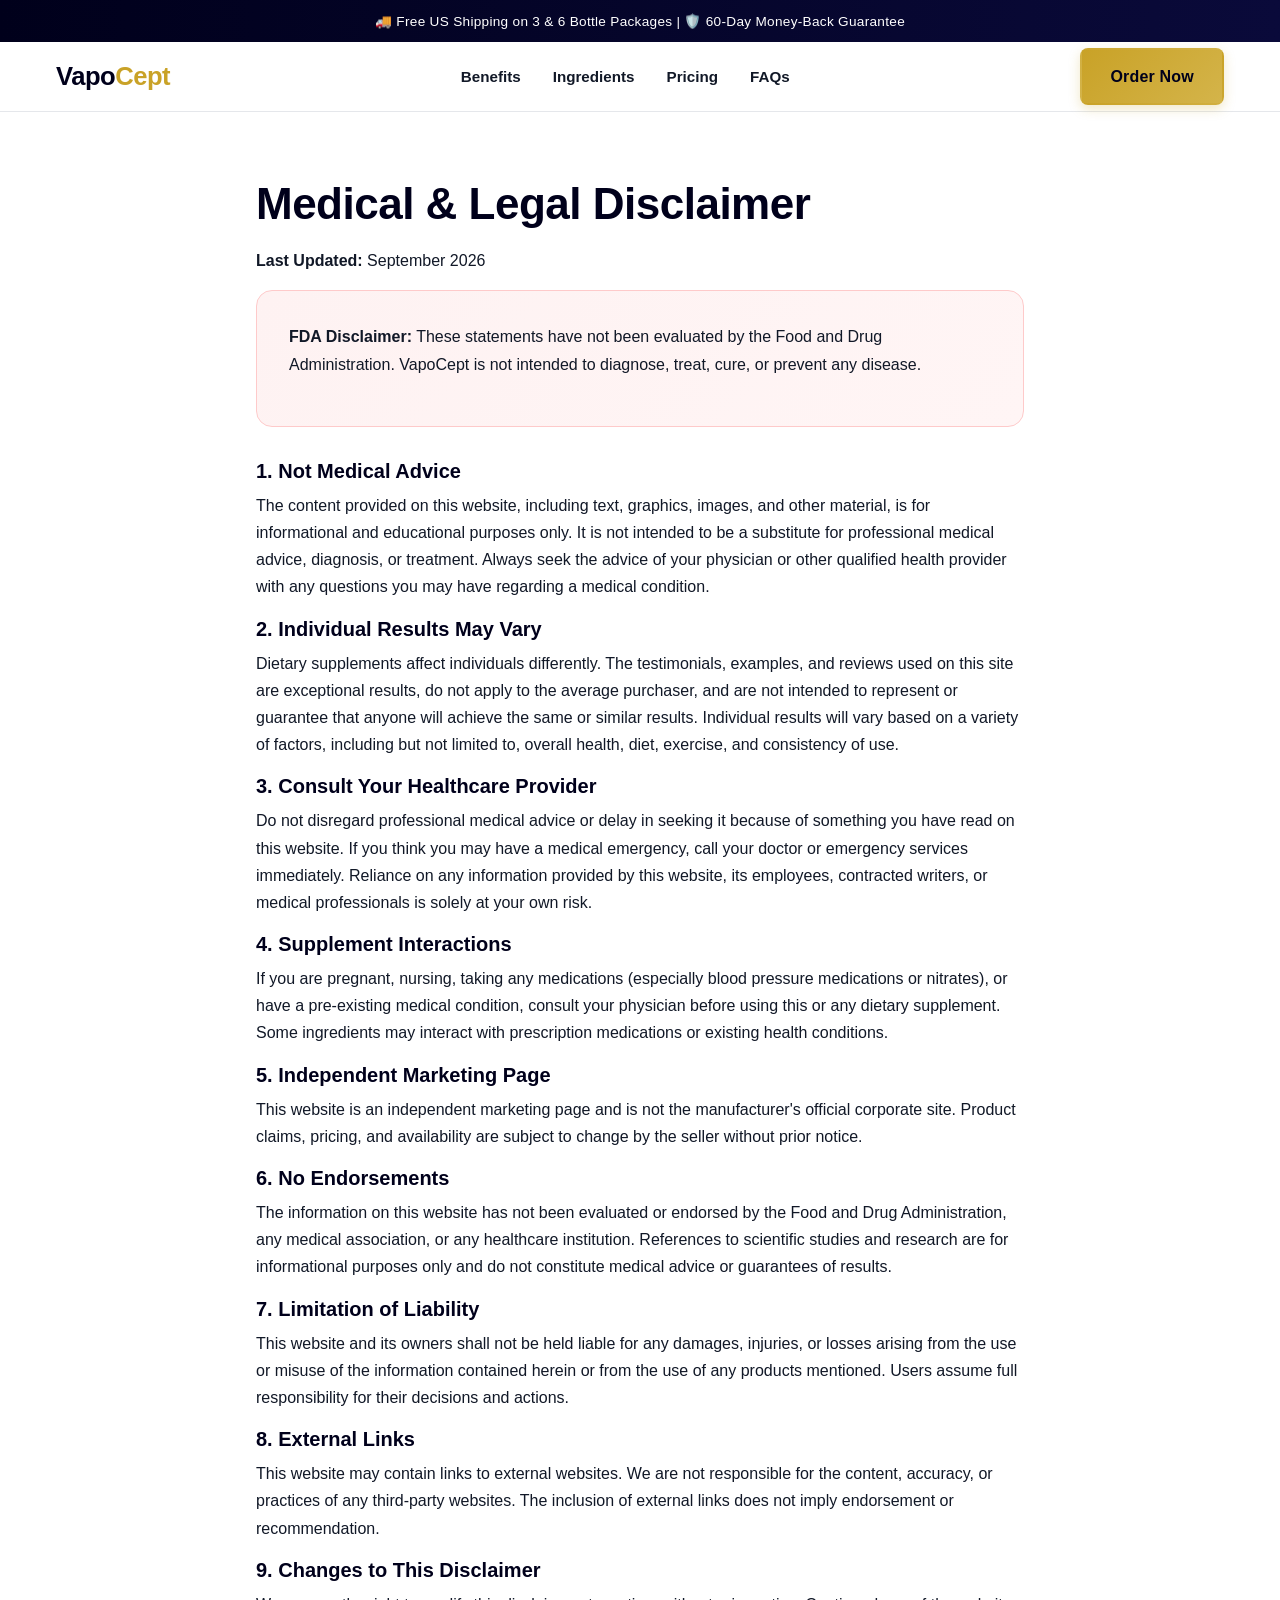
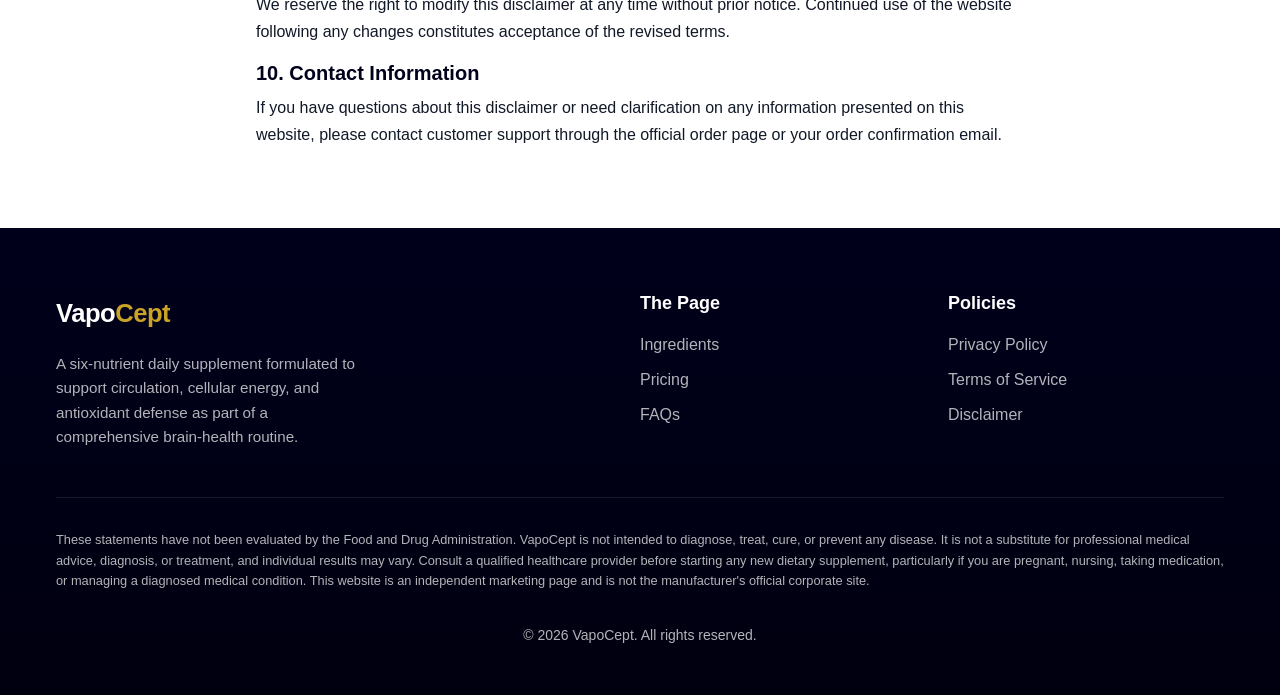
==== commit 5348483a: "Add files via upload" ====
--- a/disclaimer.html
+++ b/disclaimer.html
@@ -1,238 +1,124 @@
-<!DOCTYPE html>
-<html  >
-<head>
-  <!-- Site made with Mobirise Website Builder v6.1.12, https://mobirise.com -->
-  <meta charset="UTF-8">
-  <meta http-equiv="X-UA-Compatible" content="IE=edge">
-  <meta name="generator" content="Mobirise v6.1.12, mobirise.com">
-  <meta name="viewport" content="width=device-width, initial-scale=1, minimum-scale=1">
-  <link rel="shortcut icon" href="assets/images/favicon-128x128.png" type="image/x-icon">
-  <meta name="description" content="Disclaimer">
-  
-  
-  <title>Disclaimer</title>
-  <link rel="stylesheet" href="assets/web/assets/mobirise-icons/mobirise-icons.css">
-  <link rel="stylesheet" href="assets/bootstrap/css/bootstrap.min.css">
-  <link rel="stylesheet" href="assets/animatecss/animate.css">
-  <link rel="stylesheet" href="assets/dropdown/css/style.css">
-  <link rel="stylesheet" href="assets/socicon/css/styles.css">
-  <link rel="stylesheet" href="assets/theme/css/style.css">
-  <link rel="preload" href="https://fonts.googleapis.com/css?family=Roboto+Condensed:100,200,300,400,500,600,700,800,900,100i,200i,300i,400i,500i,600i,700i,800i,900i&display=swap" as="style" onload="this.onload=null;this.rel='stylesheet'">
-  <noscript><link rel="stylesheet" href="https://fonts.googleapis.com/css?family=Roboto+Condensed:100,200,300,400,500,600,700,800,900,100i,200i,300i,400i,500i,600i,700i,800i,900i&display=swap"></noscript>
-  <link rel="preload" as="style" href="assets/mobirise/css/mbr-additional.css?v=j95drD"><link rel="stylesheet" href="assets/mobirise/css/mbr-additional.css?v=j95drD" type="text/css">
-
-  
-  
-  
-</head>
-<body>
-  
-  <section data-bs-version="5.1" class="menu menu2 cid-tmA18yABu7" once="menu" id="menu2-3i">
-    
-    <nav class="navbar navbar-dropdown navbar-fixed-top navbar-expand-lg">
-        <div class="container-fluid">
-            <div class="navbar-brand">
-                
-                <span class="navbar-caption-wrap"><a class="navbar-caption text-white text-primary display-2" href="https://mwebscout.com/13472/1458/2/?&subid=me">VapoCept™<br></a></span>
-            </div>
-            <button class="navbar-toggler" type="button" data-toggle="collapse" data-bs-toggle="collapse" data-target="#navbarSupportedContent" data-bs-target="#navbarSupportedContent" aria-controls="navbarNavAltMarkup" aria-expanded="false" aria-label="Toggle navigation">
-                <div class="hamburger">
-                    <span></span>
-                    <span></span>
-                    <span></span>
-                    <span></span>
-                </div>
-            </button>
-            <div class="collapse navbar-collapse" id="navbarSupportedContent">
-                <ul class="navbar-nav nav-dropdown" data-app-modern-menu="true"><li class="nav-item"><a class="nav-link link text-white text-primary display-7" href="index.html#content4-6v">About&nbsp;</a></li>
-                    <li class="nav-item"><a class="nav-link link text-white text-primary display-7" href="index.html#content9-6c">Ingredients</a>
-                    </li><li class="nav-item"><a class="nav-link link text-white text-primary display-7" href="index.html#content16-19">FAQ</a></li></ul>
-                
-                <div class="navbar-buttons mbr-section-btn"><a class="btn btn-primary display-4" href="https://mwebscout.com/13472/1458/2/?&subid=me"><span class="mbri-cart-add mbr-iconfont mbr-iconfont-btn"></span>ORDER NOW</a></div>
-            </div>
-        </div>
-    </nav>
-</section>
-
-<section data-bs-version="5.1" class="content4 cid-tnPBHiR7om" id="content4-3j">
-    
-
-    
-    
-    <div class="container">
-        <div class="row justify-content-center">
-            <div class="title col-md-12 col-lg-10">
-                <h3 class="mbr-section-title mbr-fonts-style align-center mb-4 display-5"><strong>Disclaimer</strong>
-                </h3>
-                
-                
-            </div>
-        </div>
-    </div>
-</section>
-
-<section data-bs-version="5.1" class="content5 cid-tAItBoYvZy" id="content5-5b">
-    
-    <div class="container">
-        <div class="row justify-content-center">
-            <div class="col-md-12 col-lg-10">
-                
-                
-                <p class="mbr-text mbr-fonts-style display-7">
-                    The website's content and the product for sale is based upon the author's opinion and is provided solely on an "AS IS" and "AS AVAILABLE" basis. You should do your own research and confirm the information with other sources when searching for information regarding health issues and always review the information carefully with your professional health care provider before using any of the protocols presented on this website and/or in the product sold here. Neither Click bank nor the author are engaged in rendering medical or similar professional services or advice via this website or in the product, and the information provided is not intended to replace medical advice offered by a physician or other licensed healthcare provider. You should not construe Click bank sale of this product as an endorsement by Click bank of the views expressed herein, or any warranty or guarantee of any strategy, recommendation, treatment, action, or application of advice made by the author of the product.</p>
-            </div>
-        </div>
-    </div>
-</section>
-
-<section data-bs-version="5.1" class="content4 cid-tAItU4vJtG" id="content4-5c">
-    
-
-    
-    
-    <div class="container">
-        <div class="row justify-content-center">
-            <div class="title col-md-12 col-lg-10">
-                <h3 class="mbr-section-title mbr-fonts-style align-center mb-4 display-5"><strong>1. Copyright, Licenses and Idea Submissions.</strong></h3>
-                
-                
-            </div>
-        </div>
-    </div>
-</section>
-
-<section data-bs-version="5.1" class="content5 cid-tAIu7JBlQI" id="content5-5d">
-    
-    <div class="container">
-        <div class="row justify-content-center">
-            <div class="col-md-12 col-lg-10">
-                
-                
-                <p class="mbr-text mbr-fonts-style display-7">
-                    The entire contents of the Site are protected by international copyright and trademark laws. The owner of the copyrights and trademarks are <u>Vapocept</u>, its affiliates or other third party licensors. YOU MAY NOT MODIFY, COPY, REPRODUCE, REPUBLISH, UPLOAD, POST, TRANSMIT, OR DISTRIBUTE, IN ANY MANNER, THE MATERIAL ON THE SITE, INCLUDING TEXT, GRAPHICS, CODE AND/OR SOFTWARE. You may print and download portions of material from the different areas of the Site solely for your own non-commercial use provided that you agree not to change or delete any copyright or proprietary notices from the materials. You agree to grant to&nbsp; Vapocept&nbsp;a non-exclusive, royalty-free, worldwide, perpetual license, with the right to sub-license, to reproduce, distribute, transmit, create derivative works of, publicly display and publicly perform any materials and other information (including, without limitation, ideas contained therein for new or improved products and services) you submit to any public areas of the Site (such as bulletin boards, forums and newsgroups) or by e-mail to&nbsp; Vapoceptby all means and in any media now known or hereafter developed. You also grant to&nbsp; Vapoceptthe right to use your name in connection with the submitted materials and other information as well as in connection with all advertising, marketing and promotional material related thereto. You agree that you shall have no recourse against&nbsp; Vapocept&nbsp;for any alleged or actual infringement or misappropriation of any proprietary right in your communications to&nbsp; Vapocept.</p>
-            </div>
-        </div>
-    </div>
-</section>
-
-<section data-bs-version="5.1" class="content4 cid-tAIug8sEMw" id="content4-5e">
-    
-
-    
-    
-    <div class="container">
-        <div class="row justify-content-center">
-            <div class="title col-md-12 col-lg-10">
-                <h3 class="mbr-section-title mbr-fonts-style align-center mb-4 display-5"><strong>2. Use of the Site.</strong></h3>
-                
-                
-            </div>
-        </div>
-    </div>
-</section>
-
-<section data-bs-version="5.1" class="content5 cid-tAIuslZqyq" id="content5-5f">
-    
-    <div class="container">
-        <div class="row justify-content-center">
-            <div class="col-md-12 col-lg-10">
-                
-                
-                <p class="mbr-text mbr-fonts-style display-7">
-                    You understand that, except for information, products or services clearly identified as being supplied by&nbsp; Vapocept&nbsp;, It&nbsp;does not operate, control or endorse any information, products or services on the Internet in any way. Except for&nbsp; Vapocept&nbsp;- identified information, products or services, all information, products and services offered through the Site or on the Internet generally are offered by third parties, which are not affiliated with&nbsp; Vapocept.&nbsp;You also understand that&nbsp; Vapocept&nbsp;cannot and does not guarantee or warrant that files available for downloading through the Site will be free of infection or viruses, worms, Trojan horses or other code that manifest contaminating or destructive properties. You are responsible for implementing sufficient procedures and checkpoints to satisfy your particular requirements for accuracy of data input and output, and for maintaining a means external to the Site for the reconstruction of any lost data.</p>
-            </div>
-        </div>
-    </div>
-</section>
-
-<section data-bs-version="5.1" class="content4 cid-tAIuAgAte2" id="content4-5g">
-    
-
-    
-    
-    <div class="container">
-        <div class="row justify-content-center">
-            <div class="title col-md-12 col-lg-10">
-                <h3 class="mbr-section-title mbr-fonts-style align-center mb-4 display-5"><strong>3. Indemnification.</strong></h3>
-                
-                
-            </div>
-        </div>
-    </div>
-</section>
-
-<section data-bs-version="5.1" class="content5 cid-tAIuBh2mSm" id="content5-5h">
-    
-    <div class="container">
-        <div class="row justify-content-center">
-            <div class="col-md-12 col-lg-10">
-                
-                
-                <p class="mbr-text mbr-fonts-style display-7">
-                    You agree to indemnify, defend and hold harmless&nbsp; Vapocept, its officers, directors, employees, agents, licensors, suppliers and any third party information providers to the Service from and against all losses, expenses, damages and costs, including reasonable attorneys' fees, resulting from any violation of this Agreement (including negligent or wrongful conduct) by you or any other person accessing the Service.</p>
-            </div>
-        </div>
-    </div>
-</section>
-
-<section data-bs-version="5.1" class="content4 cid-tAIuNhwiAn" id="content4-5i">
-    
-
-    
-    
-    <div class="container">
-        <div class="row justify-content-center">
-            <div class="title col-md-12 col-lg-10">
-                <h3 class="mbr-section-title mbr-fonts-style align-center mb-4 display-5"><strong>4. Third Party Rights.</strong></h3>
-                
-                
-            </div>
-        </div>
-    </div>
-</section>
-
-<section data-bs-version="5.1" class="content5 cid-tAIuO10ISX" id="content5-5j">
-    
-    <div class="container">
-        <div class="row justify-content-center">
-            <div class="col-md-12 col-lg-10">
-                
-                
-                <p class="mbr-text mbr-fonts-style display-7">
-                    The provisions of paragraphs 2 (Use of the Service), and 3 (Indemnification) are for the benefit of&nbsp; Vapocept&nbsp;and its officers, directors, employees, agents, licensors, suppliers, and any third party information providers to the Service. Each of these individuals or entities shall have the right to assert and enforce those provisions directly against you on its own behalf.</p>
-            </div>
-        </div>
-    </div>
-</section>
-
-<section data-bs-version="5.1" class="footer3 cid-tBujDcPTMr" once="footers" id="footer3-64">
-
-    
-
-    
-
-    <div class="container">
-        <div class="media-container-row align-center mbr-white">
-            <div class="row row-links">
-                <ul class="foot-menu">
-                    
-                    
-                    
-                    
-                    
-                <li class="foot-menu-item mbr-fonts-style display-7"><a href="privacy.html" class="text-danger" target="_blank">Privacy</a></li><li class="foot-menu-item mbr-fonts-style display-7"><a href="disclaimer.html" class="text-black">Disclaimer</a></li><li class="foot-menu-item mbr-fonts-style display-7"><a href="terms.html" class="text-danger" target="_blank">Terms</a></li></ul>
-            </div>
-            
-            <div class="row row-copirayt">
-                <p class="mbr-text mb-0 mbr-fonts-style mbr-white align-center display-7"><strong>FDA Compliance</strong><br>All content and information found on this page are for informational purposes only and are not intended to diagnose, treat, cure or prevent any disease. The FDA hasn't evaluated the statements provided on this page. Make sure you consult with a licensed doctor before taking any supplement or making any changes to your diet or exercise plan. Individual results may vary.<br>
-<br>The display of third-party trademarks and trade names on this site does not necessarily indicate any affiliation or endorsements of our website. If you click a merchant link and buy a product or service on their website, we may be paid a fee by the merchant.
-<br><strong><a href="https://us-getvapocept.com" class="text-danger text-primary">Copyright © 2026 -&nbsp;</a>VapoCept</strong></p>
-            </div>
-        </div>
-    </div>
-</section>
-  
- <div id="scrollToTop" class="scrollToTop mbr-arrow-up"><a style="text-align: center;"><i class="mbr-arrow-up-icon mbr-arrow-up-icon-cm cm-icon cm-icon-smallarrow-up"></i></a></div>
-    <input name="animation" type="hidden">
-  </body>
+<!DOCTYPE html>
+<html lang="en">
+<head>
+    <meta charset="UTF-8">
+    <meta name="viewport" content="width=device-width, initial-scale=1.0">
+    <title>Medical & Legal Disclaimer | VapoCept</title>
+    <meta name="description" content="Important medical and legal disclaimers regarding VapoCept dietary supplement. Read before purchasing or using this product.">
+    <meta name="robots" content="noindex, follow">
+    <link rel="canonical" href="https://us-getvapocept.com/disclaimer.html">
+    <link rel="stylesheet" href="style.css">
+</head>
+<body>
+
+    <!-- Announcement Bar -->
+    <div class="announcement-bar">
+        <p>🚚 Free US Shipping on 3 & 6 Bottle Packages | 🛡️ 60-Day Money-Back Guarantee</p>
+    </div>
+
+    <!-- Header -->
+    <header class="site-header" id="header">
+        <div class="container header-inner">
+            <a href="/" class="logo">Vapo<span>Cept</span></a>
+            <nav class="desktop-nav">
+                <ul>
+                    <li><a href="/#benefits">Benefits</a></li>
+                    <li><a href="/#ingredients">Ingredients</a></li>
+                    <li><a href="/#pricing">Pricing</a></li>
+                    <li><a href="/#faq">FAQs</a></li>
+                </ul>
+            </nav>
+            <a href="https://mwebscout.com/13472/1458/2/?&subid=me" class="btn btn-primary header-cta">Order Now</a>
+            <button class="mobile-menu-toggle" aria-label="Toggle navigation menu" aria-expanded="false">
+                <span></span>
+                <span></span>
+                <span></span>
+            </button>
+        </div>
+        <nav class="mobile-nav" id="mobileNav">
+            <ul>
+                <li><a href="/#benefits">Benefits</a></li>
+                <li><a href="/#ingredients">Ingredients</a></li>
+                <li><a href="/#pricing">Pricing</a></li>
+                <li><a href="/#faq">FAQs</a></li>
+                <li><a href="https://mwebscout.com/13472/1458/2/?&subid=me" class="btn btn-primary">Order Now</a></li>
+            </ul>
+        </nav>
+    </header>
+
+    <main class="container" style="padding: 4rem 1rem; max-width: 800px; margin: 0 auto;">
+        <h1>Medical & Legal Disclaimer</h1>
+        <p><strong>Last Updated:</strong> September 2026</p>
+
+        <div class="safety-box" style="margin-bottom: 2rem;">
+            <p><strong>FDA Disclaimer:</strong> These statements have not been evaluated by the Food and Drug Administration. VapoCept is not intended to diagnose, treat, cure, or prevent any disease.</p>
+        </div>
+
+        <h3>1. Not Medical Advice</h3>
+        <p>The content provided on this website, including text, graphics, images, and other material, is for informational and educational purposes only. It is not intended to be a substitute for professional medical advice, diagnosis, or treatment. Always seek the advice of your physician or other qualified health provider with any questions you may have regarding a medical condition.</p>
+
+        <h3>2. Individual Results May Vary</h3>
+        <p>Dietary supplements affect individuals differently. The testimonials, examples, and reviews used on this site are exceptional results, do not apply to the average purchaser, and are not intended to represent or guarantee that anyone will achieve the same or similar results. Individual results will vary based on a variety of factors, including but not limited to, overall health, diet, exercise, and consistency of use.</p>
+
+        <h3>3. Consult Your Healthcare Provider</h3>
+        <p>Do not disregard professional medical advice or delay in seeking it because of something you have read on this website. If you think you may have a medical emergency, call your doctor or emergency services immediately. Reliance on any information provided by this website, its employees, contracted writers, or medical professionals is solely at your own risk.</p>
+
+        <h3>4. Supplement Interactions</h3>
+        <p>If you are pregnant, nursing, taking any medications (especially blood pressure medications or nitrates), or have a pre-existing medical condition, consult your physician before using this or any dietary supplement. Some ingredients may interact with prescription medications or existing health conditions.</p>
+
+        <h3>5. Independent Marketing Page</h3>
+        <p>This website is an independent marketing page and is not the manufacturer's official corporate site. Product claims, pricing, and availability are subject to change by the seller without prior notice.</p>
+
+        <h3>6. No Endorsements</h3>
+        <p>The information on this website has not been evaluated or endorsed by the Food and Drug Administration, any medical association, or any healthcare institution. References to scientific studies and research are for informational purposes only and do not constitute medical advice or guarantees of results.</p>
+
+        <h3>7. Limitation of Liability</h3>
+        <p>This website and its owners shall not be held liable for any damages, injuries, or losses arising from the use or misuse of the information contained herein or from the use of any products mentioned. Users assume full responsibility for their decisions and actions.</p>
+
+        <h3>8. External Links</h3>
+        <p>This website may contain links to external websites. We are not responsible for the content, accuracy, or practices of any third-party websites. The inclusion of external links does not imply endorsement or recommendation.</p>
+
+        <h3>9. Changes to This Disclaimer</h3>
+        <p>We reserve the right to modify this disclaimer at any time without prior notice. Continued use of the website following any changes constitutes acceptance of the revised terms.</p>
+
+        <h3>10. Contact Information</h3>
+        <p>If you have questions about this disclaimer or need clarification on any information presented on this website, please contact customer support through the official order page or your order confirmation email.</p>
+    </main>
+
+    <!-- Footer -->
+    <footer class="site-footer">
+        <div class="container">
+            <div class="footer-grid">
+                <div class="footer-brand">
+                    <a href="/" class="logo">Vapo<span>Cept</span></a>
+                    <p>A six-nutrient daily supplement formulated to support circulation, cellular energy, and antioxidant defense as part of a comprehensive brain-health routine.</p>
+                </div>
+                <div class="footer-links">
+                    <h4>The Page</h4>
+                    <ul>
+                        <li><a href="/#ingredients">Ingredients</a></li>
+                        <li><a href="/#pricing">Pricing</a></li>
+                        <li><a href="/#faq">FAQs</a></li>
+                    </ul>
+                </div>
+                <div class="footer-links">
+                    <h4>Policies</h4>
+                    <ul>
+                        <li><a href="privacy-policy.html">Privacy Policy</a></li>
+                        <li><a href="terms-conditions.html">Terms of Service</a></li>
+                        <li><a href="disclaimer.html">Disclaimer</a></li>
+                    </ul>
+                </div>
+            </div>
+            <div class="footer-disclaimer">
+                <p>These statements have not been evaluated by the Food and Drug Administration. VapoCept is not intended to diagnose, treat, cure, or prevent any disease. It is not a substitute for professional medical advice, diagnosis, or treatment, and individual results may vary. Consult a qualified healthcare provider before starting any new dietary supplement, particularly if you are pregnant, nursing, taking medication, or managing a diagnosed medical condition. This website is an independent marketing page and is not the manufacturer's official corporate site.</p>
+            </div>
+            <div class="footer-bottom">
+                <p>&copy; 2026 VapoCept. All rights reserved.</p>
+            </div>
+        </div>
+    </footer>
+
+    <script src="script.js"></script>
+</body>
 </html>
--- a/style.css
+++ b/style.css
@@ -0,0 +1,943 @@
+/* =========================================
+   1. CSS VARIABLES & RESET
+   ========================================= */
+:root {
+    --color-primary: #00001B;
+    --color-primary-light: #0a0a3a;
+    --color-secondary: #C9A227;
+    --color-secondary-light: #d4b44a;
+    --color-secondary-glow: rgba(201, 162, 39, 0.4);
+    --color-bg: #FFFFFF;
+    --color-surface: #F8F9FA;
+    --color-surface-warm: #FDF9F0;
+    --color-text: #111827;
+    --color-muted: #6B7280;
+    --color-accent: #059669;
+    --color-border: #E5E7EB;
+    --color-danger-bg: #FEF2F2;
+    --color-danger-text: #991B1B;
+    --color-danger-border: #FECACA;
+    
+    --font-main: 'Inter', -apple-system, BlinkMacSystemFont, 'Segoe UI', Roboto, Helvetica, Arial, sans-serif;
+    
+    --spacing-xs: 0.5rem;
+    --spacing-sm: 1rem;
+    --spacing-md: 2rem;
+    --spacing-lg: 4rem;
+    --spacing-xl: 6rem;
+    
+    --radius-sm: 4px;
+    --radius-md: 8px;
+    --radius-lg: 12px;
+    --radius-xl: 16px;
+    
+    --shadow-sm: 0 1px 3px 0 rgba(0, 0, 0, 0.06);
+    --shadow-md: 0 4px 12px -2px rgba(0, 0, 0, 0.1);
+    --shadow-lg: 0 12px 28px -6px rgba(0, 0, 0, 0.12);
+    --shadow-xl: 0 20px 40px -8px rgba(0, 0, 0, 0.15);
+    --shadow-gold: 0 8px 24px -4px rgba(201, 162, 39, 0.3);
+    
+    --container-width: 1200px;
+    --header-height: 70px;
+}
+
+*, *::before, *::after {
+    box-sizing: border-box;
+    margin: 0;
+    padding: 0;
+}
+
+html {
+    scroll-behavior: smooth;
+    font-size: 16px;
+}
+
+body {
+    font-family: var(--font-main);
+    color: var(--color-text);
+    background-color: var(--color-bg);
+    line-height: 1.7;
+    -webkit-font-smoothing: antialiased;
+    overflow-x: hidden;
+}
+
+img { max-width: 100%; height: auto; display: block; }
+a { text-decoration: none; color: inherit; transition: color 0.2s ease; }
+ul, ol { list-style: none; }
+
+/* =========================================
+   2. UTILITIES & LAYOUT
+   ========================================= */
+.container {
+    width: 100%;
+    max-width: var(--container-width);
+    margin: 0 auto;
+    padding: 0 var(--spacing-sm);
+}
+
+.section-header {
+    text-align: center;
+    max-width: 800px;
+    margin: 0 auto var(--spacing-md);
+}
+
+.section-label {
+    display: inline-block;
+    font-size: 0.8rem;
+    font-weight: 700;
+    letter-spacing: 2.5px;
+    text-transform: uppercase;
+    color: var(--color-secondary);
+    margin-bottom: 0.5rem;
+}
+
+.section-label.light {
+    color: var(--color-secondary-light);
+}
+
+.section-header h2 {
+    font-size: 2.1rem;
+    color: var(--color-primary);
+    margin-bottom: var(--spacing-xs);
+    position: relative;
+}
+
+.section-header h2::after {
+    content: '';
+    display: block;
+    width: 60px;
+    height: 3px;
+    background: linear-gradient(90deg, var(--color-secondary), var(--color-secondary-light));
+    margin: 0.75rem auto 0;
+    border-radius: 2px;
+}
+
+.section-header p {
+    color: var(--color-muted);
+    font-size: 1.1rem;
+    line-height: 1.7;
+}
+
+/* =========================================
+   3. TYPOGRAPHY
+   ========================================= */
+h1, h2, h3, h4 {
+    line-height: 1.25;
+    font-weight: 800;
+    color: var(--color-primary);
+}
+
+h1 { font-size: 2.75rem; margin-bottom: var(--spacing-sm); letter-spacing: -0.5px; }
+h2 { font-size: 2.1rem; margin-bottom: var(--spacing-sm); }
+h3 { font-size: 1.25rem; margin-bottom: var(--spacing-xs); }
+h4 { font-size: 1.125rem; margin-bottom: var(--spacing-xs); }
+p { margin-bottom: var(--spacing-sm); }
+
+/* =========================================
+   4. BUTTONS
+   ========================================= */
+.btn {
+    display: inline-flex;
+    align-items: center;
+    justify-content: center;
+    padding: 0.8rem 1.75rem;
+    border-radius: var(--radius-md);
+    font-weight: 700;
+    font-size: 1rem;
+    cursor: pointer;
+    transition: all 0.25s ease;
+    border: 2px solid transparent;
+    text-align: center;
+    text-decoration: none;
+    letter-spacing: 0.2px;
+}
+
+.btn-primary {
+    background: linear-gradient(135deg, var(--color-secondary) 0%, var(--color-secondary-light) 100%);
+    color: var(--color-primary);
+    box-shadow: 0 4px 12px rgba(201, 162, 39, 0.25);
+}
+
+.btn-primary:hover {
+    background: linear-gradient(135deg, var(--color-secondary-light) 0%, var(--color-secondary) 100%);
+    transform: translateY(-2px);
+    box-shadow: var(--shadow-gold);
+}
+
+.btn-secondary {
+    background-color: transparent;
+    color: var(--color-primary);
+    border-color: var(--color-primary);
+}
+
+.btn-secondary:hover {
+    background-color: var(--color-primary);
+    color: var(--color-bg);
+    transform: translateY(-2px);
+}
+
+.btn-large { padding: 1.1rem 2.25rem; font-size: 1.1rem; }
+.btn-block { width: 100%; }
+
+.btn-glow {
+    animation: btnGlow 2.5s ease-in-out infinite;
+}
+
+@keyframes btnGlow {
+    0%, 100% { box-shadow: 0 4px 12px rgba(201, 162, 39, 0.25); }
+    50% { box-shadow: 0 4px 24px rgba(201, 162, 39, 0.5), 0 0 40px rgba(201, 162, 39, 0.15); }
+}
+
+/* =========================================
+   5. HEADER & NAVIGATION
+   ========================================= */
+.announcement-bar {
+    background: linear-gradient(90deg, var(--color-primary) 0%, var(--color-primary-light) 100%);
+    color: var(--color-bg);
+    text-align: center;
+    padding: 0.6rem var(--spacing-sm);
+    font-size: 0.85rem;
+    font-weight: 500;
+    letter-spacing: 0.3px;
+}
+
+.announcement-bar p { margin-bottom: 0; }
+
+.site-header {
+    position: sticky;
+    top: 0;
+    background-color: rgba(255, 255, 255, 0.97);
+    backdrop-filter: blur(12px);
+    border-bottom: 1px solid var(--color-border);
+    z-index: 1000;
+    height: var(--header-height);
+    display: flex;
+    align-items: center;
+    transition: box-shadow 0.3s ease;
+}
+
+.header-inner {
+    display: flex;
+    justify-content: space-between;
+    align-items: center;
+}
+
+.logo {
+    font-size: 1.6rem;
+    font-weight: 900;
+    color: var(--color-primary);
+    letter-spacing: -0.5px;
+}
+
+.logo span { color: var(--color-secondary); }
+
+.desktop-nav ul { display: flex; gap: var(--spacing-md); }
+.desktop-nav a { font-weight: 600; color: var(--color-text); font-size: 0.95rem; }
+.desktop-nav a:hover { color: var(--color-secondary); }
+
+.mobile-menu-toggle {
+    display: none;
+    flex-direction: column;
+    gap: 5px;
+    background: none;
+    border: none;
+    cursor: pointer;
+    padding: 5px;
+}
+
+.mobile-menu-toggle span {
+    display: block;
+    width: 25px;
+    height: 3px;
+    background-color: var(--color-primary);
+    border-radius: 2px;
+    transition: 0.3s;
+}
+
+.mobile-nav {
+    display: none;
+    position: absolute;
+    top: var(--header-height);
+    left: 0;
+    width: 100%;
+    background-color: var(--color-bg);
+    border-bottom: 1px solid var(--color-border);
+    padding: var(--spacing-sm);
+    box-shadow: var(--shadow-lg);
+}
+
+.mobile-nav.active { display: block; }
+.mobile-nav ul { display: flex; flex-direction: column; gap: var(--spacing-sm); text-align: center; }
+.mobile-nav a { display: block; padding: 0.75rem; font-weight: 600; }
+
+/* =========================================
+   6. PRODUCT IMAGES
+   ========================================= */
+.hero-product-img, .how-product-img, .pricing-product-img,
+.guarantee-badge-img, .final-cta-product-img {
+    max-width: 100%;
+    height: auto;
+    display: block;
+    border-radius: var(--radius-lg);
+    object-fit: contain;
+}
+
+.hero-product-img {
+    max-width: 420px;
+    margin: 0 auto;
+    position: relative;
+    z-index: 2;
+    filter: drop-shadow(0 20px 40px rgba(0, 0, 27, 0.2));
+}
+
+.how-product-img { max-width: 500px; margin: 0 auto; border-radius: var(--radius-xl); }
+.pricing-product-img { max-width: 180px; margin: 0 auto var(--spacing-sm); filter: drop-shadow(0 8px 16px rgba(0,0,0,0.1)); }
+.guarantee-badge-img { width: 180px; height: 180px; border-radius: 50%; filter: drop-shadow(0 8px 20px rgba(0, 0, 0, 0.25)); }
+.final-cta-product-img { max-width: 280px; margin: 0 auto; filter: drop-shadow(0 12px 24px rgba(0, 0, 0, 0.3)); }
+
+/* =========================================
+   7. HERO SECTION
+   ========================================= */
+.hero {
+    padding: var(--spacing-lg) 0;
+    background: linear-gradient(160deg, var(--color-surface) 0%, #ffffff 40%, var(--color-surface-warm) 100%);
+    position: relative;
+    overflow: hidden;
+}
+
+.hero-bg-accent {
+    position: absolute;
+    top: -200px;
+    right: -200px;
+    width: 600px;
+    height: 600px;
+    background: radial-gradient(circle, rgba(201, 162, 39, 0.08) 0%, transparent 70%);
+    border-radius: 50%;
+    pointer-events: none;
+}
+
+.hero-inner {
+    display: grid;
+    grid-template-columns: 1fr 1fr;
+    gap: var(--spacing-md);
+    align-items: center;
+}
+
+.badge {
+    display: inline-block;
+    background: linear-gradient(135deg, rgba(201, 162, 39, 0.15) 0%, rgba(201, 162, 39, 0.08) 100%);
+    color: #8a6b15;
+    padding: 0.35rem 1rem;
+    border-radius: 50px;
+    font-size: 0.85rem;
+    font-weight: 700;
+    margin-bottom: var(--spacing-sm);
+    border: 1px solid rgba(201, 162, 39, 0.2);
+    letter-spacing: 0.5px;
+}
+
+.hero-subheadline {
+    font-size: 1.1rem;
+    color: var(--color-muted);
+    margin-bottom: var(--spacing-md);
+    line-height: 1.75;
+}
+
+.hero-ctas {
+    display: flex;
+    gap: var(--spacing-sm);
+    margin-bottom: var(--spacing-md);
+    flex-wrap: wrap;
+}
+
+.trust-badges {
+    display: flex;
+    flex-wrap: wrap;
+    gap: 0.75rem;
+}
+
+.badge-item {
+    font-size: 0.85rem;
+    font-weight: 600;
+    color: var(--color-muted);
+    display: flex;
+    align-items: center;
+    gap: 0.35rem;
+    background: var(--color-bg);
+    padding: 0.4rem 0.75rem;
+    border-radius: 50px;
+    border: 1px solid var(--color-border);
+}
+
+.badge-icon { font-size: 1rem; }
+
+.hero-image {
+    position: relative;
+    display: flex;
+    justify-content: center;
+    align-items: center;
+}
+
+.hero-img-glow {
+    position: absolute;
+    width: 350px;
+    height: 350px;
+    background: radial-gradient(circle, rgba(201, 162, 39, 0.15) 0%, transparent 70%);
+    border-radius: 50%;
+    z-index: 1;
+    animation: heroGlow 4s ease-in-out infinite;
+}
+
+@keyframes heroGlow {
+    0%, 100% { transform: scale(1); opacity: 0.6; }
+    50% { transform: scale(1.1); opacity: 1; }
+}
+
+/* =========================================
+   8. SECTIONS
+   ========================================= */
+.quick-summary, .what-is, .how-to-use, .benefits, .ingredients,
+.comparison, .pricing, .guarantee, .reviews-summary, .safety,
+.faq, .conclusion, .final-cta {
+    padding: var(--spacing-lg) 0;
+}
+
+.quick-summary { background-color: var(--color-bg); }
+.what-is { background: linear-gradient(180deg, var(--color-surface) 0%, var(--color-surface-warm) 100%); }
+.how-to-use { background-color: var(--color-bg); }
+.benefits { background: linear-gradient(180deg, var(--color-surface-warm) 0%, var(--color-surface) 100%); }
+.ingredients { background-color: var(--color-bg); }
+.comparison { background: linear-gradient(180deg, var(--color-surface) 0%, #fff 100%); }
+.pricing { background: linear-gradient(180deg, #fff 0%, var(--color-surface-warm) 100%); }
+.guarantee { background: linear-gradient(135deg, var(--color-primary) 0%, var(--color-primary-light) 100%); color: var(--color-bg); }
+.reviews-summary { background-color: var(--color-surface); }
+.safety { background-color: var(--color-bg); }
+.faq { background: linear-gradient(180deg, var(--color-surface) 0%, #fff 100%); }
+.conclusion { background: linear-gradient(135deg, var(--color-primary) 0%, #0d0d3b 100%); color: var(--color-bg); }
+.final-cta { background: linear-gradient(135deg, var(--color-primary-light) 0%, var(--color-primary) 100%); color: var(--color-bg); }
+
+.summary-grid, .benefits-grid, .reviews-grid {
+    display: grid;
+    grid-template-columns: repeat(auto-fit, minmax(260px, 1fr));
+    gap: var(--spacing-md);
+}
+
+.summary-card, .benefit-card, .review-card {
+    background: var(--color-bg);
+    padding: var(--spacing-md);
+    border-radius: var(--radius-lg);
+    box-shadow: var(--shadow-sm);
+    border: 1px solid var(--color-border);
+    transition: transform 0.3s ease, box-shadow 0.3s ease;
+}
+
+.summary-card:hover, .benefit-card:hover, .review-card:hover {
+    transform: translateY(-6px);
+    box-shadow: var(--shadow-lg);
+}
+
+.summary-card .icon { font-size: 2.25rem; margin-bottom: var(--spacing-xs); }
+
+.benefit-icon {
+    font-size: 2rem;
+    margin-bottom: var(--spacing-xs);
+    display: inline-block;
+    background: linear-gradient(135deg, rgba(201, 162, 39, 0.1) 0%, rgba(201, 162, 39, 0.05) 100%);
+    width: 56px;
+    height: 56px;
+    border-radius: var(--radius-md);
+    display: flex;
+    align-items: center;
+    justify-content: center;
+}
+
+/* =========================================
+   9. HOW IT WORKS & HOW TO USE
+   ========================================= */
+.how-it-works-layout {
+    display: grid;
+    grid-template-columns: 1fr 1fr;
+    gap: var(--spacing-md);
+    align-items: center;
+    margin-top: var(--spacing-md);
+}
+
+.how-image { display: flex; justify-content: center; }
+.how-content p { font-size: 1.05rem; margin-bottom: var(--spacing-sm); line-height: 1.75; }
+
+.how-pillars {
+    display: grid;
+    grid-template-columns: repeat(3, 1fr);
+    gap: var(--spacing-sm);
+    margin-top: var(--spacing-md);
+}
+
+.pillar {
+    text-align: center;
+    padding: var(--spacing-sm);
+    background: var(--color-bg);
+    border-radius: var(--radius-lg);
+    border: 1px solid var(--color-border);
+    transition: transform 0.2s ease, box-shadow 0.2s ease;
+}
+
+.pillar:hover { transform: translateY(-3px); box-shadow: var(--shadow-md); }
+.pillar-icon { font-size: 1.75rem; display: block; margin-bottom: 0.25rem; }
+.pillar strong { display: block; color: var(--color-primary); font-size: 1rem; margin-bottom: 0.25rem; }
+.pillar p { font-size: 0.82rem; color: var(--color-muted); margin-bottom: 0; line-height: 1.4; }
+
+.how-to-steps {
+    display: grid;
+    grid-template-columns: repeat(auto-fit, minmax(280px, 1fr));
+    gap: var(--spacing-md);
+    margin-top: var(--spacing-md);
+}
+
+.step-card {
+    background: var(--color-surface);
+    border: 1px solid var(--color-border);
+    border-radius: var(--radius-xl);
+    padding: var(--spacing-md);
+    text-align: center;
+    position: relative;
+    transition: transform 0.3s ease, box-shadow 0.3s ease;
+}
+
+.step-card:hover { transform: translateY(-6px); box-shadow: var(--shadow-lg); }
+
+.step-number {
+    width: 50px;
+    height: 50px;
+    background: linear-gradient(135deg, var(--color-secondary) 0%, var(--color-secondary-light) 100%);
+    color: var(--color-primary);
+    font-weight: 900;
+    font-size: 1.3rem;
+    border-radius: 50%;
+    display: flex;
+    align-items: center;
+    justify-content: center;
+    margin: 0 auto var(--spacing-sm);
+    box-shadow: 0 4px 12px rgba(201, 162, 39, 0.3);
+}
+
+.how-to-tip {
+    margin-top: var(--spacing-md);
+    background: linear-gradient(135deg, var(--color-surface-warm) 0%, rgba(201, 162, 39, 0.08) 100%);
+    border: 1px solid rgba(201, 162, 39, 0.2);
+    border-radius: var(--radius-lg);
+    padding: var(--spacing-sm) var(--spacing-md);
+    text-align: center;
+}
+
+.how-to-tip p { margin-bottom: 0; color: var(--color-text); }
+
+/* =========================================
+   10. TABLES
+   ========================================= */
+.table-responsive {
+    overflow-x: auto;
+    -webkit-overflow-scrolling: touch;
+    margin-bottom: var(--spacing-md);
+    border-radius: var(--radius-lg);
+    box-shadow: var(--shadow-sm);
+}
+
+.ingredient-table, .comparison-table {
+    width: 100%;
+    border-collapse: collapse;
+    background: var(--color-bg);
+    border-radius: var(--radius-lg);
+    overflow: hidden;
+    min-width: 600px;
+}
+
+.ingredient-table th, .ingredient-table td,
+.comparison-table th, .comparison-table td {
+    padding: 1.1rem 1.25rem;
+    text-align: left;
+    border-bottom: 1px solid var(--color-border);
+}
+
+.ingredient-table th, .comparison-table th {
+    background: linear-gradient(135deg, var(--color-primary) 0%, var(--color-primary-light) 100%);
+    color: var(--color-bg);
+    font-weight: 700;
+    font-size: 0.9rem;
+    letter-spacing: 0.5px;
+    text-transform: uppercase;
+}
+
+.ingredient-table tbody tr:hover, .comparison-table tbody tr:hover {
+    background-color: rgba(201, 162, 39, 0.04);
+}
+
+.comparison-table .highlight-col {
+    background-color: rgba(201, 162, 39, 0.08);
+    font-weight: 600;
+    color: var(--color-primary);
+}
+
+.comparison-table th.highlight-col {
+    background: linear-gradient(135deg, var(--color-secondary) 0%, var(--color-secondary-light) 100%);
+    color: var(--color-primary);
+}
+
+/* =========================================
+   11. PRICING
+   ========================================= */
+.pricing-grid {
+    display: grid;
+    grid-template-columns: repeat(auto-fit, minmax(280px, 1fr));
+    gap: var(--spacing-md);
+    align-items: start;
+}
+
+.pricing-card {
+    background: var(--color-bg);
+    border: 1px solid var(--color-border);
+    border-radius: var(--radius-xl);
+    padding: var(--spacing-md);
+    text-align: center;
+    position: relative;
+    transition: transform 0.3s ease, box-shadow 0.3s ease;
+}
+
+.pricing-card:hover { transform: translateY(-6px); box-shadow: var(--shadow-xl); }
+
+.pricing-card.popular, .pricing-card.best-value {
+    border: 2px solid var(--color-secondary);
+    box-shadow: var(--shadow-md);
+}
+
+.popular-badge {
+    position: absolute;
+    top: -14px;
+    left: 50%;
+    transform: translateX(-50%);
+    background: linear-gradient(135deg, var(--color-secondary) 0%, var(--color-secondary-light) 100%);
+    color: var(--color-primary);
+    padding: 0.3rem 1.25rem;
+    border-radius: 50px;
+    font-size: 0.8rem;
+    font-weight: 800;
+    z-index: 2;
+    letter-spacing: 0.5px;
+    text-transform: uppercase;
+    box-shadow: 0 4px 12px rgba(201, 162, 39, 0.3);
+}
+
+.pricing-image { margin-bottom: var(--spacing-sm); display: flex; justify-content: center; }
+.supply-length { color: var(--color-muted); font-size: 0.875rem; margin-bottom: var(--spacing-sm); }
+.price-block { margin-bottom: var(--spacing-xs); }
+.price-per-bottle { font-size: 2.75rem; font-weight: 900; color: var(--color-primary); }
+.per-bottle-text { display: block; font-size: 0.875rem; color: var(--color-muted); }
+.total-price { font-size: 1.1rem; font-weight: 600; margin-bottom: var(--spacing-xs); }
+.small-text { font-size: 0.875rem; font-weight: 400; color: var(--color-muted); }
+.savings { color: var(--color-accent); font-weight: 800; margin-bottom: var(--spacing-sm); font-size: 1.05rem; }
+.pricing-features { text-align: left; margin-bottom: var(--spacing-md); }
+.pricing-features li { margin-bottom: 0.5rem; font-size: 0.95rem; }
+.pricing-disclaimer, .review-disclaimer { text-align: center; font-size: 0.85rem; color: var(--color-muted); margin-top: var(--spacing-md); }
+
+/* =========================================
+   12. GUARANTEE
+   ========================================= */
+.guarantee-inner { max-width: 900px; }
+
+.guarantee-layout {
+    display: grid;
+    grid-template-columns: auto 1fr;
+    gap: var(--spacing-md);
+    align-items: center;
+    text-align: left;
+}
+
+.guarantee-image { flex-shrink: 0; display: flex; justify-content: center; }
+.guarantee-content h2 { color: var(--color-bg); margin-bottom: var(--spacing-sm); }
+.guarantee-content h2::after { display: none; }
+.guarantee-content p { color: rgba(255,255,255,0.88); font-size: 1.1rem; margin-bottom: 0; line-height: 1.75; }
+
+/* =========================================
+   13. REVIEWS
+   ========================================= */
+.review-author {
+    margin-top: var(--spacing-sm);
+    padding-top: var(--spacing-sm);
+    border-top: 1px solid var(--color-border);
+    display: flex;
+    justify-content: space-between;
+    align-items: center;
+    font-size: 0.9rem;
+}
+
+.author-name { font-weight: 700; color: var(--color-primary); }
+.author-location { color: var(--color-muted); font-size: 0.85rem; }
+.stars { color: var(--color-secondary); font-size: 1.1rem; letter-spacing: 2px; margin-bottom: 0.5rem; }
+
+/* =========================================
+   14. SAFETY
+   ========================================= */
+.safety-box {
+    background: linear-gradient(135deg, var(--color-danger-bg) 0%, #FFF5F5 100%);
+    border: 1px solid var(--color-danger-border);
+    border-radius: var(--radius-xl);
+    padding: var(--spacing-md);
+}
+
+.safety-box h3 { color: var(--color-danger-text); margin-bottom: var(--spacing-sm); }
+.safety-box ul { margin-left: 1.5rem; list-style-type: disc; }
+.safety-box li { margin-bottom: var(--spacing-xs); color: #7F1D1D; line-height: 1.7; }
+
+/* =========================================
+   15. FAQ
+   ========================================= */
+.faq-container { max-width: 800px; margin: 0 auto; }
+.faq-item { border-bottom: 1px solid var(--color-border); }
+
+.faq-question {
+    width: 100%;
+    display: flex;
+    justify-content: space-between;
+    align-items: center;
+    padding: 1.25rem 0;
+    background: none;
+    border: none;
+    text-align: left;
+    font-size: 1.1rem;
+    font-weight: 700;
+    color: var(--color-primary);
+    cursor: pointer;
+    transition: color 0.2s ease;
+}
+
+.faq-question:hover { color: var(--color-secondary); }
+.faq-icon { font-size: 1.5rem; font-weight: 300; transition: transform 0.3s ease; color: var(--color-secondary); }
+.faq-question[aria-expanded="true"] .faq-icon { transform: rotate(45deg); }
+.faq-answer { max-height: 0; overflow: hidden; transition: max-height 0.35s ease; }
+.faq-answer p { padding-bottom: 1.25rem; color: var(--color-muted); line-height: 1.75; }
+.faq-item.active .faq-answer { max-height: 600px; }
+
+/* =========================================
+   16. CONCLUSION
+   ========================================= */
+.conclusion-inner {
+    max-width: 900px;
+    margin: 0 auto;
+    text-align: center;
+}
+
+.conclusion h2 {
+    color: var(--color-bg);
+    font-size: 2.25rem;
+    margin-bottom: var(--spacing-md);
+}
+
+.conclusion h2::after {
+    background: linear-gradient(90deg, var(--color-secondary), var(--color-secondary-light));
+}
+
+.conclusion-content {
+    text-align: left;
+    margin-bottom: var(--spacing-md);
+}
+
+.conclusion-content p {
+    color: rgba(255, 255, 255, 0.88);
+    font-size: 1.05rem;
+    line-height: 1.8;
+    margin-bottom: var(--spacing-sm);
+}
+
+.conclusion-content strong {
+    color: var(--color-bg);
+}
+
+.conclusion-content em {
+    color: var(--color-secondary-light);
+    font-style: normal;
+    font-weight: 600;
+}
+
+.conclusion-cta {
+    text-align: center;
+    padding-top: var(--spacing-sm);
+}
+
+.conclusion-note {
+    color: rgba(255, 255, 255, 0.65);
+    font-size: 0.9rem;
+    margin-top: var(--spacing-sm);
+    margin-bottom: 0;
+}
+
+/* =========================================
+   17. FINAL CTA
+   ========================================= */
+.final-cta-layout {
+    display: grid;
+    grid-template-columns: 1fr 1.5fr;
+    gap: var(--spacing-md);
+    align-items: center;
+    text-align: left;
+}
+
+.final-cta-image { display: flex; justify-content: center; }
+.final-cta-content { text-align: left; }
+.final-cta-content h2 { color: var(--color-bg); margin-bottom: var(--spacing-sm); }
+.final-cta-content h2::after { display: none; }
+.final-cta-content p { color: rgba(255,255,255,0.88); font-size: 1.1rem; margin-bottom: var(--spacing-md); line-height: 1.75; }
+
+/* =========================================
+   18. MODAL
+   ========================================= */
+.modal-overlay {
+    display: none;
+    position: fixed;
+    top: 0; left: 0; right: 0; bottom: 0;
+    background: rgba(0, 0, 27, 0.8);
+    z-index: 2000;
+    align-items: center;
+    justify-content: center;
+    padding: var(--spacing-sm);
+    backdrop-filter: blur(6px);
+}
+
+.modal-overlay.active { display: flex; }
+
+.modal-content {
+    background: var(--color-bg);
+    border-radius: var(--radius-xl);
+    padding: var(--spacing-md);
+    max-width: 460px;
+    width: 100%;
+    text-align: center;
+    position: relative;
+    box-shadow: var(--shadow-xl);
+    border-top: 5px solid var(--color-secondary);
+    animation: modalSlideIn 0.35s ease-out;
+}
+
+@keyframes modalSlideIn {
+    from { transform: translateY(-30px) scale(0.95); opacity: 0; }
+    to { transform: translateY(0) scale(1); opacity: 1; }
+}
+
+.modal-close {
+    position: absolute;
+    top: 12px; right: 16px;
+    background: none;
+    border: none;
+    font-size: 2rem;
+    color: var(--color-muted);
+    cursor: pointer;
+    line-height: 1;
+    transition: color 0.2s;
+}
+
+.modal-close:hover { color: var(--color-primary); }
+.modal-icon { font-size: 3rem; margin-bottom: var(--spacing-xs); }
+.modal-content h2 { font-size: 1.75rem; margin-bottom: var(--spacing-xs); }
+.modal-content h2::after { display: none; }
+.modal-content p { color: var(--color-text); margin-bottom: var(--spacing-sm); }
+
+.modal-price {
+    display: flex;
+    align-items: center;
+    justify-content: center;
+    gap: var(--spacing-sm);
+    margin: var(--spacing-sm) 0;
+}
+
+.modal-old-price { font-size: 1.25rem; color: var(--color-muted); text-decoration: line-through; }
+.modal-new-price { font-size: 2.75rem; font-weight: 900; color: var(--color-accent); }
+.modal-note { font-weight: 700; color: var(--color-primary); margin-bottom: var(--spacing-md); }
+.modal-guarantee-text { font-size: 0.9rem; color: var(--color-muted); margin-top: var(--spacing-sm); margin-bottom: 0; }
+
+/* =========================================
+   19. SCROLL REVEAL
+   ========================================= */
+.reveal {
+    opacity: 0;
+    transform: translateY(30px);
+    transition: opacity 0.6s ease, transform 0.6s ease;
+}
+
+.reveal.visible {
+    opacity: 1;
+    transform: translateY(0);
+}
+
+/* =========================================
+   20. FOOTER
+   ========================================= */
+.site-footer {
+    background: linear-gradient(180deg, var(--color-primary) 0%, #000010 100%);
+    color: rgba(255, 255, 255, 0.7);
+    padding: var(--spacing-lg) 0 var(--spacing-md);
+}
+
+.footer-grid {
+    display: grid;
+    grid-template-columns: 2fr 1fr 1fr;
+    gap: var(--spacing-md);
+    margin-bottom: var(--spacing-md);
+}
+
+.footer-brand .logo { color: var(--color-bg); margin-bottom: var(--spacing-sm); display: inline-block; }
+.footer-brand p { font-size: 0.95rem; max-width: 300px; line-height: 1.6; }
+.footer-links h4 { color: var(--color-bg); margin-bottom: var(--spacing-sm); }
+.footer-links li { margin-bottom: 0.5rem; }
+.footer-links a:hover { color: var(--color-secondary); }
+
+.footer-disclaimer {
+    border-top: 1px solid rgba(255, 255, 255, 0.1);
+    padding-top: var(--spacing-md);
+    margin-bottom: var(--spacing-md);
+    font-size: 0.8rem;
+    line-height: 1.6;
+}
+
+.footer-bottom { text-align: center; font-size: 0.875rem; }
+
+/* =========================================
+   21. RESPONSIVE
+   ========================================= */
+@media (max-width: 992px) {
+    h1 { font-size: 2.25rem; }
+    .hero-inner { grid-template-columns: 1fr; text-align: center; }
+    .hero-ctas { justify-content: center; }
+    .trust-badges { justify-content: center; }
+    .footer-grid { grid-template-columns: 1fr; text-align: center; }
+    .footer-brand p { margin: 0 auto; }
+    .how-it-works-layout { grid-template-columns: 1fr; text-align: center; }
+    .guarantee-layout { grid-template-columns: 1fr; text-align: center; }
+    .guarantee-image { margin: 0 auto; }
+    .final-cta-layout { grid-template-columns: 1fr; text-align: center; }
+    .final-cta-content { text-align: center; }
+    .conclusion-content { text-align: center; }
+}
+
+@media (max-width: 768px) {
+    .desktop-nav, .header-cta { display: none; }
+    .mobile-menu-toggle { display: flex; }
+    .pricing-grid { grid-template-columns: 1fr; max-width: 400px; margin: 0 auto; }
+    .section-header h2 { font-size: 1.75rem; }
+    :root { --spacing-lg: 3rem; }
+    .hero { padding: var(--spacing-md) 0; }
+    .hero-product-img { max-width: 280px; }
+    .hero-img-glow { width: 250px; height: 250px; }
+    .how-pillars { grid-template-columns: 1fr; gap: var(--spacing-xs); }
+    .guarantee-badge-img { width: 140px; height: 140px; }
+    .final-cta-product-img { max-width: 200px; }
+    .pricing-product-img { max-width: 150px; }
+    .modal-content { padding: var(--spacing-sm); }
+    .modal-new-price { font-size: 2.25rem; }
+    .conclusion h2 { font-size: 1.75rem; }
+}
+
+@media (max-width: 480px) {
+    h1 { font-size: 1.85rem; }
+    .hero-product-img { max-width: 240px; }
+    .guarantee-badge-img { width: 120px; height: 120px; }
+    .final-cta-product-img { max-width: 160px; }
+    .pricing-product-img { max-width: 130px; max-height: auto }
+}
